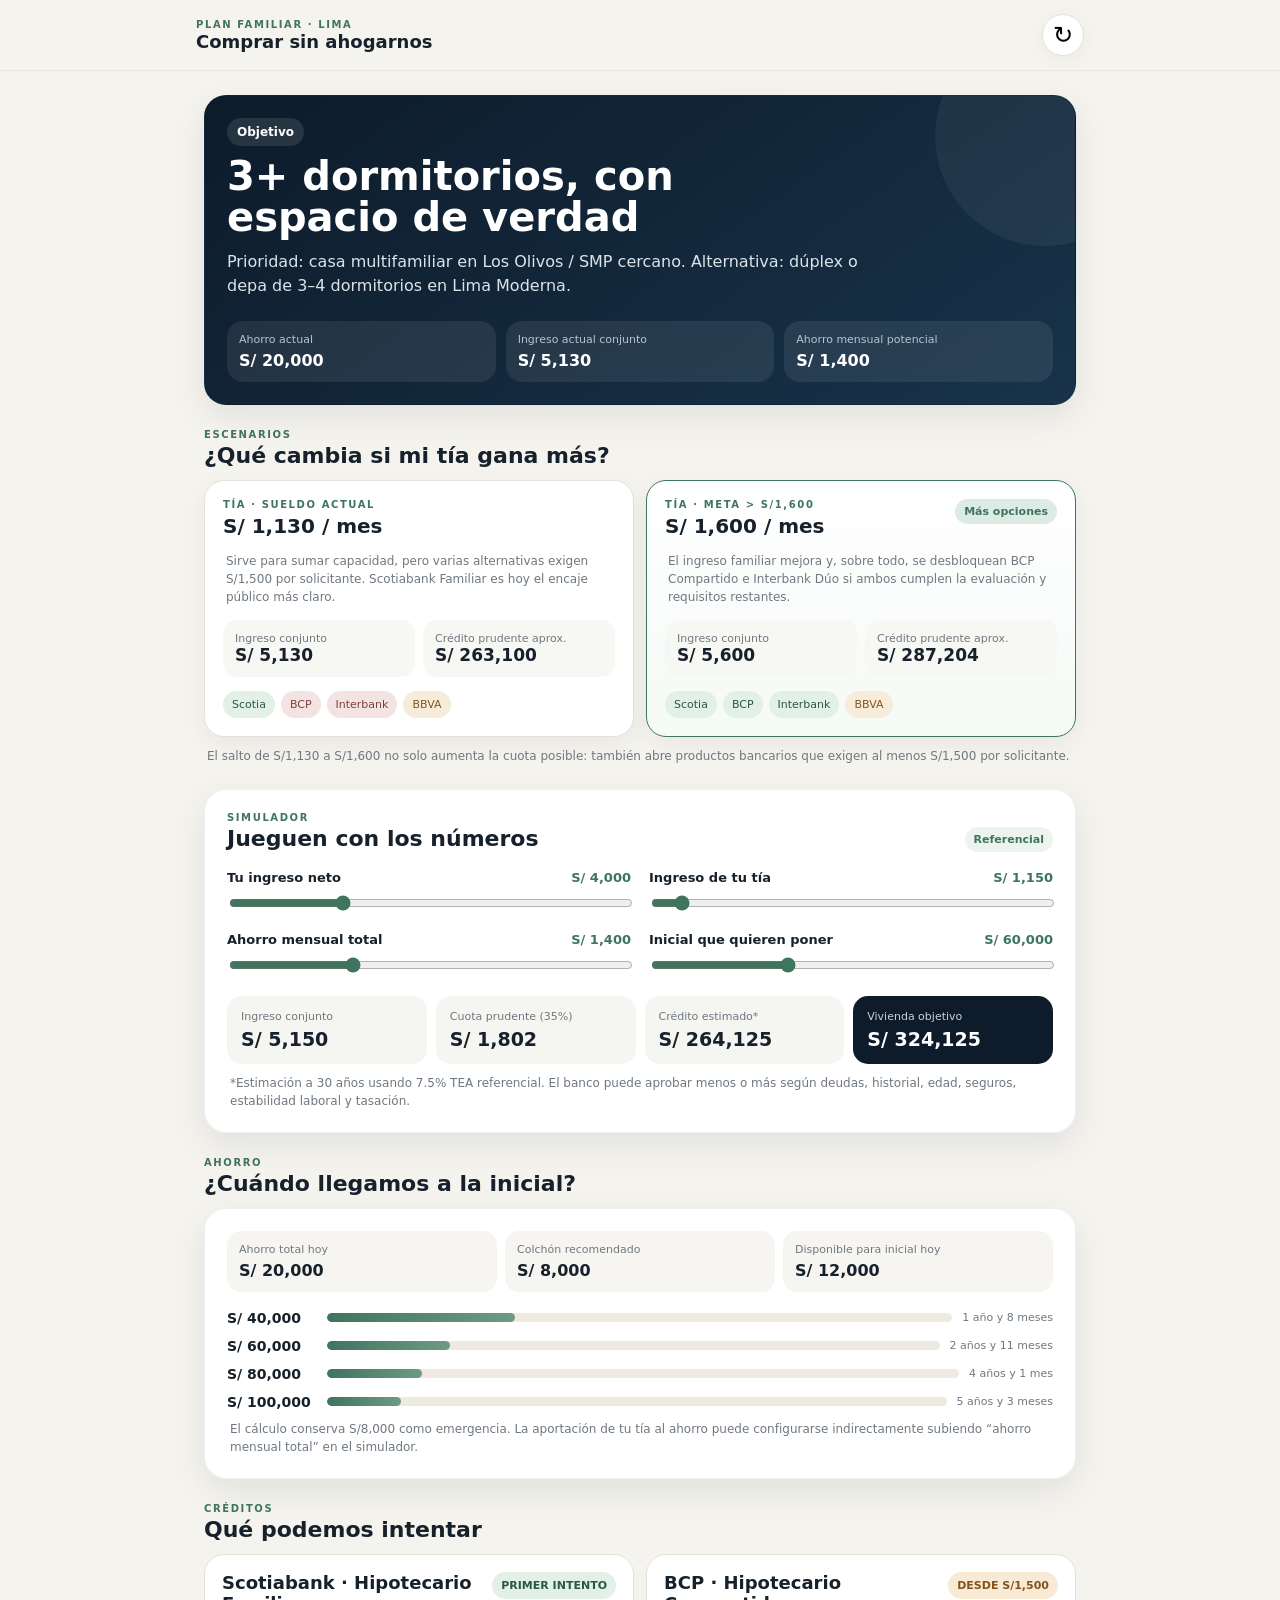
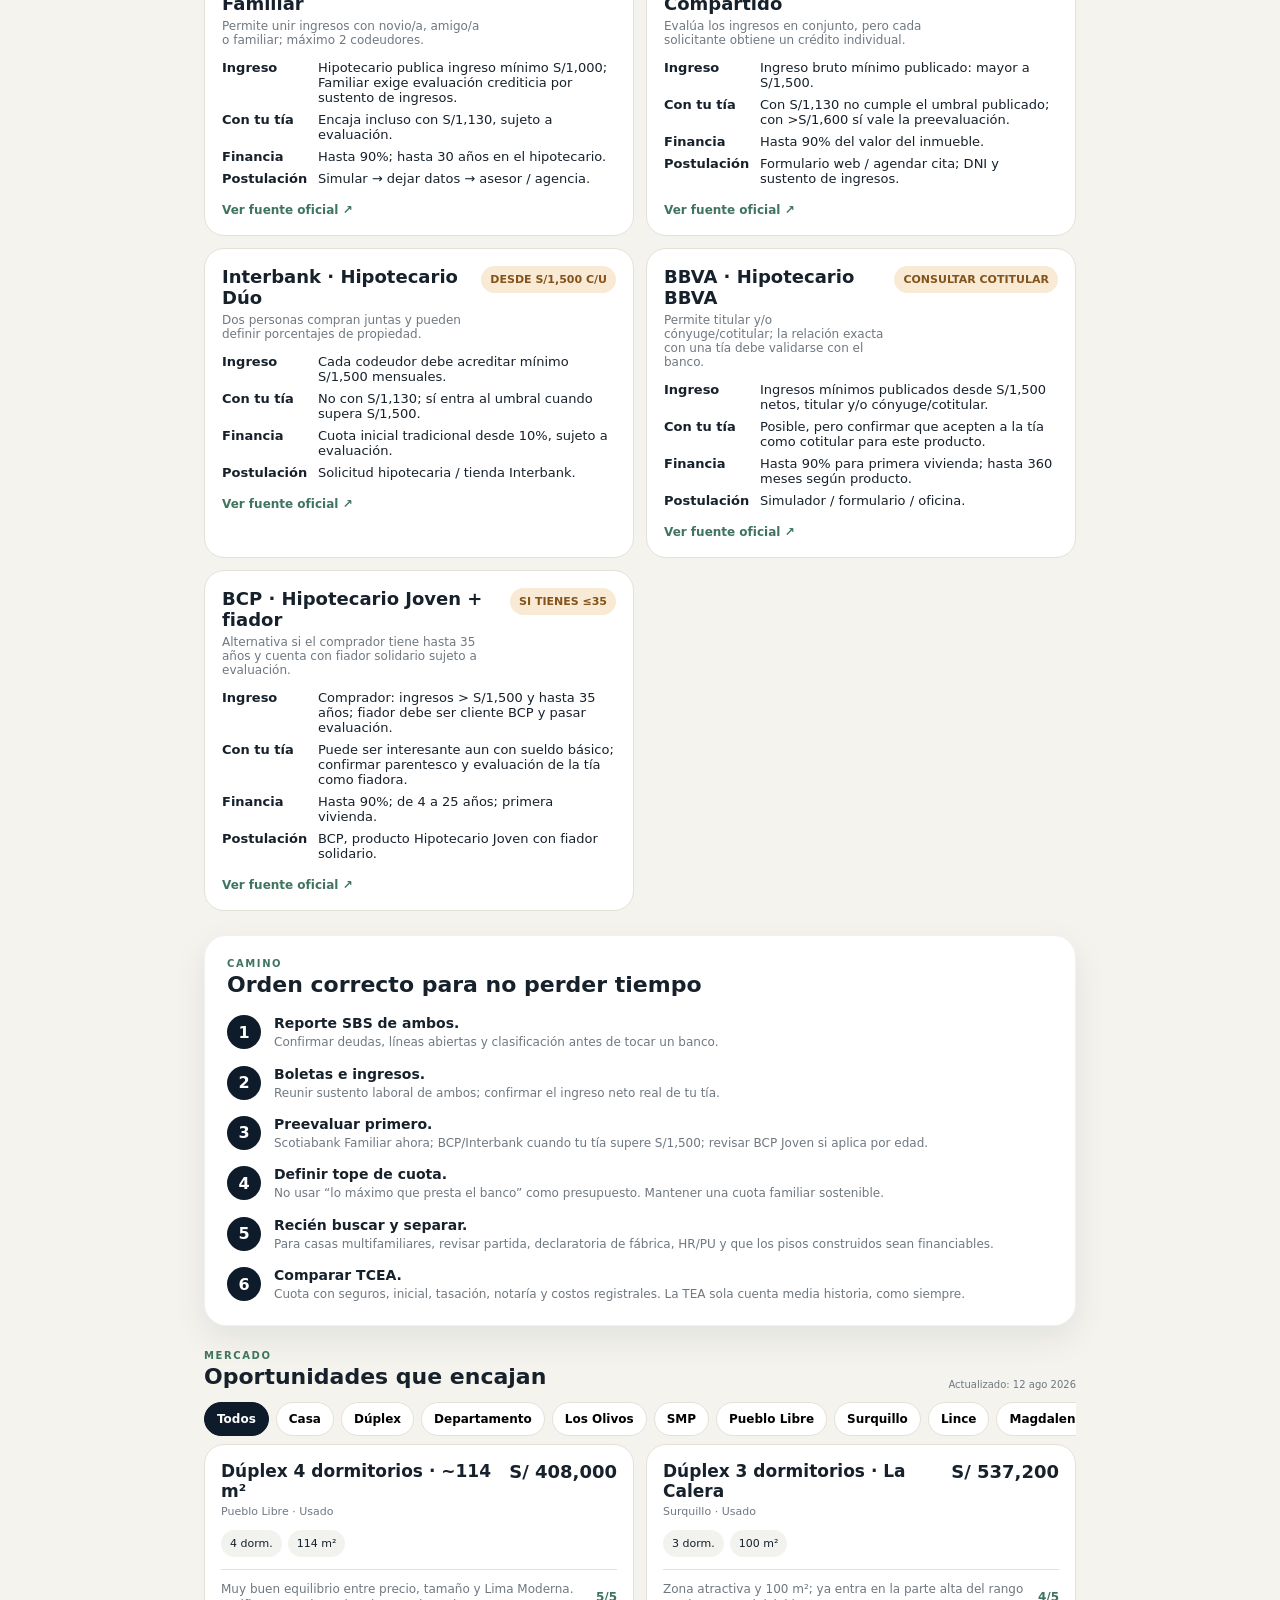
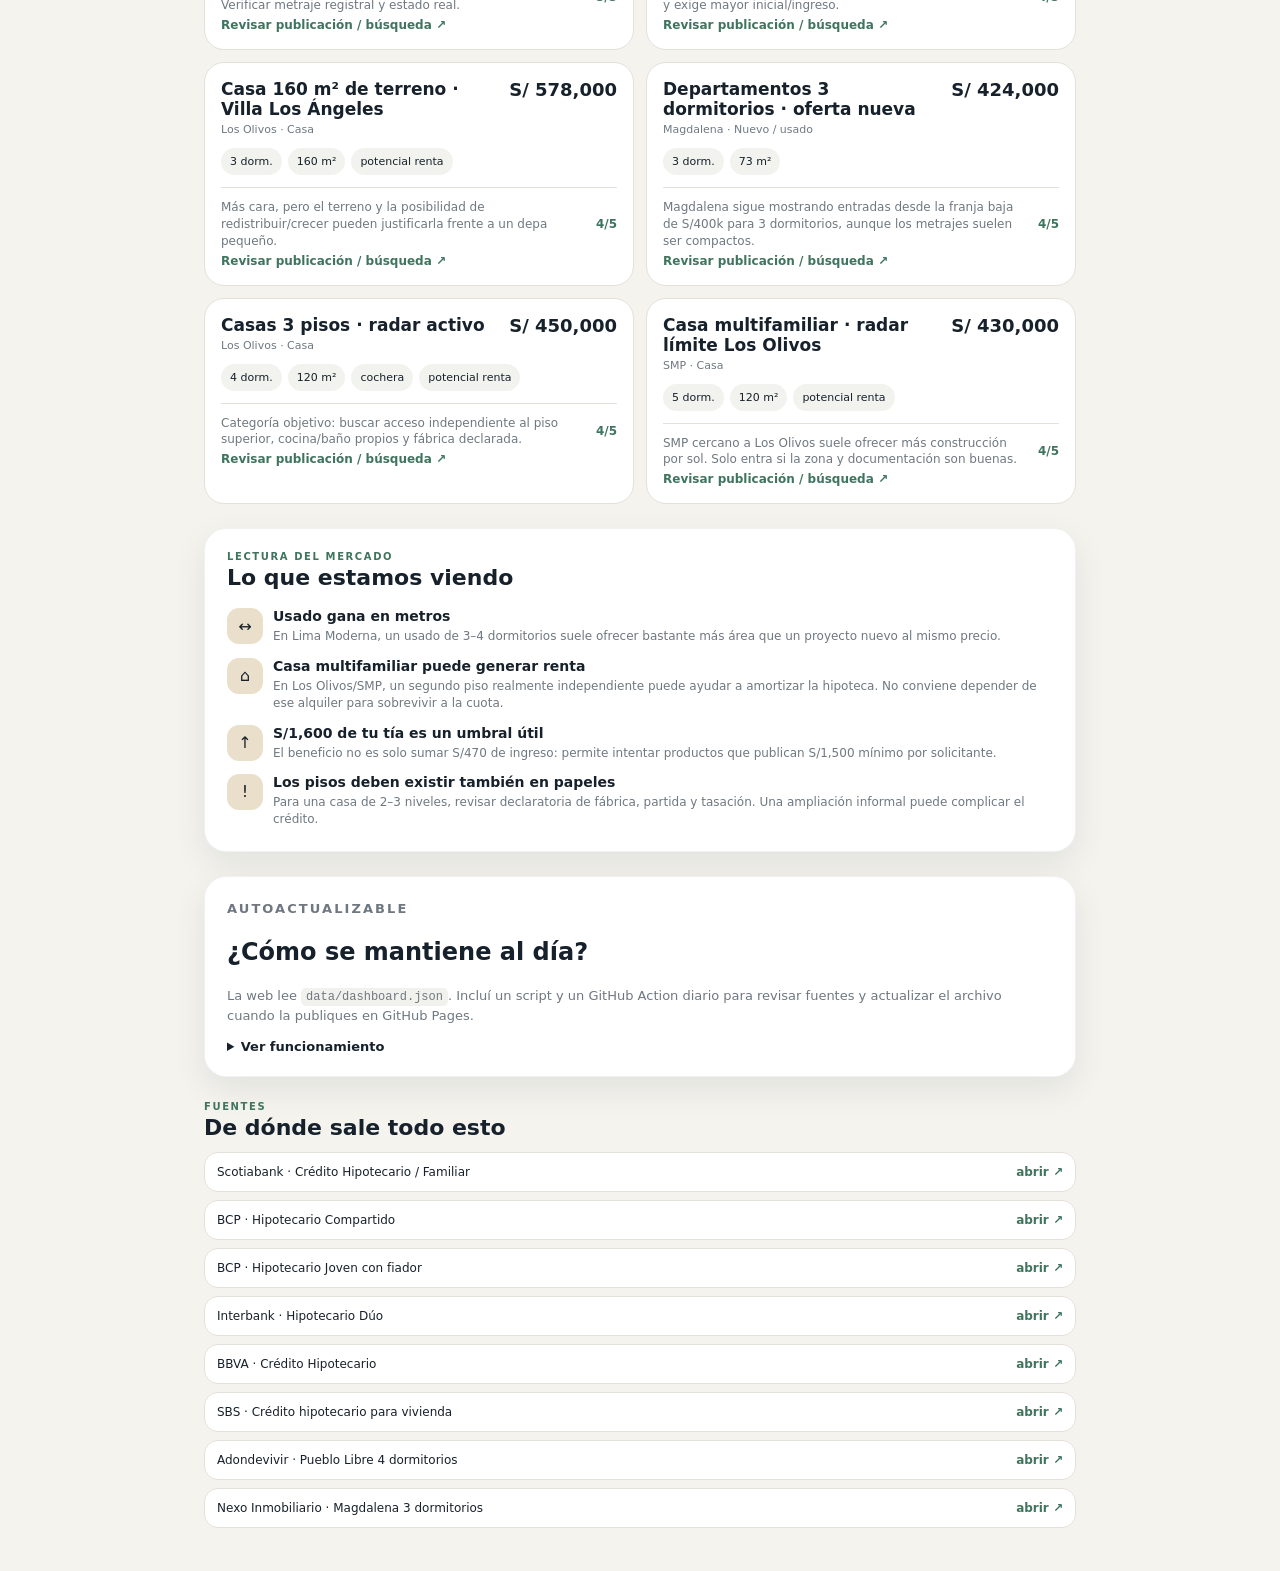
==== index.html @ ff83a6c8 "feat: Add web app manifest, service worker, and daily update script - Created a web app manifest (ma" ====
<!doctype html>
<html lang="es">
<head>
  <meta charset="utf-8" />
  <meta name="viewport" content="width=device-width, initial-scale=1, viewport-fit=cover" />
  <meta name="theme-color" content="#0d1b2a" />
  <meta name="description" content="Plan familiar para comprar vivienda en Lima: ahorro, créditos hipotecarios y oportunidades." />
  <link rel="manifest" href="manifest.webmanifest" />
  <link rel="icon" href="assets/icon.svg" type="image/svg+xml" />
  <link rel="stylesheet" href="styles.css" />
  <title>Plan Casa · Bry + Tía</title>
</head>
<body>
  <header class="topbar">
    <div>
      <p class="eyebrow">PLAN FAMILIAR · LIMA</p>
      <h1>Comprar sin ahogarnos</h1>
    </div>
    <button id="refreshBtn" class="icon-btn" aria-label="Actualizar datos">↻</button>
  </header>

  <main>
    <section class="hero card dark-card">
      <div>
        <span class="pill">Objetivo</span>
        <h2>3+ dormitorios, con espacio de verdad</h2>
        <p>Prioridad: casa multifamiliar en Los Olivos / SMP cercano. Alternativa: dúplex o depa de 3–4 dormitorios en Lima Moderna.</p>
      </div>
      <div class="hero-metrics">
        <div><span>Ahorro actual</span><strong id="heroSavings">S/ 20,000</strong></div>
        <div><span>Ingreso actual conjunto</span><strong id="heroIncome">S/ 5,130</strong></div>
        <div><span>Ahorro mensual potencial</span><strong>S/ 1,400</strong></div>
      </div>
    </section>

    <section>
      <div class="section-heading">
        <div><p class="eyebrow">ESCENARIOS</p><h2>¿Qué cambia si mi tía gana más?</h2></div>
      </div>
      <div id="scenarioCards" class="scenario-grid"></div>
      <p class="hint">El salto de S/1,130 a S/1,600 no solo aumenta la cuota posible: también abre productos bancarios que exigen al menos S/1,500 por solicitante.</p>
    </section>

    <section class="card simulator">
      <div class="section-heading compact">
        <div><p class="eyebrow">SIMULADOR</p><h2>Jueguen con los números</h2></div>
        <span class="status-dot">Referencial</span>
      </div>

      <div class="slider-grid">
        <label>Tu ingreso neto <strong id="yourIncomeValue"></strong><input id="yourIncome" type="range" min="2500" max="8000" step="100" value="4000"></label>
        <label>Ingreso de tu tía <strong id="auntIncomeValue"></strong><input id="auntIncome" type="range" min="1000" max="3500" step="50" value="1130"></label>
        <label>Ahorro mensual total <strong id="monthlySavingValue"></strong><input id="monthlySaving" type="range" min="500" max="3500" step="100" value="1400"></label>
        <label>Inicial que quieren poner <strong id="downPaymentValue"></strong><input id="downPayment" type="range" min="20000" max="140000" step="5000" value="60000"></label>
      </div>

      <div class="result-grid">
        <article><span>Ingreso conjunto</span><strong id="combinedIncome"></strong></article>
        <article><span>Cuota prudente (35%)</span><strong id="safePayment"></strong></article>
        <article><span>Crédito estimado*</span><strong id="mortgageCapacity"></strong></article>
        <article class="accent"><span>Vivienda objetivo</span><strong id="homeBudget"></strong></article>
      </div>
      <p class="fineprint">*Estimación a 30 años usando 7.5% TEA referencial. El banco puede aprobar menos o más según deudas, historial, edad, seguros, estabilidad laboral y tasación.</p>
    </section>

    <section>
      <div class="section-heading"><div><p class="eyebrow">AHORRO</p><h2>¿Cuándo llegamos a la inicial?</h2></div></div>
      <div class="card savings-card">
        <div class="savings-summary">
          <div><span>Ahorro total hoy</span><strong>S/ 20,000</strong></div>
          <div><span>Colchón recomendado</span><strong>S/ 8,000</strong></div>
          <div><span>Disponible para inicial hoy</span><strong>S/ 12,000</strong></div>
        </div>
        <div id="milestones" class="milestones"></div>
        <p class="hint">El cálculo conserva S/8,000 como emergencia. La aportación de tu tía al ahorro puede configurarse indirectamente subiendo “ahorro mensual total” en el simulador.</p>
      </div>
    </section>

    <section>
      <div class="section-heading"><div><p class="eyebrow">CRÉDITOS</p><h2>Qué podemos intentar</h2></div></div>
      <div id="creditCards" class="credit-list"></div>
    </section>

    <section class="card steps-card">
      <div class="section-heading compact"><div><p class="eyebrow">CAMINO</p><h2>Orden correcto para no perder tiempo</h2></div></div>
      <ol class="steps">
        <li><b>Reporte SBS de ambos.</b><span>Confirmar deudas, líneas abiertas y clasificación antes de tocar un banco.</span></li>
        <li><b>Boletas e ingresos.</b><span>Reunir sustento laboral de ambos; confirmar el ingreso neto real de tu tía.</span></li>
        <li><b>Preevaluar primero.</b><span>Scotiabank Familiar ahora; BCP/Interbank cuando tu tía supere S/1,500; revisar BCP Joven si aplica por edad.</span></li>
        <li><b>Definir tope de cuota.</b><span>No usar “lo máximo que presta el banco” como presupuesto. Mantener una cuota familiar sostenible.</span></li>
        <li><b>Recién buscar y separar.</b><span>Para casas multifamiliares, revisar partida, declaratoria de fábrica, HR/PU y que los pisos construidos sean financiables.</span></li>
        <li><b>Comparar TCEA.</b><span>Cuota con seguros, inicial, tasación, notaría y costos registrales. La TEA sola cuenta media historia, como siempre.</span></li>
      </ol>
    </section>

    <section>
      <div class="section-heading"><div><p class="eyebrow">MERCADO</p><h2>Oportunidades que encajan</h2></div><span id="lastUpdated" class="last-updated"></span></div>
      <div class="filters" id="filters"></div>
      <div id="propertyCards" class="property-list"></div>
    </section>

    <section class="card trend-card">
      <div class="section-heading compact"><div><p class="eyebrow">LECTURA DEL MERCADO</p><h2>Lo que estamos viendo</h2></div></div>
      <div id="trendList" class="trend-list"></div>
    </section>

    <section class="card update-card">
      <div>
        <p class="eyebrow">AUTOACTUALIZABLE</p>
        <h2>¿Cómo se mantiene al día?</h2>
        <p>La web lee <code>data/dashboard.json</code>. Incluí un script y un GitHub Action diario para revisar fuentes y actualizar el archivo cuando la publiques en GitHub Pages.</p>
      </div>
      <details>
        <summary>Ver funcionamiento</summary>
        <p>El script revisa las fuentes configuradas, conserva los últimos datos válidos si un portal bloquea el acceso y marca cambios de contenido. Las reglas bancarias siempre muestran enlace a la fuente oficial para validación final.</p>
      </details>
    </section>

    <section class="sources-section">
      <div class="section-heading"><div><p class="eyebrow">FUENTES</p><h2>De dónde sale todo esto</h2></div></div>
      <div id="sources" class="sources"></div>
    </section>
  </main>

  <nav class="bottom-nav">
    <a href="#top" onclick="window.scrollTo({top:0,behavior:'smooth'});return false">Inicio</a>
    <a href="#" onclick="document.querySelector('.simulator').scrollIntoView({behavior:'smooth'});return false">Simular</a>
    <a href="#" onclick="document.querySelector('.credit-list').scrollIntoView({behavior:'smooth'});return false">Créditos</a>
    <a href="#" onclick="document.querySelector('.property-list').scrollIntoView({behavior:'smooth'});return false">Viviendas</a>
  </nav>

  <script src="app.js" defer></script>
</body>
</html>
---- styles.css ----
:root{
  --bg:#f4f3ee;--card:#fff;--ink:#17212b;--muted:#6f7880;--line:#e4e1d9;
  --navy:#0d1b2a;--navy2:#18334a;--green:#3f745f;--mint:#dcebe3;--sand:#e9dfca;
  --amber:#b86f2b;--danger:#9b4949;--shadow:0 12px 34px rgba(13,27,42,.08);--radius:22px;
}
*{box-sizing:border-box}html{scroll-behavior:smooth}body{margin:0;background:var(--bg);color:var(--ink);font-family:Inter,ui-sans-serif,system-ui,-apple-system,BlinkMacSystemFont,"Segoe UI",sans-serif;padding-bottom:86px}button,input{font:inherit}a{color:inherit}.topbar{position:sticky;top:0;z-index:20;display:flex;justify-content:space-between;align-items:center;padding:14px 18px;background:rgba(244,243,238,.88);backdrop-filter:blur(18px);border-bottom:1px solid rgba(228,225,217,.85)}.topbar h1{font-size:18px;margin:1px 0 0}.eyebrow{font-size:10px;letter-spacing:.16em;font-weight:800;color:var(--green);margin:0}.icon-btn{width:42px;height:42px;border-radius:50%;border:1px solid var(--line);background:#fff;font-size:24px;box-shadow:0 4px 18px rgba(0,0,0,.04)}main{max-width:920px;margin:auto;padding:16px;display:grid;gap:24px}.card{background:var(--card);border:1px solid rgba(13,27,42,.06);border-radius:var(--radius);box-shadow:var(--shadow);padding:18px}.dark-card{background:linear-gradient(145deg,var(--navy),var(--navy2));color:#fff}.hero{overflow:hidden;position:relative}.hero:after{content:"";position:absolute;width:220px;height:220px;border-radius:50%;background:rgba(255,255,255,.05);right:-80px;top:-70px}.hero h2{font-size:30px;line-height:1.02;margin:10px 0 12px;max-width:500px}.hero p{color:#dce4ea;line-height:1.55;margin:0;max-width:650px}.pill{display:inline-flex;padding:7px 10px;border-radius:999px;background:rgba(255,255,255,.1);font-size:12px;font-weight:700}.hero-metrics{margin-top:22px;display:grid;grid-template-columns:repeat(3,1fr);gap:10px}.hero-metrics div{padding:12px;border-radius:16px;background:rgba(255,255,255,.08)}.hero-metrics span,.result-grid span,.savings-summary span{display:block;font-size:11px;color:#b8c5ce;margin-bottom:5px}.hero-metrics strong{font-size:16px}.section-heading{display:flex;justify-content:space-between;align-items:end;gap:12px;margin-bottom:12px}.section-heading.compact{margin-bottom:18px}.section-heading h2{font-size:22px;line-height:1.1;margin:4px 0 0}.scenario-grid{display:grid;gap:12px}.scenario{padding:18px;border-radius:20px;background:#fff;border:1px solid var(--line);box-shadow:0 8px 26px rgba(13,27,42,.05)}.scenario.recommended{border:1.5px solid var(--green);background:linear-gradient(180deg,#fff,#f4faf6)}.scenario-top{display:flex;justify-content:space-between;gap:10px;align-items:start}.scenario h3{margin:4px 0;font-size:20px}.scenario .tag{font-size:11px;font-weight:800;border-radius:999px;padding:6px 9px;background:var(--mint);color:var(--green)}.scenario-stats{display:grid;grid-template-columns:1fr 1fr;gap:8px;margin:14px 0}.scenario-stats div{padding:12px;border-radius:14px;background:#f7f7f4}.scenario-stats span{display:block;font-size:11px;color:var(--muted)}.scenario-stats strong{font-size:17px}.bank-badges{display:flex;flex-wrap:wrap;gap:6px}.bank-badge{font-size:11px;padding:7px 9px;border-radius:999px;background:#eef1f2}.bank-badge.yes{background:#e3f0e8;color:#275841}.bank-badge.maybe{background:#f7ecd9;color:#82551e}.bank-badge.no{background:#f4e3e3;color:#803f3f}.hint,.fineprint{font-size:12px;line-height:1.5;color:var(--muted);margin:10px 3px 0}.status-dot{font-size:11px;border-radius:999px;padding:6px 9px;background:#edf4ef;color:var(--green);font-weight:800}.slider-grid{display:grid;gap:18px}.slider-grid label{font-size:13px;font-weight:700}.slider-grid label strong{float:right;color:var(--green)}input[type=range]{width:100%;margin-top:10px;accent-color:var(--green)}.result-grid{display:grid;grid-template-columns:1fr 1fr;gap:9px;margin-top:20px}.result-grid article{padding:14px;border-radius:15px;background:#f5f5f1}.result-grid span{color:var(--muted)}.result-grid strong{font-size:19px}.result-grid .accent{background:var(--navy);color:#fff}.result-grid .accent span{color:#c9d3db}.savings-summary{display:grid;grid-template-columns:repeat(3,1fr);gap:8px}.savings-summary div{padding:12px;border-radius:14px;background:#f6f5f1}.savings-summary span{color:var(--muted)}.milestones{margin-top:18px;display:grid;gap:12px}.milestone-row{display:grid;grid-template-columns:90px 1fr auto;gap:10px;align-items:center}.milestone-row>strong{font-size:14px}.progress{height:9px;border-radius:999px;background:#eeeae0;overflow:hidden}.progress i{display:block;height:100%;background:linear-gradient(90deg,var(--green),#6e9a84);border-radius:inherit}.milestone-row small{color:var(--muted);font-size:11px;text-align:right}.credit-list{display:grid;gap:12px}.credit-card{background:#fff;border-radius:20px;padding:17px;border:1px solid var(--line)}.credit-head{display:flex;justify-content:space-between;gap:10px}.credit-head h3{margin:0 0 5px;font-size:18px}.credit-head p{margin:0;color:var(--muted);font-size:12px}.fit{white-space:nowrap;font-size:11px;font-weight:800;padding:7px 9px;border-radius:999px;height:max-content}.fit.high{background:#e3f0e8;color:#285a41}.fit.medium{background:#f8ead4;color:#83531b}.fit.low{background:#f4e1e1;color:#823f3f}.credit-details{margin:13px 0;display:grid;gap:7px;font-size:13px}.credit-details div{display:flex;gap:8px}.credit-details b{min-width:88px}.credit-card a,.property-card a{display:inline-flex;margin-top:4px;font-size:12px;font-weight:800;color:var(--green);text-decoration:none}.steps{padding:0;margin:0;list-style:none;counter-reset:step;display:grid;gap:14px}.steps li{counter-increment:step;display:grid;grid-template-columns:36px 1fr;column-gap:11px;position:relative}.steps li:before{content:counter(step);grid-row:1/3;width:34px;height:34px;border-radius:50%;display:grid;place-items:center;background:var(--navy);color:#fff;font-weight:800}.steps b{font-size:14px}.steps span{font-size:12px;color:var(--muted);line-height:1.45;margin-top:3px}.filters{display:flex;gap:7px;overflow:auto;padding-bottom:8px;scrollbar-width:none}.filters::-webkit-scrollbar{display:none}.filter-btn{flex:0 0 auto;border:1px solid var(--line);background:#fff;border-radius:999px;padding:9px 12px;font-size:12px;font-weight:700}.filter-btn.active{background:var(--navy);color:#fff;border-color:var(--navy)}.last-updated{font-size:10px;color:var(--muted);text-align:right}.property-list{display:grid;gap:12px}.property-card{background:#fff;border:1px solid var(--line);border-radius:20px;padding:16px}.property-top{display:flex;justify-content:space-between;gap:12px}.property-card h3{font-size:17px;margin:0 0 4px}.property-card .district{font-size:11px;color:var(--muted)}.price{font-size:18px;font-weight:900;white-space:nowrap}.property-meta{display:flex;flex-wrap:wrap;gap:6px;margin:12px 0}.property-meta span{background:#f2f2ee;border-radius:999px;padding:7px 9px;font-size:11px}.score{display:flex;justify-content:space-between;gap:12px;align-items:center;border-top:1px solid var(--line);padding-top:11px;margin-top:10px}.score p{font-size:12px;color:var(--muted);margin:0;line-height:1.4}.score strong{font-size:12px;color:var(--green);white-space:nowrap}.trend-list{display:grid;gap:12px}.trend-item{display:grid;grid-template-columns:36px 1fr;gap:10px}.trend-icon{width:36px;height:36px;border-radius:12px;background:var(--sand);display:grid;place-items:center}.trend-item h3{font-size:14px;margin:0 0 4px}.trend-item p{font-size:12px;color:var(--muted);margin:0;line-height:1.45}.update-card code{font-size:12px;background:#f1f1ed;padding:2px 5px;border-radius:5px}.update-card p{color:var(--muted);line-height:1.5;font-size:13px}.update-card summary{font-weight:800;font-size:13px;cursor:pointer}.sources{display:grid;gap:8px}.source-link{display:flex;justify-content:space-between;gap:10px;padding:12px;border-radius:14px;background:#fff;border:1px solid var(--line);text-decoration:none;font-size:12px}.source-link span:last-child{color:var(--green);font-weight:800}.bottom-nav{position:fixed;z-index:30;bottom:0;left:0;right:0;padding:9px max(12px,env(safe-area-inset-left)) calc(9px + env(safe-area-inset-bottom));display:grid;grid-template-columns:repeat(4,1fr);background:rgba(255,255,255,.94);backdrop-filter:blur(18px);border-top:1px solid var(--line)}.bottom-nav a{text-decoration:none;text-align:center;font-size:11px;font-weight:800;color:#53606a;padding:8px 3px}@media(min-width:700px){body{padding-bottom:20px}.bottom-nav{display:none}.topbar{padding-left:max(20px,calc((100vw - 920px)/2 + 16px));padding-right:max(20px,calc((100vw - 920px)/2 + 16px))}main{padding:24px}.scenario-grid{grid-template-columns:1fr 1fr}.slider-grid{grid-template-columns:1fr 1fr}.result-grid{grid-template-columns:repeat(4,1fr)}.credit-list,.property-list{grid-template-columns:1fr 1fr}.hero{padding:26px}.hero h2{font-size:40px}.card{padding:22px}}@media(max-width:430px){.hero-metrics{grid-template-columns:1fr}.savings-summary{grid-template-columns:1fr}.result-grid{grid-template-columns:1fr 1fr}.milestone-row{grid-template-columns:80px 1fr}.milestone-row small{grid-column:2;text-align:left}.property-top{display:block}.price{margin-top:8px}.section-heading h2{font-size:20px}}
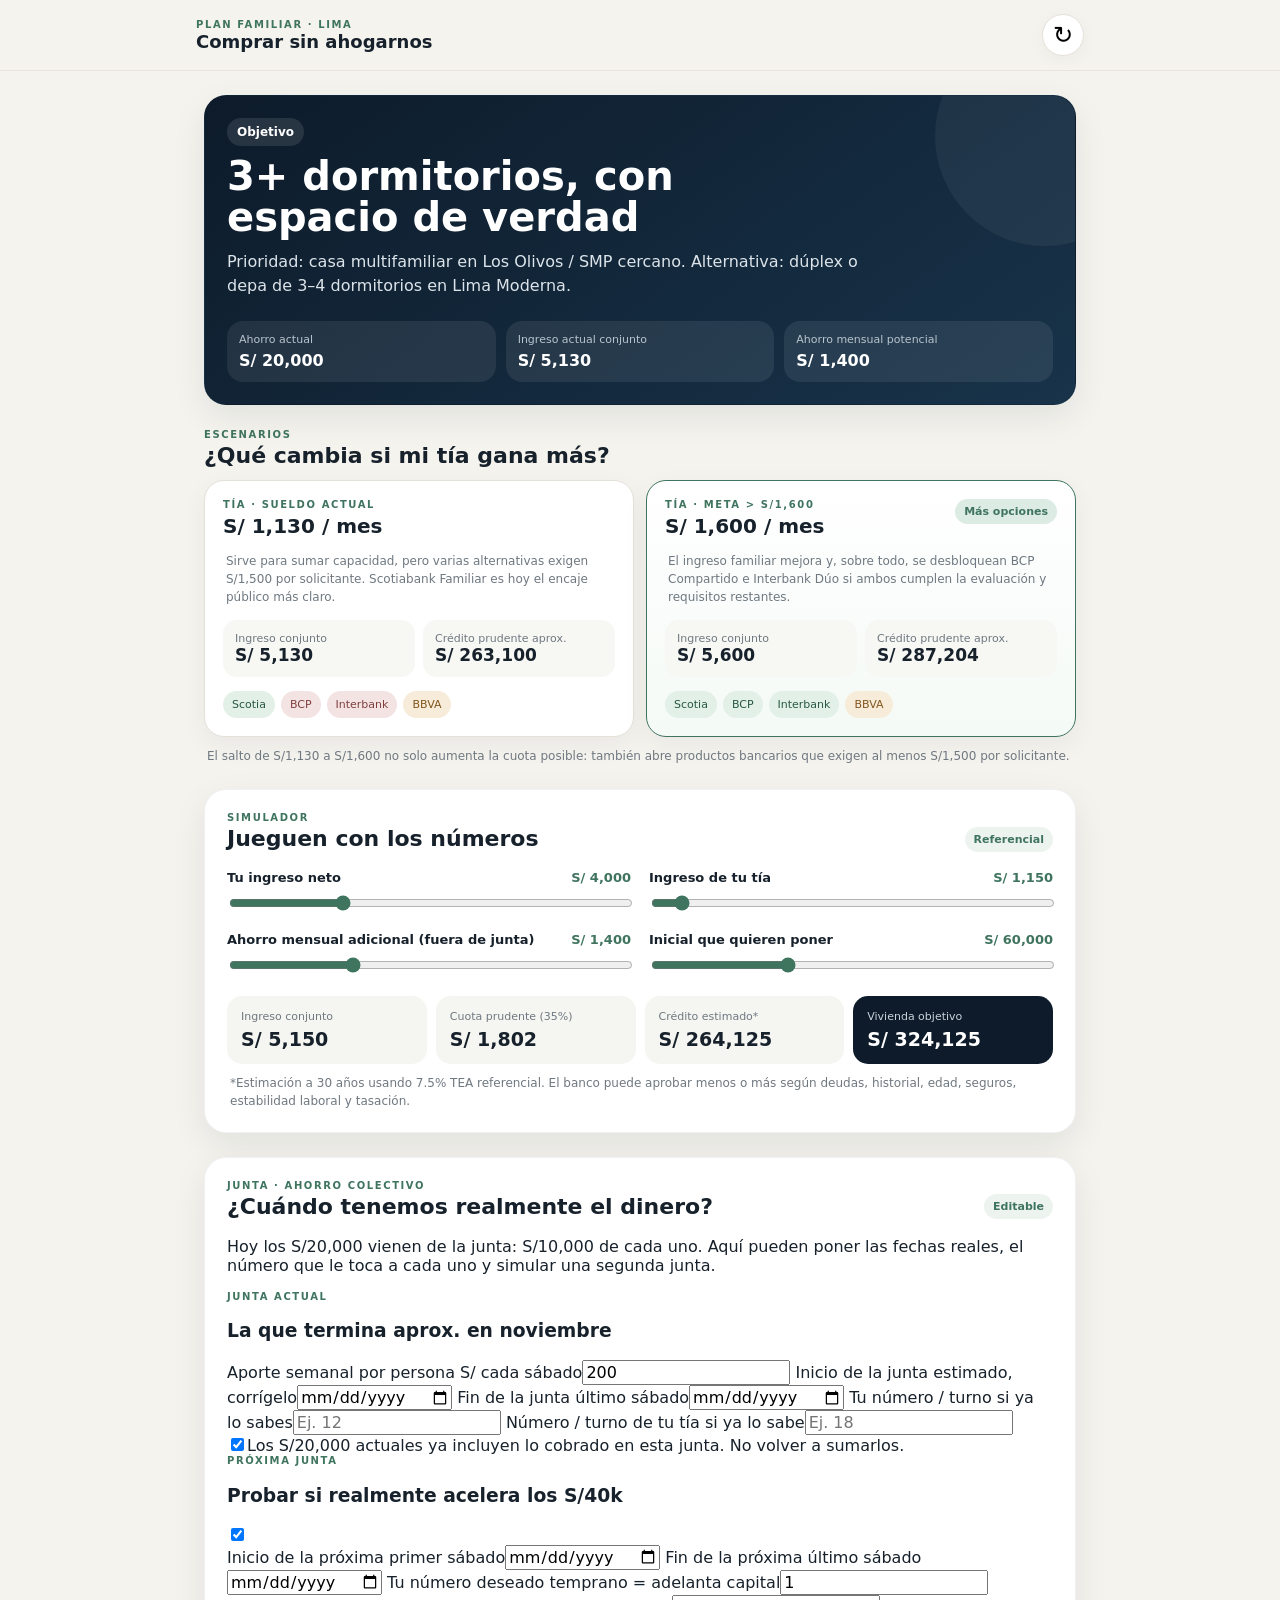
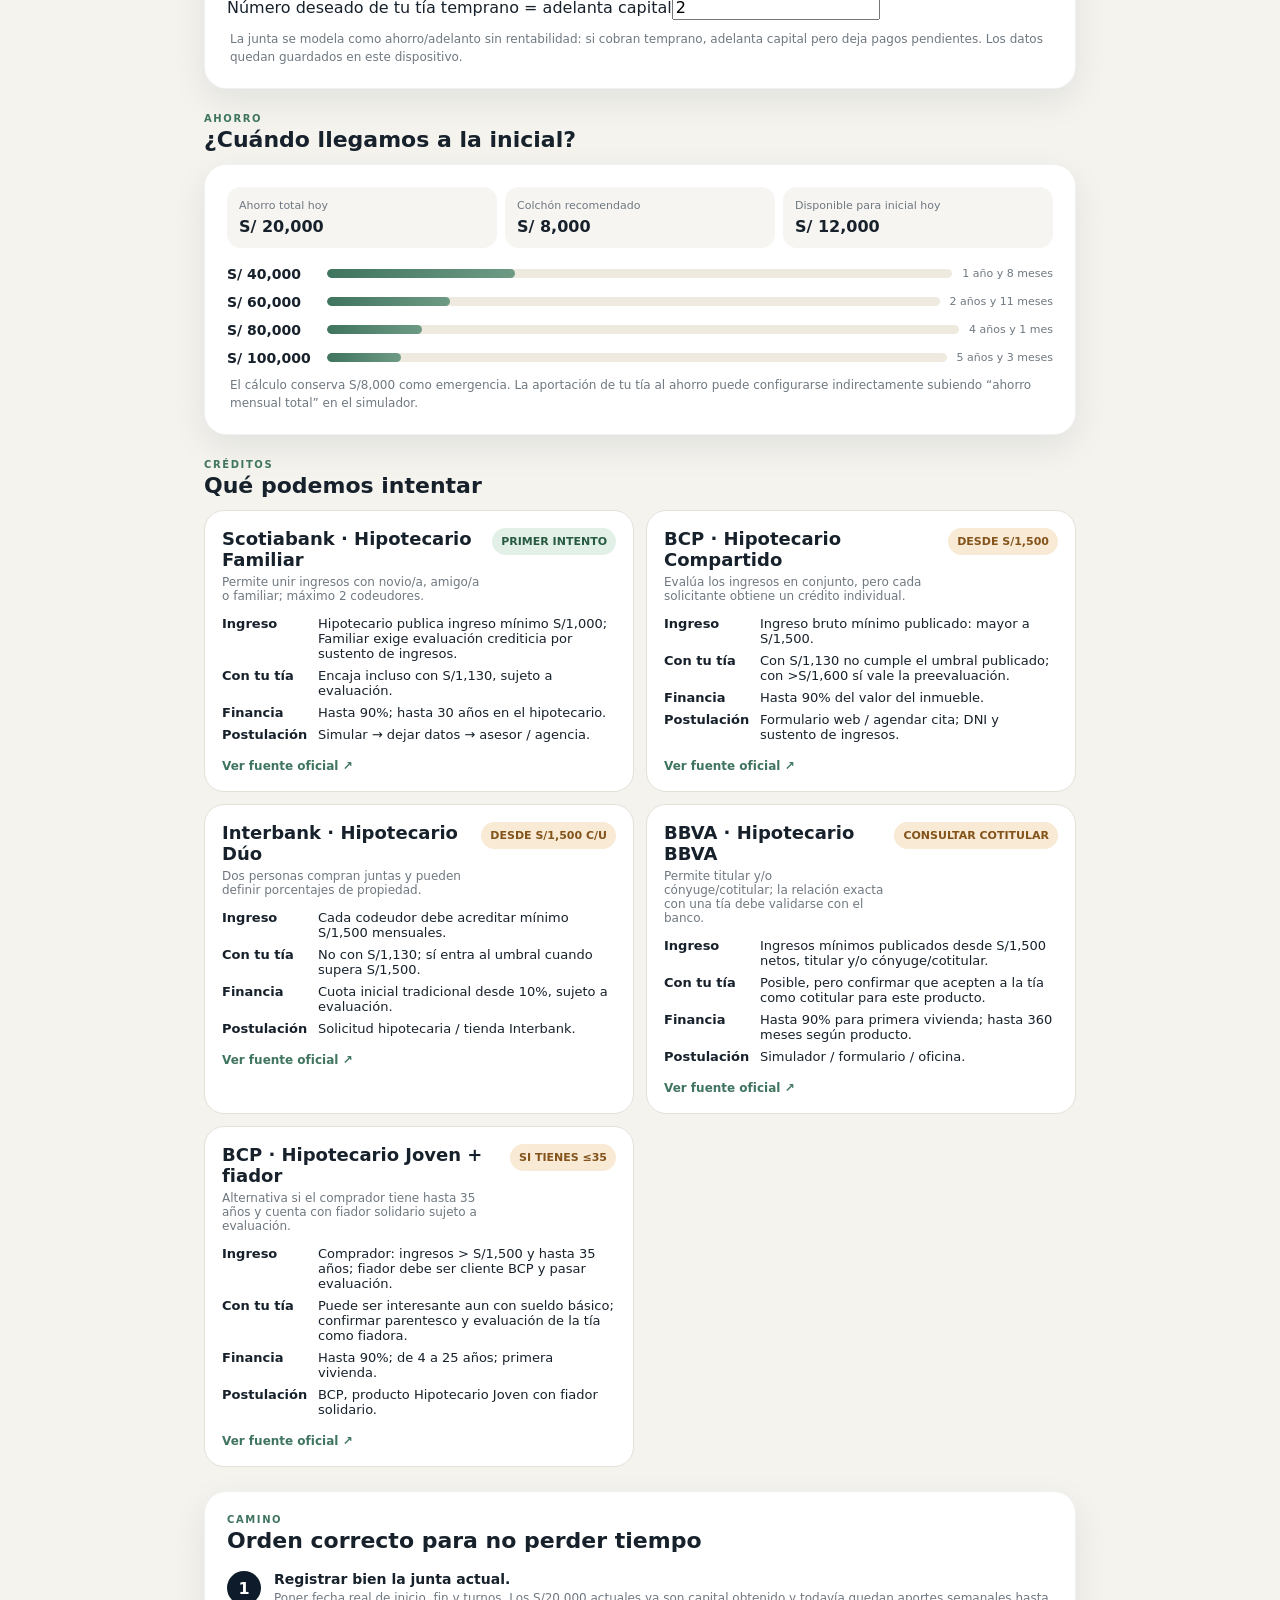
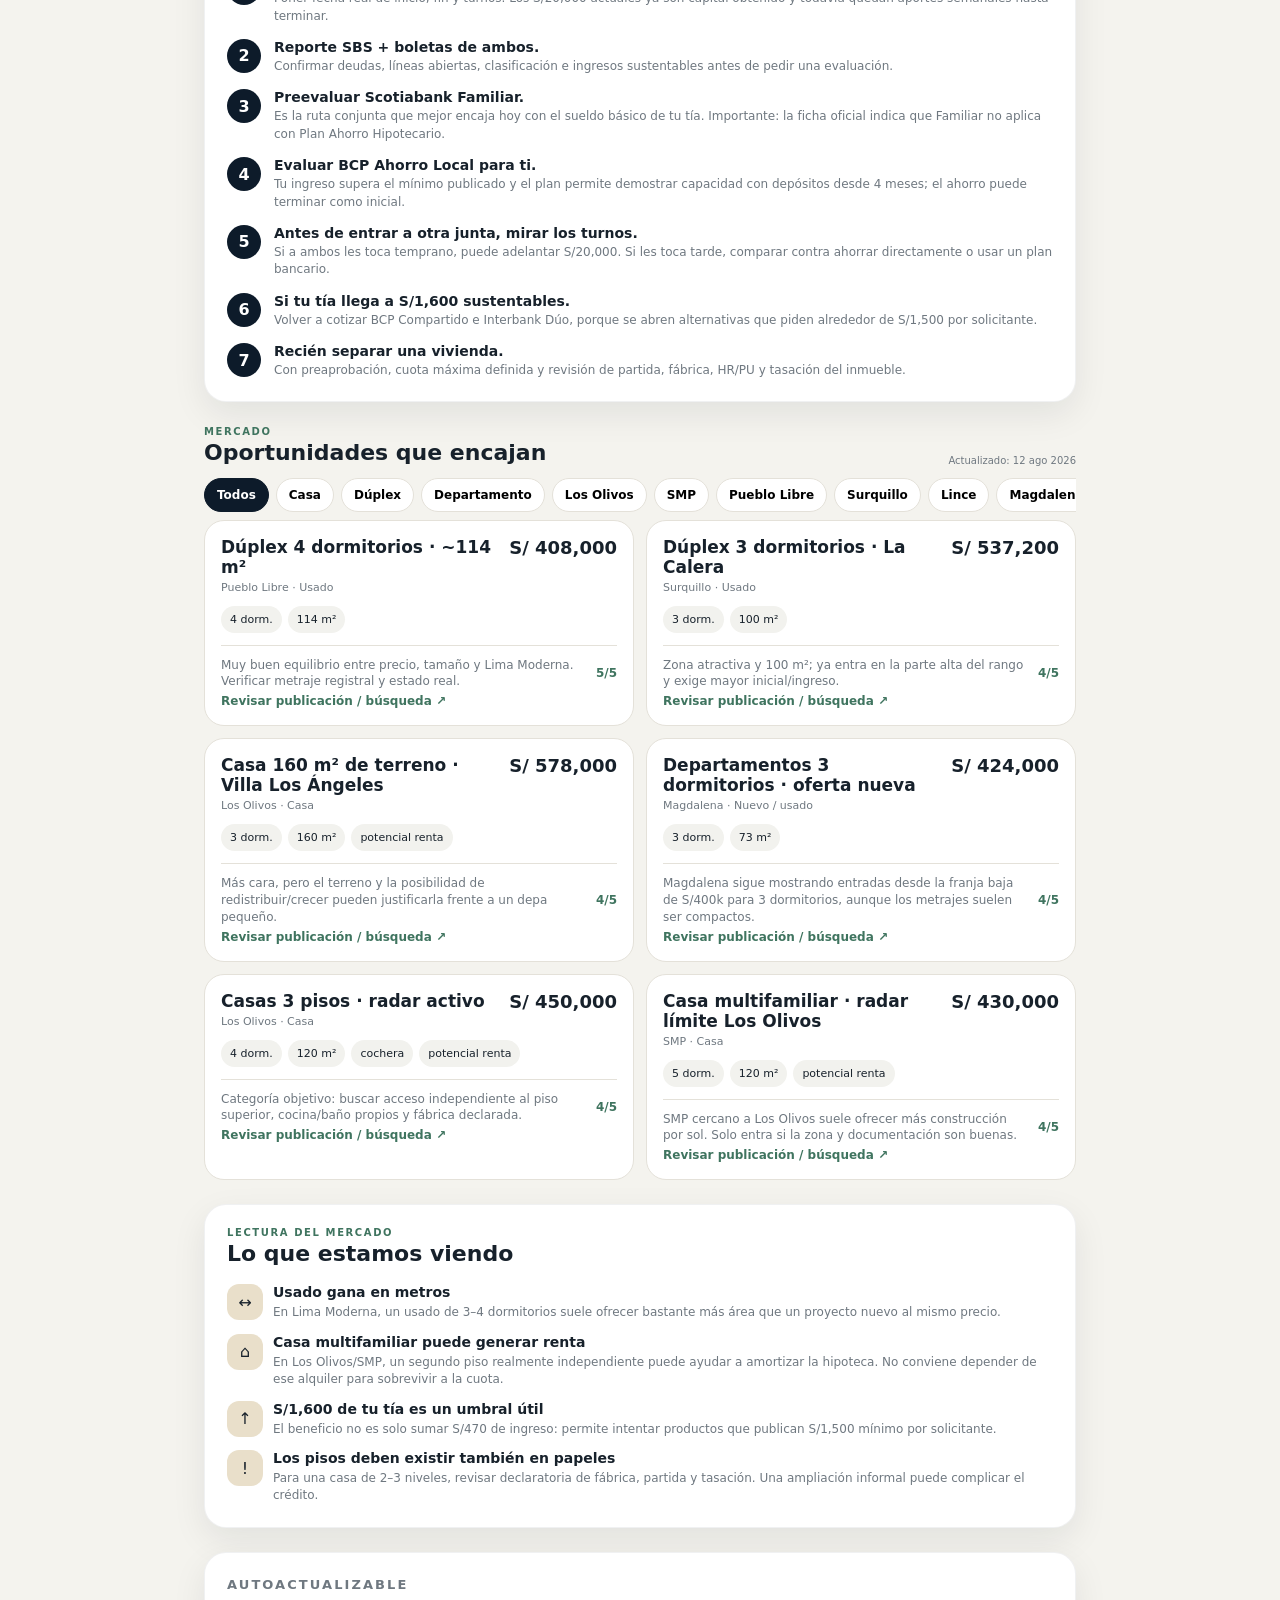
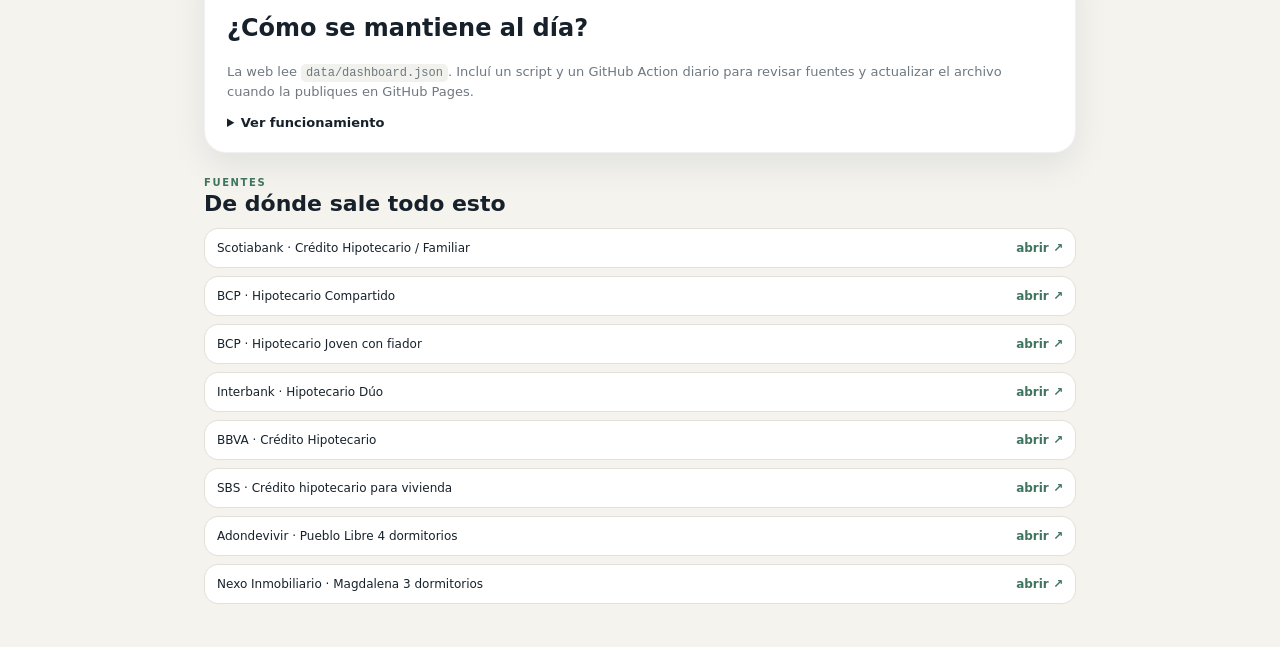
==== commit 6d8d9222: "feat: agregar simulador de junta al plan de vivienda" ====
--- a/index.html
+++ b/index.html
@@ -50,7 +50,7 @@
       <div class="slider-grid">
         <label>Tu ingreso neto <strong id="yourIncomeValue"></strong><input id="yourIncome" type="range" min="2500" max="8000" step="100" value="4000"></label>
         <label>Ingreso de tu tía <strong id="auntIncomeValue"></strong><input id="auntIncome" type="range" min="1000" max="3500" step="50" value="1130"></label>
-        <label>Ahorro mensual total <strong id="monthlySavingValue"></strong><input id="monthlySaving" type="range" min="500" max="3500" step="100" value="1400"></label>
+        <label>Ahorro mensual adicional (fuera de junta) <strong id="monthlySavingValue"></strong><input id="monthlySaving" type="range" min="500" max="3500" step="100" value="1400"></label>
         <label>Inicial que quieren poner <strong id="downPaymentValue"></strong><input id="downPayment" type="range" min="20000" max="140000" step="5000" value="60000"></label>
       </div>
 
@@ -61,6 +61,43 @@
         <article class="accent"><span>Vivienda objetivo</span><strong id="homeBudget"></strong></article>
       </div>
       <p class="fineprint">*Estimación a 30 años usando 7.5% TEA referencial. El banco puede aprobar menos o más según deudas, historial, edad, seguros, estabilidad laboral y tasación.</p>
+    </section>
+
+    <section id="juntaSection" class="card junta-card">
+      <div class="section-heading compact">
+        <div><p class="eyebrow">JUNTA · AHORRO COLECTIVO</p><h2>¿Cuándo tenemos realmente el dinero?</h2></div>
+        <span class="status-dot">Editable</span>
+      </div>
+      <p class="junta-intro">Hoy los S/20,000 vienen de la junta: S/10,000 de cada uno. Aquí pueden poner las fechas reales, el número que le toca a cada uno y simular una segunda junta.</p>
+
+      <div class="junta-block">
+        <div class="junta-block-head"><div><p class="eyebrow">JUNTA ACTUAL</p><h3>La que termina aprox. en noviembre</h3></div><span id="currentJuntaStatus" class="mini-pill"></span></div>
+        <div class="form-grid">
+          <label>Aporte semanal por persona <span>S/ cada sábado</span><input id="juntaWeekly" type="number" min="20" step="10" value="200"></label>
+          <label>Inicio de la junta <span id="currentStartHint">estimado, corrígelo</span><input id="juntaStart" type="date"></label>
+          <label>Fin de la junta <span>último sábado</span><input id="juntaEnd" type="date"></label>
+          <label>Tu número / turno <span>si ya lo sabes</span><input id="juntaTurnBry" type="number" min="1" placeholder="Ej. 12"></label>
+          <label>Número / turno de tu tía <span>si ya lo sabe</span><input id="juntaTurnAunt" type="number" min="1" placeholder="Ej. 18"></label>
+        </div>
+        <label class="check-row"><input id="currentSavingsIncludesPayout" type="checkbox" checked><span>Los S/20,000 actuales ya incluyen lo cobrado en esta junta. No volver a sumarlos.</span></label>
+        <div id="currentJuntaResults" class="junta-results"></div>
+      </div>
+
+      <div class="junta-block next-junta">
+        <div class="junta-block-head"><div><p class="eyebrow">PRÓXIMA JUNTA</p><h3>Probar si realmente acelera los S/40k</h3></div><label class="switch"><input id="nextJuntaEnabled" type="checkbox" checked><span></span></label></div>
+        <div id="nextJuntaFields">
+          <div class="form-grid">
+            <label>Inicio de la próxima <span>primer sábado</span><input id="nextJuntaStart" type="date"></label>
+            <label>Fin de la próxima <span>último sábado</span><input id="nextJuntaEnd" type="date"></label>
+            <label>Tu número deseado <span>temprano = adelanta capital</span><input id="nextJuntaTurnBry" type="number" min="1" value="1"></label>
+            <label>Número deseado de tu tía <span>temprano = adelanta capital</span><input id="nextJuntaTurnAunt" type="number" min="1" value="2"></label>
+          </div>
+          <div id="nextJuntaResults" class="junta-results"></div>
+          <div id="juntaRecommendation" class="junta-recommendation"></div>
+        </div>
+      </div>
+
+      <p class="fineprint">La junta se modela como ahorro/adelanto sin rentabilidad: si cobran temprano, adelanta capital pero deja pagos pendientes. Los datos quedan guardados en este dispositivo.</p>
     </section>
 
     <section>
@@ -84,12 +121,13 @@
     <section class="card steps-card">
       <div class="section-heading compact"><div><p class="eyebrow">CAMINO</p><h2>Orden correcto para no perder tiempo</h2></div></div>
       <ol class="steps">
-        <li><b>Reporte SBS de ambos.</b><span>Confirmar deudas, líneas abiertas y clasificación antes de tocar un banco.</span></li>
-        <li><b>Boletas e ingresos.</b><span>Reunir sustento laboral de ambos; confirmar el ingreso neto real de tu tía.</span></li>
-        <li><b>Preevaluar primero.</b><span>Scotiabank Familiar ahora; BCP/Interbank cuando tu tía supere S/1,500; revisar BCP Joven si aplica por edad.</span></li>
-        <li><b>Definir tope de cuota.</b><span>No usar “lo máximo que presta el banco” como presupuesto. Mantener una cuota familiar sostenible.</span></li>
-        <li><b>Recién buscar y separar.</b><span>Para casas multifamiliares, revisar partida, declaratoria de fábrica, HR/PU y que los pisos construidos sean financiables.</span></li>
-        <li><b>Comparar TCEA.</b><span>Cuota con seguros, inicial, tasación, notaría y costos registrales. La TEA sola cuenta media historia, como siempre.</span></li>
+        <li><b>Registrar bien la junta actual.</b><span>Poner fecha real de inicio, fin y turnos. Los S/20,000 actuales ya son capital obtenido y todavía quedan aportes semanales hasta terminar.</span></li>
+        <li><b>Reporte SBS + boletas de ambos.</b><span>Confirmar deudas, líneas abiertas, clasificación e ingresos sustentables antes de pedir una evaluación.</span></li>
+        <li><b>Preevaluar Scotiabank Familiar.</b><span>Es la ruta conjunta que mejor encaja hoy con el sueldo básico de tu tía. Importante: la ficha oficial indica que Familiar no aplica con Plan Ahorro Hipotecario.</span></li>
+        <li><b>Evaluar BCP Ahorro Local para ti.</b><span>Tu ingreso supera el mínimo publicado y el plan permite demostrar capacidad con depósitos desde 4 meses; el ahorro puede terminar como inicial.</span></li>
+        <li><b>Antes de entrar a otra junta, mirar los turnos.</b><span>Si a ambos les toca temprano, puede adelantar S/20,000. Si les toca tarde, comparar contra ahorrar directamente o usar un plan bancario.</span></li>
+        <li><b>Si tu tía llega a S/1,600 sustentables.</b><span>Volver a cotizar BCP Compartido e Interbank Dúo, porque se abren alternativas que piden alrededor de S/1,500 por solicitante.</span></li>
+        <li><b>Recién separar una vivienda.</b><span>Con preaprobación, cuota máxima definida y revisión de partida, fábrica, HR/PU y tasación del inmueble.</span></li>
       </ol>
     </section>
 
@@ -124,7 +162,7 @@
 
   <nav class="bottom-nav">
     <a href="#top" onclick="window.scrollTo({top:0,behavior:'smooth'});return false">Inicio</a>
-    <a href="#" onclick="document.querySelector('.simulator').scrollIntoView({behavior:'smooth'});return false">Simular</a>
+    <a href="#" onclick="document.querySelector('#juntaSection').scrollIntoView({behavior:'smooth'});return false">Junta</a>
     <a href="#" onclick="document.querySelector('.credit-list').scrollIntoView({behavior:'smooth'});return false">Créditos</a>
     <a href="#" onclick="document.querySelector('.property-list').scrollIntoView({behavior:'smooth'});return false">Viviendas</a>
   </nav>
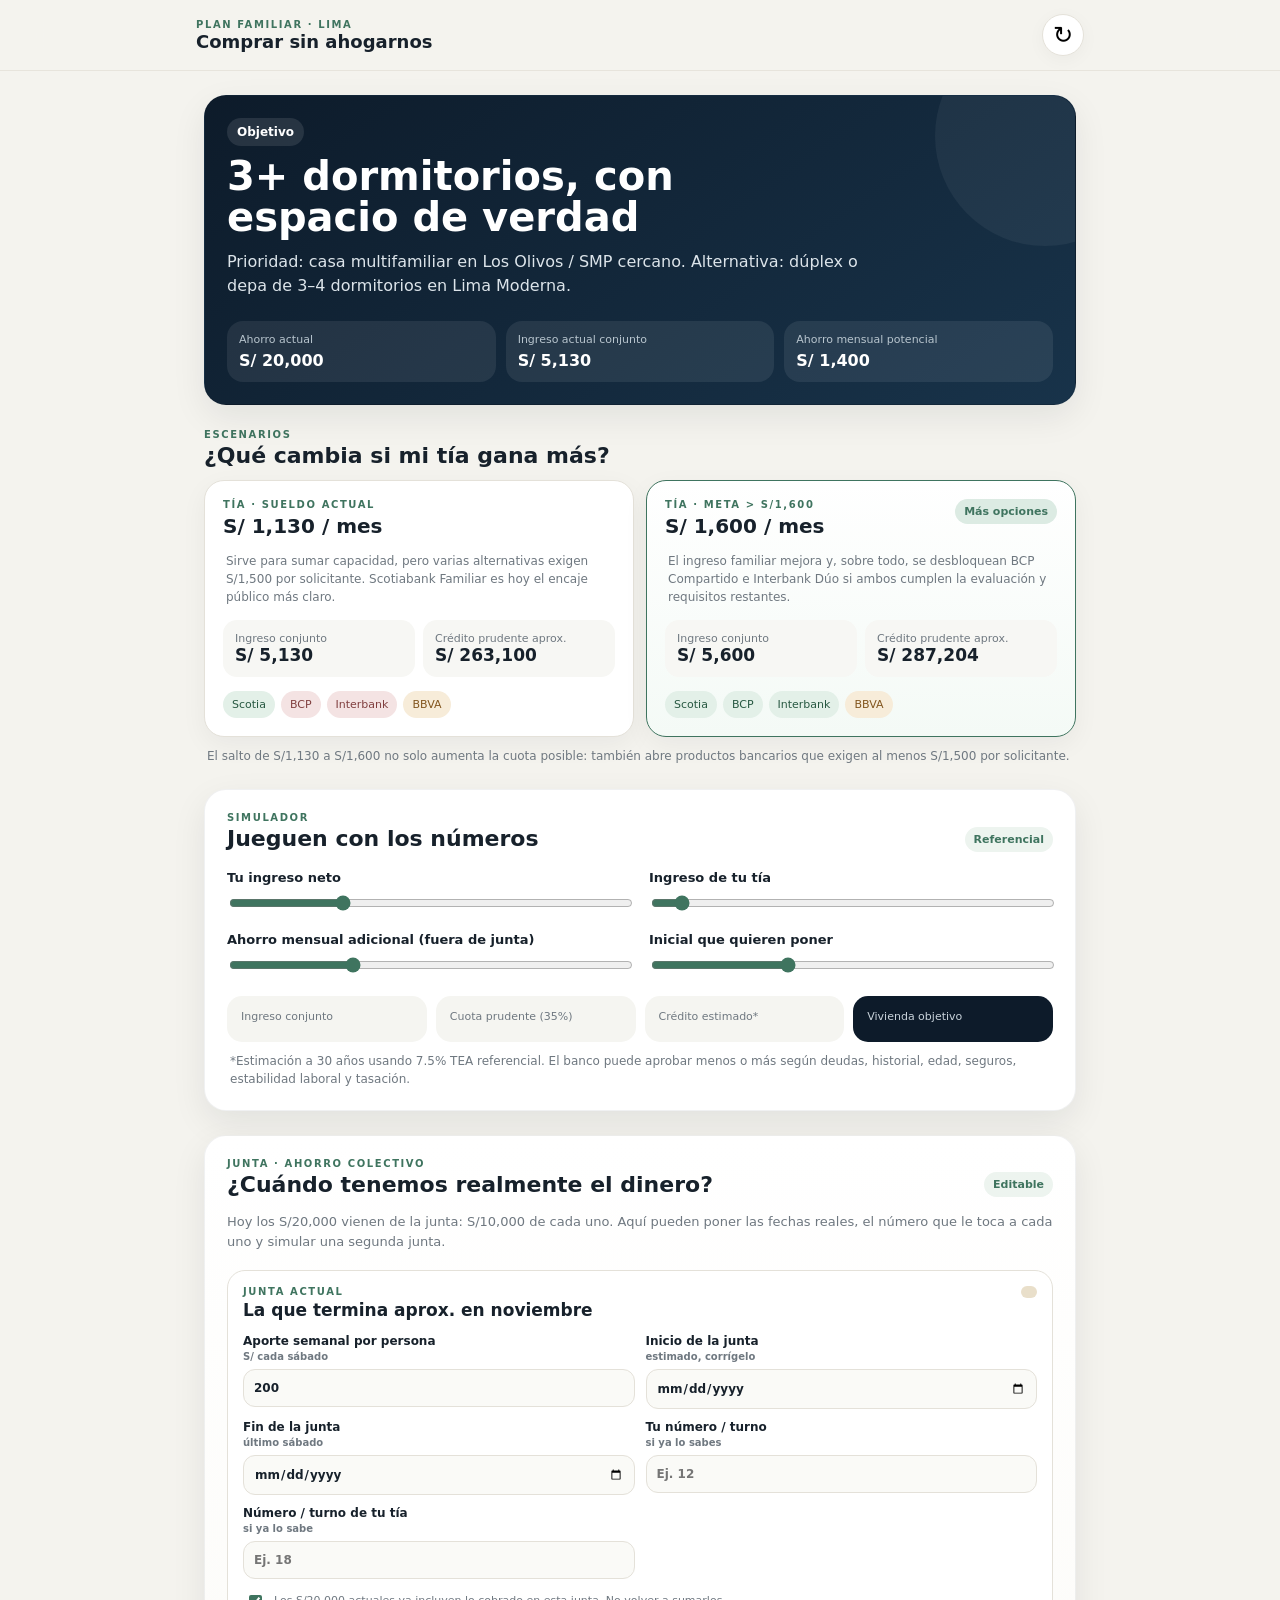
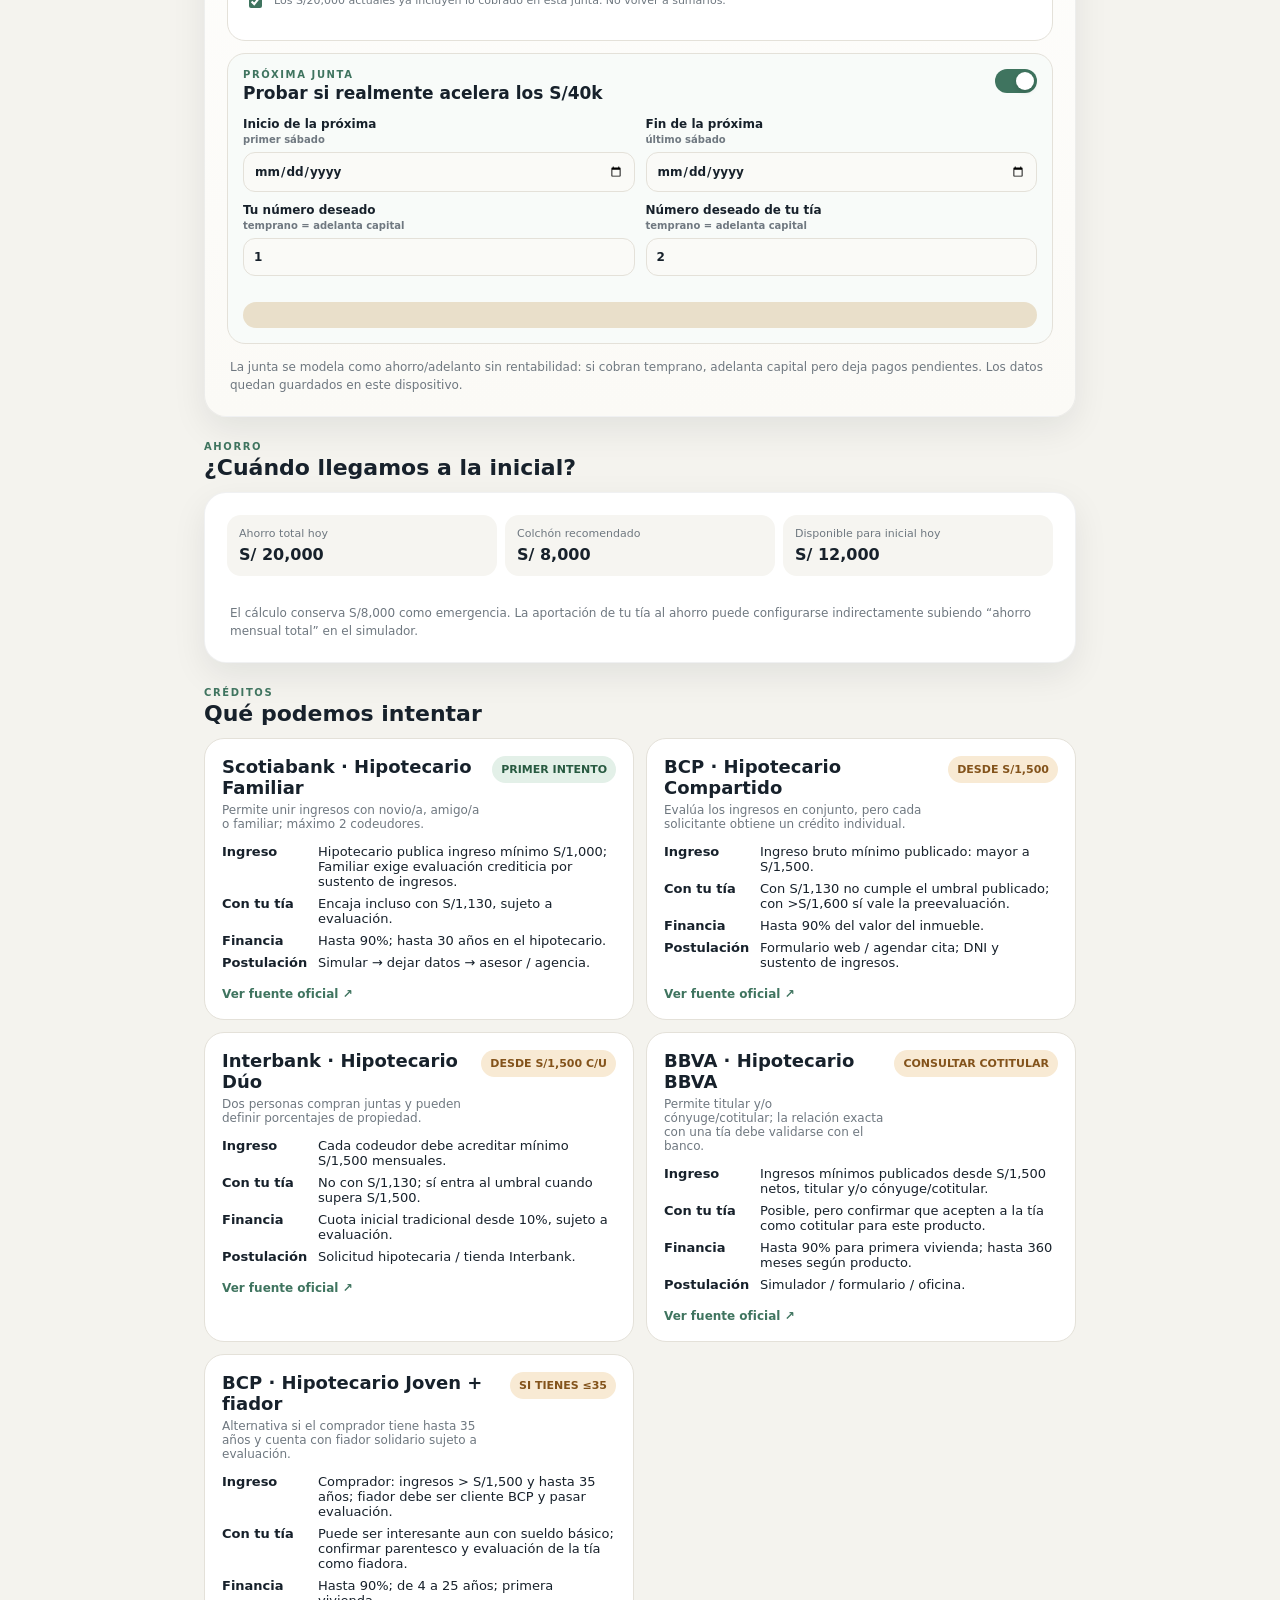
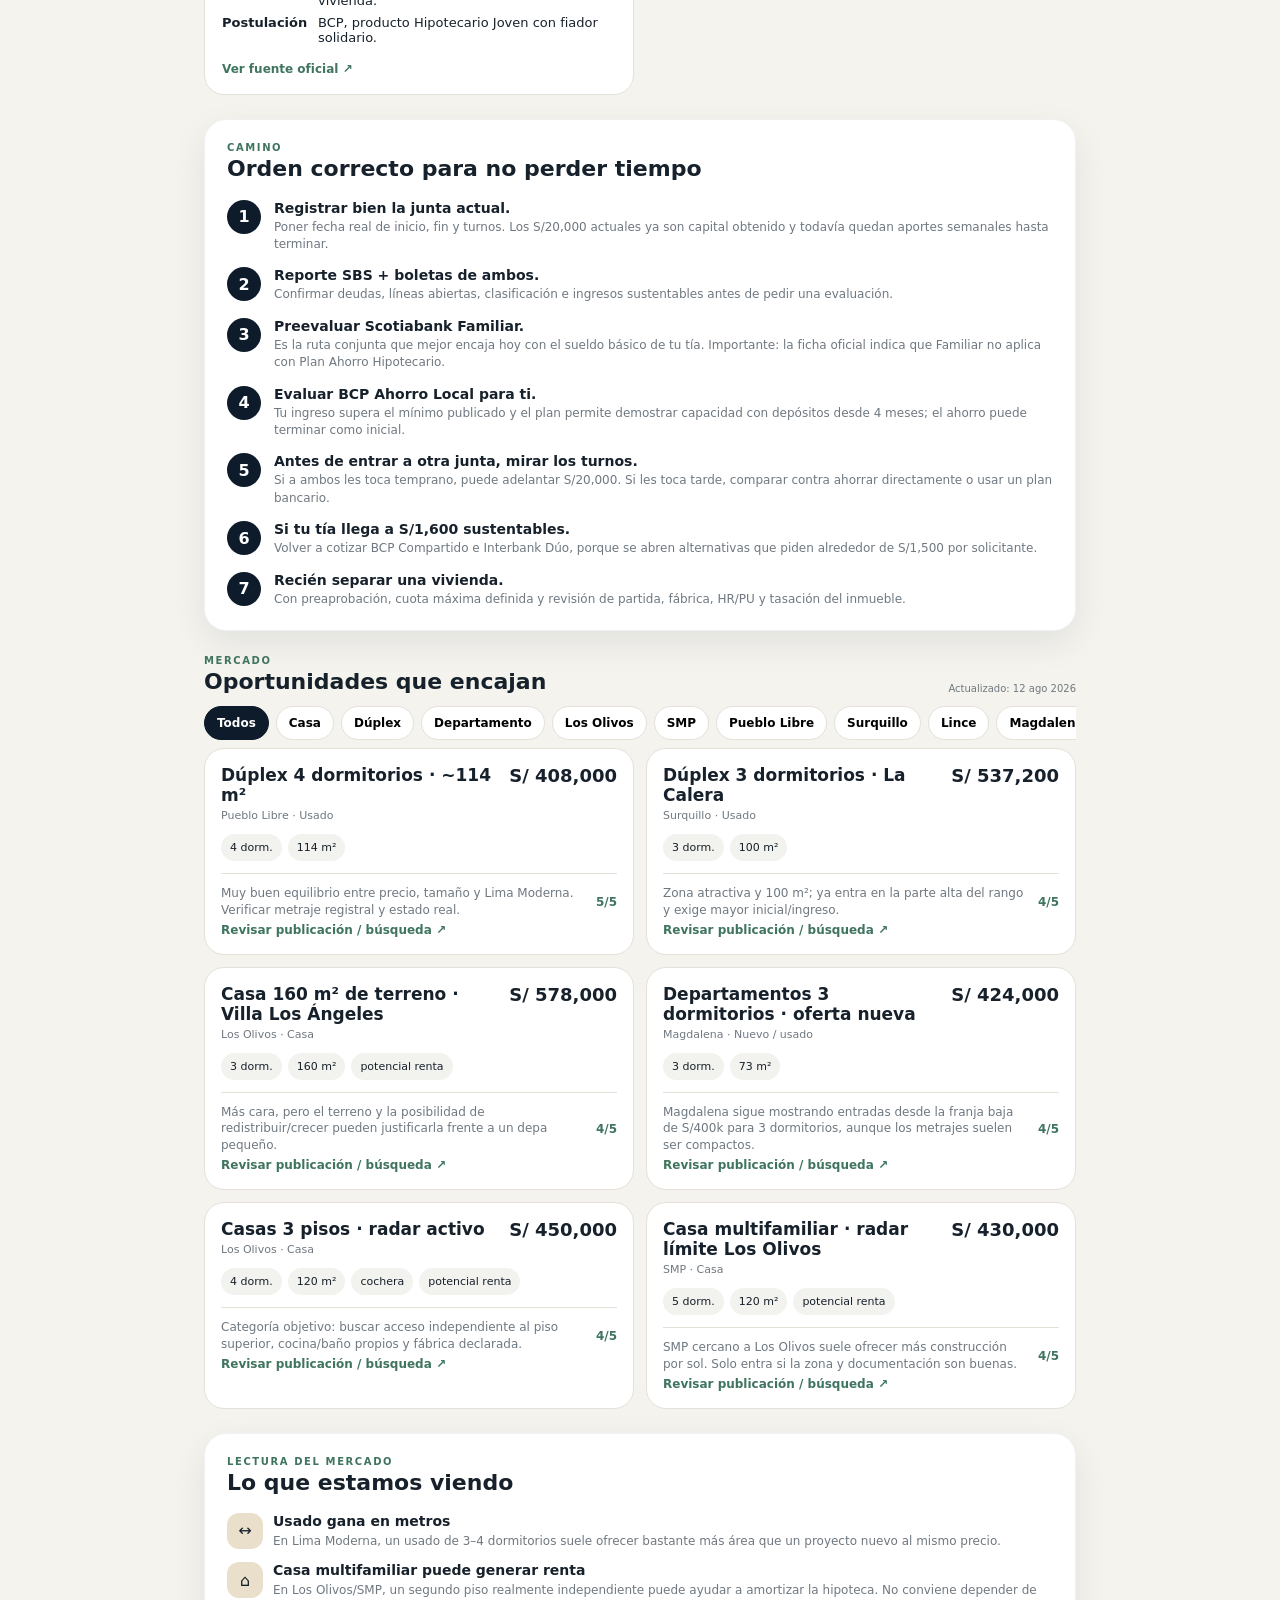
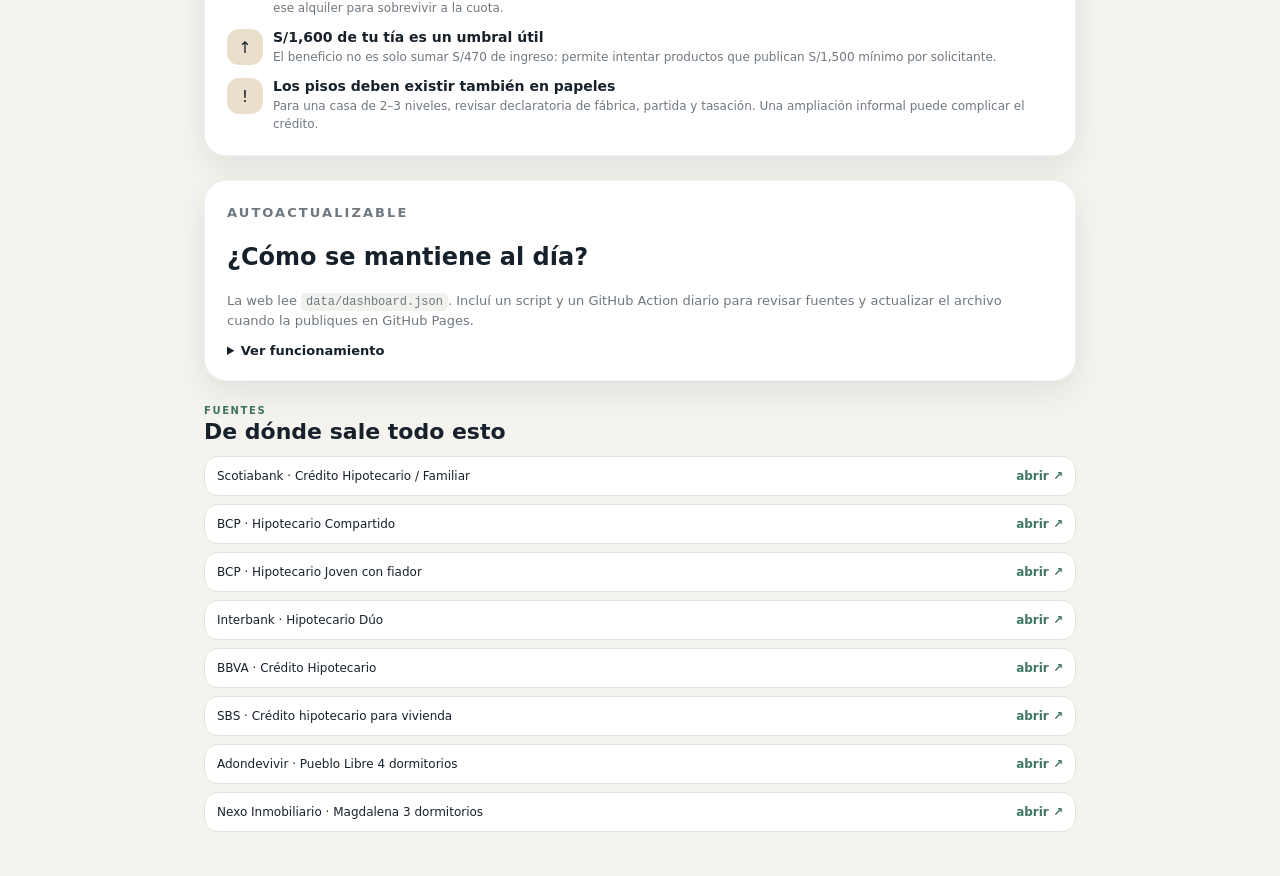
==== commit 2f213b6e: "style: cargar estilos del simulador de junta" ====
--- a/index.html
+++ b/index.html
@@ -8,6 +8,7 @@
   <link rel="manifest" href="manifest.webmanifest" />
   <link rel="icon" href="assets/icon.svg" type="image/svg+xml" />
   <link rel="stylesheet" href="styles.css" />
+  <link rel="stylesheet" href="junta.css" />
   <title>Plan Casa · Bry + Tía</title>
 </head>
 <body>
--- a/junta.css
+++ b/junta.css
@@ -0,0 +1,4 @@
+/* Junta / ahorro colectivo */
+.junta-card{background:linear-gradient(180deg,#fff,#fbfaf6)}.junta-intro{font-size:13px;line-height:1.55;color:var(--muted);margin:-3px 0 18px}.junta-block{border:1px solid var(--line);border-radius:18px;padding:15px;background:#fff;margin-top:12px}.next-junta{background:#f8fbf9}.junta-block-head{display:flex;align-items:flex-start;justify-content:space-between;gap:12px;margin-bottom:14px}.junta-block-head h3{margin:3px 0 0;font-size:17px}.mini-pill{font-size:10px;font-weight:800;padding:6px 8px;border-radius:999px;background:var(--sand);white-space:nowrap}.form-grid{display:grid;grid-template-columns:1fr 1fr;gap:11px}.form-grid label{font-size:12px;font-weight:800;color:var(--ink)}.form-grid label span{display:block;color:var(--muted);font-size:10px;font-weight:600;margin:3px 0 7px}.form-grid input[type=date],.form-grid input[type=number]{width:100%;border:1px solid var(--line);border-radius:12px;padding:11px 10px;background:#fafaf7;color:var(--ink);outline:none}.form-grid input:focus{border-color:var(--green);box-shadow:0 0 0 3px rgba(63,116,95,.10)}.check-row{display:flex;gap:9px;align-items:flex-start;margin:14px 2px 4px;font-size:11px;line-height:1.45;color:var(--muted)}.check-row input{margin-top:2px;accent-color:var(--green)}.junta-results{display:grid;grid-template-columns:repeat(2,1fr);gap:8px;margin-top:14px}.junta-results article{background:#f5f5f1;border-radius:13px;padding:11px;min-height:63px}.junta-results article.accent{background:var(--navy);color:#fff}.junta-results span{display:block;color:var(--muted);font-size:10px;margin-bottom:4px}.junta-results .accent span{color:#c9d3db}.junta-results strong{font-size:14px;line-height:1.2}.junta-recommendation{display:grid;gap:4px;margin-top:12px;padding:13px;border-radius:14px;background:var(--sand);font-size:12px}.junta-recommendation b{font-size:13px}.junta-recommendation span,.junta-recommendation small{color:#5f625f;line-height:1.45}.switch{position:relative;width:42px;height:24px;flex:0 0 auto}.switch input{opacity:0;width:0;height:0}.switch span{position:absolute;inset:0;background:#cfd5d2;border-radius:999px;transition:.2s}.switch span:before{content:"";position:absolute;width:18px;height:18px;left:3px;top:3px;border-radius:50%;background:#fff;transition:.2s;box-shadow:0 2px 5px rgba(0,0,0,.15)}.switch input:checked+span{background:var(--green)}.switch input:checked+span:before{transform:translateX(18px)}#nextJuntaFields.is-disabled{opacity:.48;pointer-events:none}.junta-card .fineprint{margin-top:14px}
+@media(min-width:700px){.junta-results{grid-template-columns:repeat(4,1fr)}}
+@media(max-width:430px){.form-grid{grid-template-columns:1fr}.junta-results{grid-template-columns:1fr 1fr}.junta-block-head{align-items:center}.mini-pill{max-width:145px;overflow:hidden;text-overflow:ellipsis}}
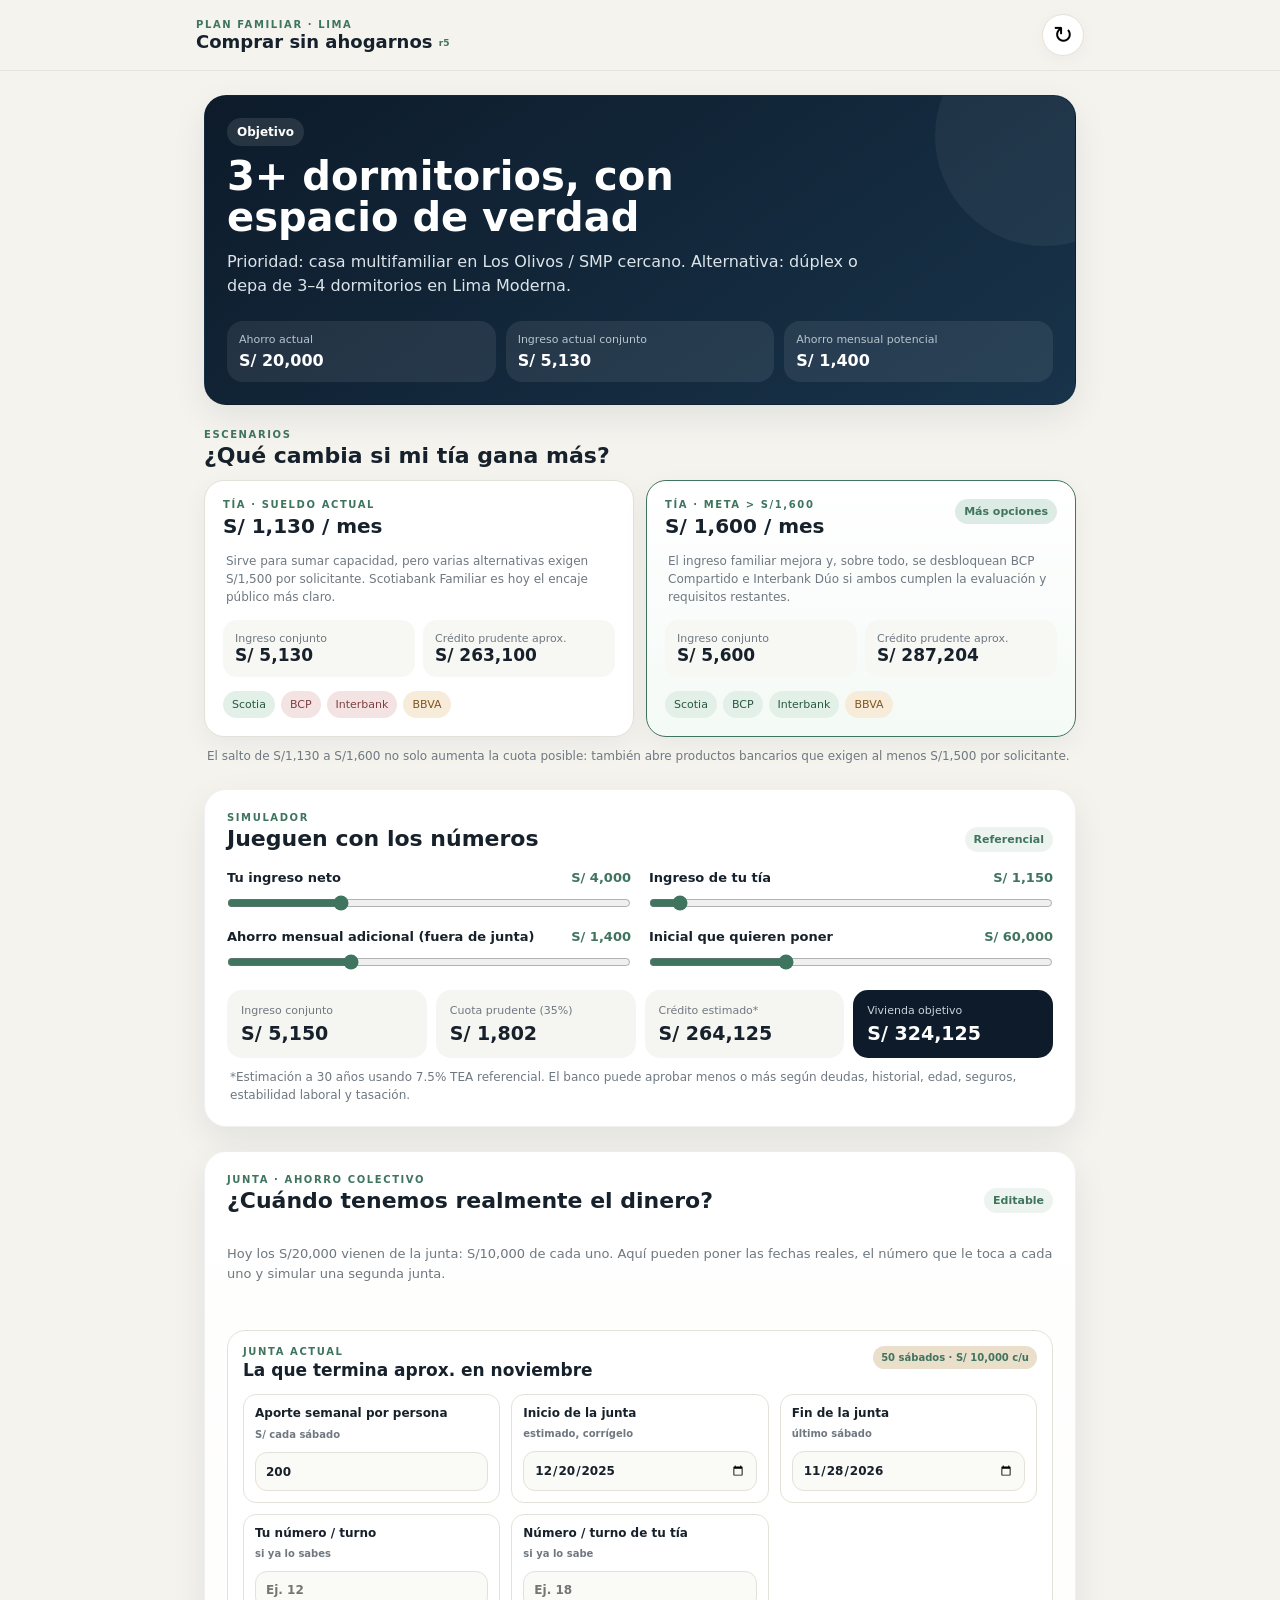
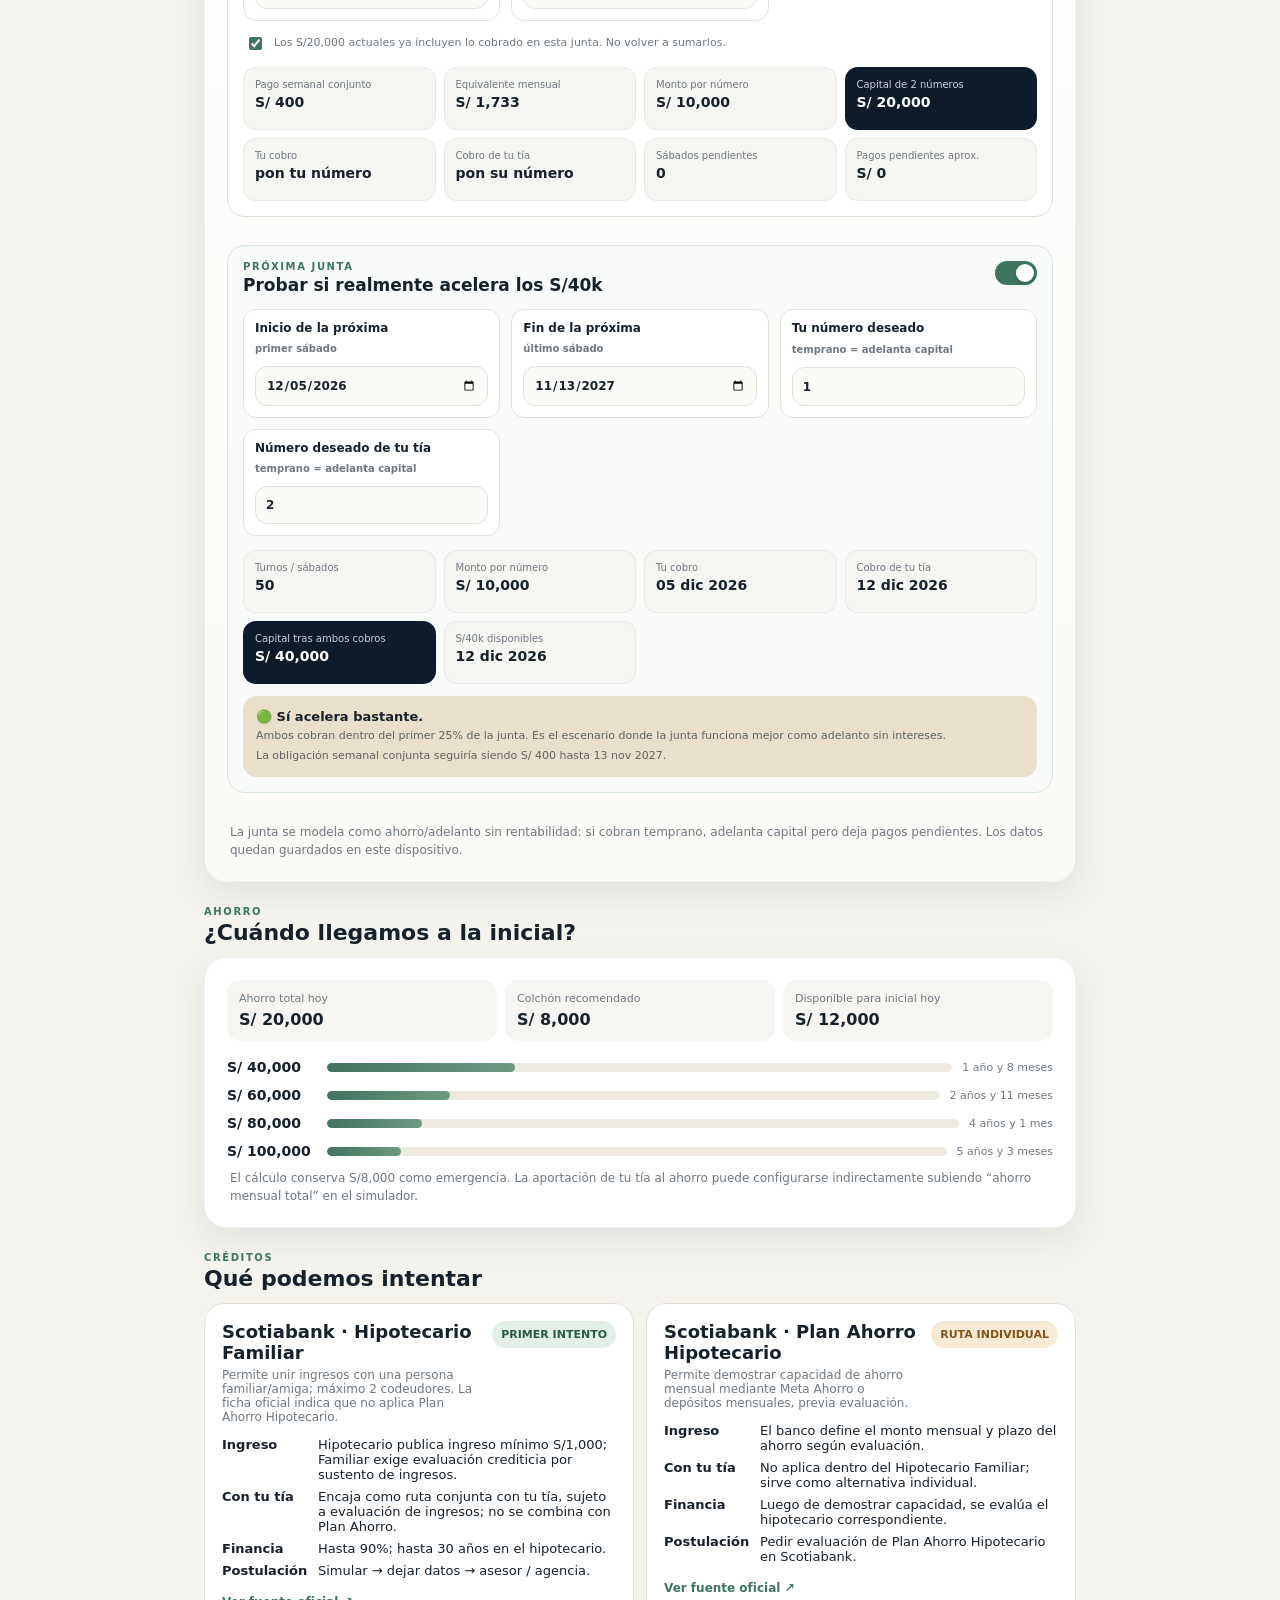
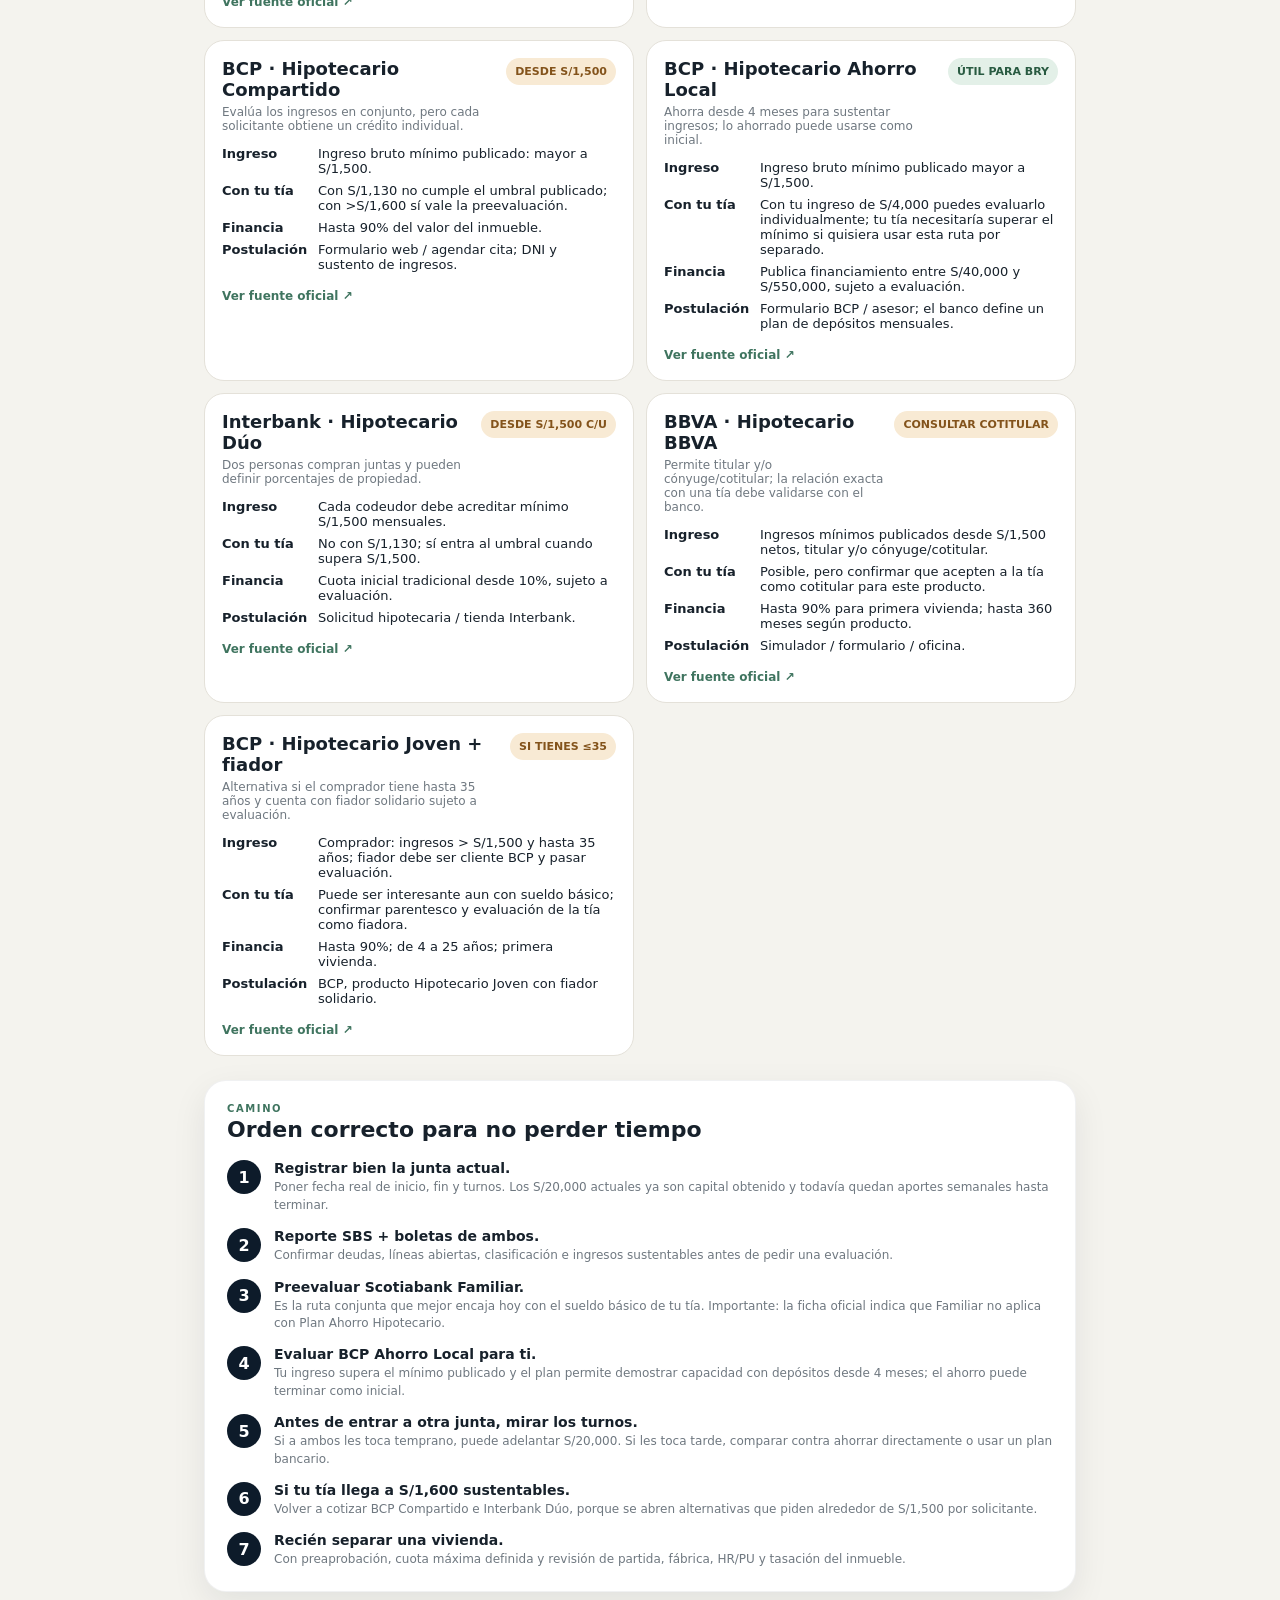
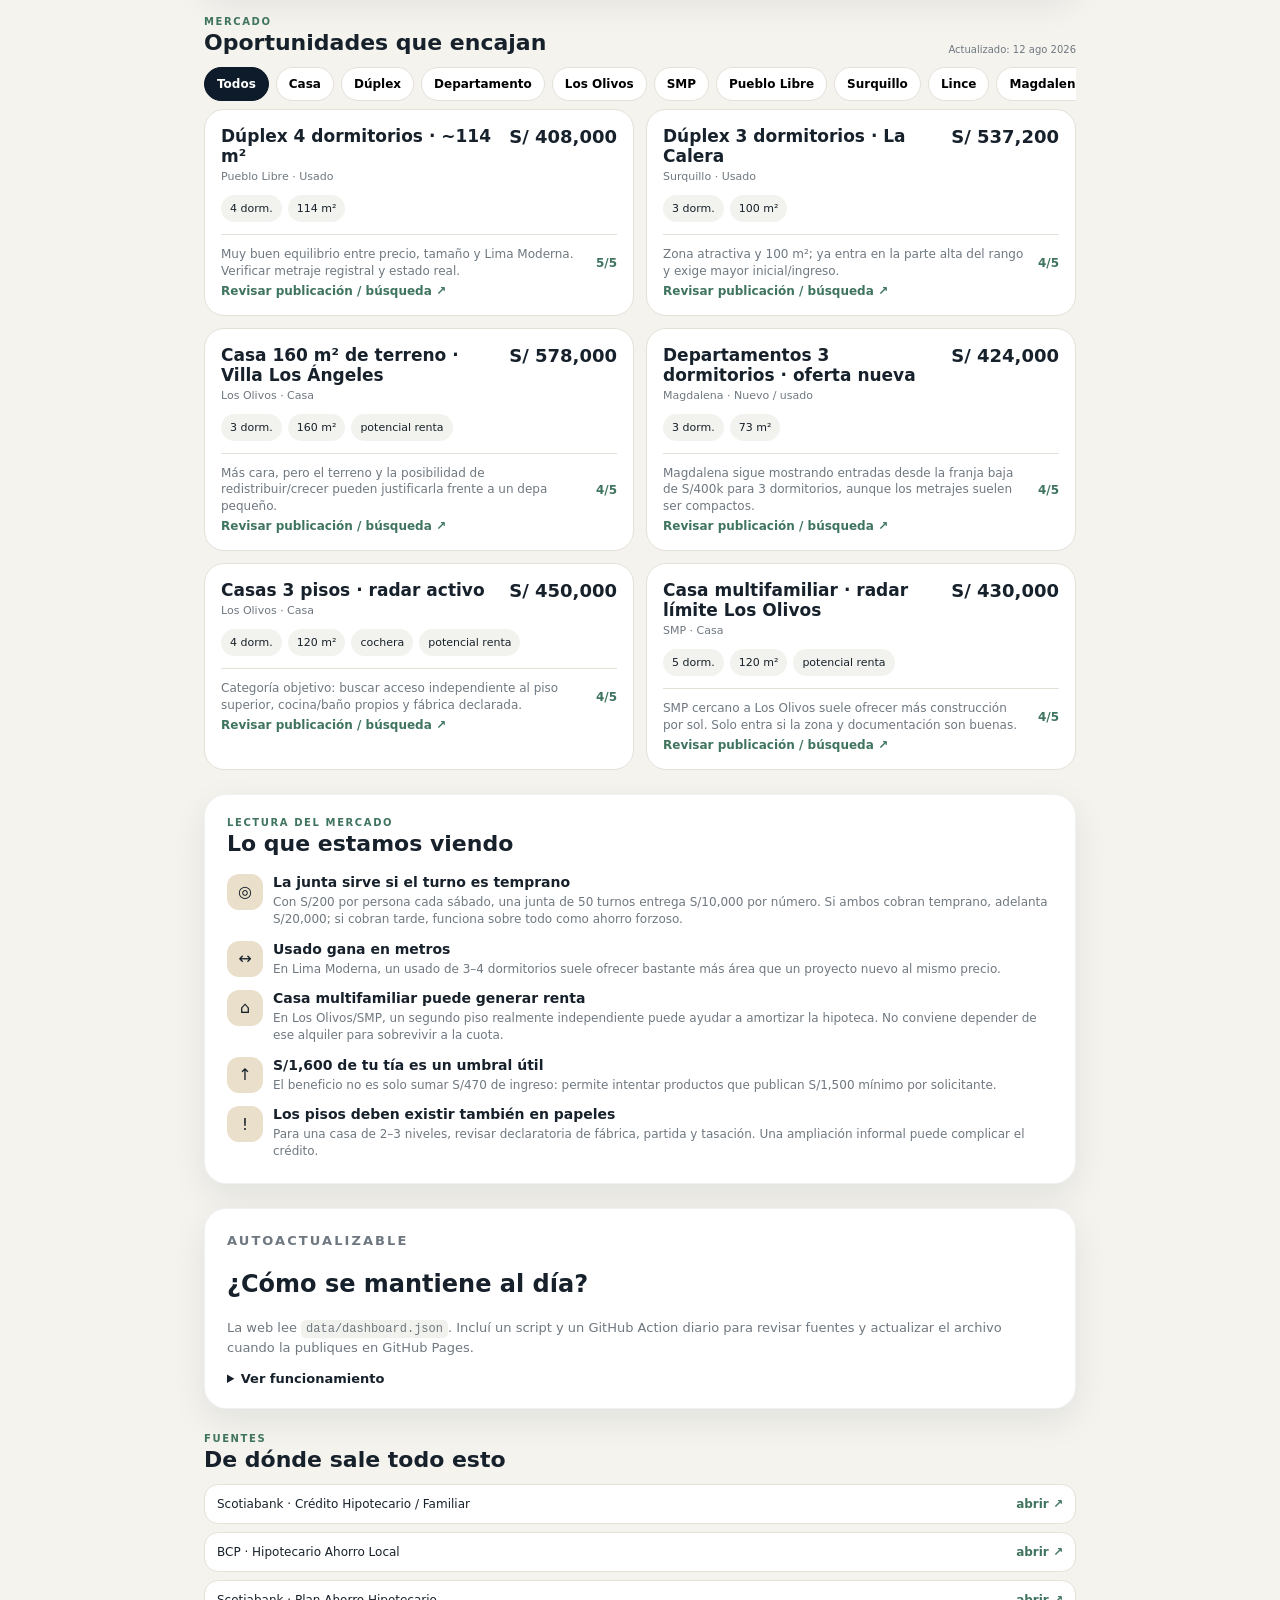
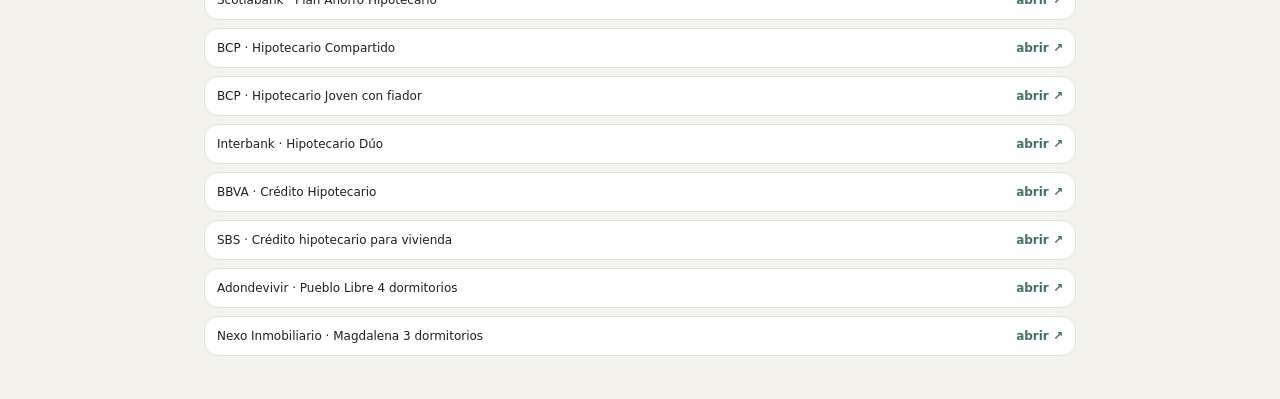
==== commit 3aa870c6: "fix: forzar responsive r5 y versionar assets" ====
--- a/index.html
+++ b/index.html
@@ -7,15 +7,40 @@
   <meta name="description" content="Plan familiar para comprar vivienda en Lima: ahorro, créditos hipotecarios y oportunidades." />
   <link rel="manifest" href="manifest.webmanifest" />
   <link rel="icon" href="assets/icon.svg" type="image/svg+xml" />
-  <link rel="stylesheet" href="styles.css" />
-  <link rel="stylesheet" href="junta.css" />
+  <link rel="stylesheet" href="styles.css?v=responsive-r5" />
+  <link rel="stylesheet" href="junta.css?v=responsive-r5" />
   <title>Plan Casa · Bry + Tía</title>
+  <style id="critical-responsive-r5">
+    html,body{width:100%;max-width:100%;overflow-x:hidden}
+    *,*::before,*::after{box-sizing:border-box}
+    main,section,article,div,label{min-width:0}
+    img,svg,canvas{max-width:100%;height:auto}
+    @media(max-width:820px){
+      main{width:100%!important;max-width:100%!important;padding:12px!important;grid-template-columns:minmax(0,1fr)!important;overflow:hidden}
+      .card,.scenario,.credit-card,.property-card,.junta-block{width:100%!important;max-width:100%!important;min-width:0!important;overflow:hidden!important}
+      .scenario-grid,.credit-list,.property-list,.slider-grid{grid-template-columns:minmax(0,1fr)!important}
+      .scenario-stats,.result-grid,.savings-summary,.form-grid,.junta-results{grid-template-columns:minmax(0,1fr)!important}
+      .scenario-top,.credit-head,.property-top,.section-heading,.junta-block-head{min-width:0;max-width:100%}
+      .scenario-top>div,.credit-head>div,.property-top>div,.section-heading>div,.junta-block-head>div{min-width:0}
+      .slider-grid label{display:grid!important;grid-template-columns:minmax(0,1fr) auto!important;gap:8px!important}
+      .slider-grid label strong{float:none!important;white-space:nowrap;text-align:right}
+      .slider-grid input[type=range]{grid-column:1/-1!important;width:100%!important;max-width:100%!important;min-width:0!important;margin-top:10px}
+      .credit-details div{display:grid!important;grid-template-columns:minmax(0,1fr)!important}
+      .credit-details b{min-width:0!important}
+      .fit{max-width:100%!important;white-space:normal!important}
+      .price{white-space:normal!important}
+      .hero-metrics{grid-template-columns:minmax(0,1fr)!important}
+      .milestone-row{grid-template-columns:72px minmax(0,1fr)!important}
+      .milestone-row small{grid-column:2!important;text-align:left!important}
+      p,h1,h2,h3,strong,span,a{overflow-wrap:anywhere;word-break:normal}
+    }
+  </style>
 </head>
 <body>
   <header class="topbar">
     <div>
       <p class="eyebrow">PLAN FAMILIAR · LIMA</p>
-      <h1>Comprar sin ahogarnos</h1>
+      <h1>Comprar sin ahogarnos <small style="font-size:9px;font-weight:800;color:#3f745f;vertical-align:middle">r5</small></h1>
     </div>
     <button id="refreshBtn" class="icon-btn" aria-label="Actualizar datos">↻</button>
   </header>
@@ -168,6 +193,6 @@
     <a href="#" onclick="document.querySelector('.property-list').scrollIntoView({behavior:'smooth'});return false">Viviendas</a>
   </nav>
 
-  <script src="app.js" defer></script>
+  <script src="app.js?v=responsive-r5" defer></script>
 </body>
 </html>
--- a/styles.css
+++ b/styles.css
@@ -1,6 +1,230 @@
 :root{
-  --bg:#f4f3ee;--card:#fff;--ink:#17212b;--muted:#6f7880;--line:#e4e1d9;
-  --navy:#0d1b2a;--navy2:#18334a;--green:#3f745f;--mint:#dcebe3;--sand:#e9dfca;
-  --amber:#b86f2b;--danger:#9b4949;--shadow:0 12px 34px rgba(13,27,42,.08);--radius:22px;
-}
-*{box-sizing:border-box}html{scroll-behavior:smooth}body{margin:0;background:var(--bg);color:var(--ink);font-family:Inter,ui-sans-serif,system-ui,-apple-system,BlinkMacSystemFont,"Segoe UI",sans-serif;padding-bottom:86px}button,input{font:inherit}a{color:inherit}.topbar{position:sticky;top:0;z-index:20;display:flex;justify-content:space-between;align-items:center;padding:14px 18px;background:rgba(244,243,238,.88);backdrop-filter:blur(18px);border-bottom:1px solid rgba(228,225,217,.85)}.topbar h1{font-size:18px;margin:1px 0 0}.eyebrow{font-size:10px;letter-spacing:.16em;font-weight:800;color:var(--green);margin:0}.icon-btn{width:42px;height:42px;border-radius:50%;border:1px solid var(--line);background:#fff;font-size:24px;box-shadow:0 4px 18px rgba(0,0,0,.04)}main{max-width:920px;margin:auto;padding:16px;display:grid;gap:24px}.card{background:var(--card);border:1px solid rgba(13,27,42,.06);border-radius:var(--radius);box-shadow:var(--shadow);padding:18px}.dark-card{background:linear-gradient(145deg,var(--navy),var(--navy2));color:#fff}.hero{overflow:hidden;position:relative}.hero:after{content:"";position:absolute;width:220px;height:220px;border-radius:50%;background:rgba(255,255,255,.05);right:-80px;top:-70px}.hero h2{font-size:30px;line-height:1.02;margin:10px 0 12px;max-width:500px}.hero p{color:#dce4ea;line-height:1.55;margin:0;max-width:650px}.pill{display:inline-flex;padding:7px 10px;border-radius:999px;background:rgba(255,255,255,.1);font-size:12px;font-weight:700}.hero-metrics{margin-top:22px;display:grid;grid-template-columns:repeat(3,1fr);gap:10px}.hero-metrics div{padding:12px;border-radius:16px;background:rgba(255,255,255,.08)}.hero-metrics span,.result-grid span,.savings-summary span{display:block;font-size:11px;color:#b8c5ce;margin-bottom:5px}.hero-metrics strong{font-size:16px}.section-heading{display:flex;justify-content:space-between;align-items:end;gap:12px;margin-bottom:12px}.section-heading.compact{margin-bottom:18px}.section-heading h2{font-size:22px;line-height:1.1;margin:4px 0 0}.scenario-grid{display:grid;gap:12px}.scenario{padding:18px;border-radius:20px;background:#fff;border:1px solid var(--line);box-shadow:0 8px 26px rgba(13,27,42,.05)}.scenario.recommended{border:1.5px solid var(--green);background:linear-gradient(180deg,#fff,#f4faf6)}.scenario-top{display:flex;justify-content:space-between;gap:10px;align-items:start}.scenario h3{margin:4px 0;font-size:20px}.scenario .tag{font-size:11px;font-weight:800;border-radius:999px;padding:6px 9px;background:var(--mint);color:var(--green)}.scenario-stats{display:grid;grid-template-columns:1fr 1fr;gap:8px;margin:14px 0}.scenario-stats div{padding:12px;border-radius:14px;background:#f7f7f4}.scenario-stats span{display:block;font-size:11px;color:var(--muted)}.scenario-stats strong{font-size:17px}.bank-badges{display:flex;flex-wrap:wrap;gap:6px}.bank-badge{font-size:11px;padding:7px 9px;border-radius:999px;background:#eef1f2}.bank-badge.yes{background:#e3f0e8;color:#275841}.bank-badge.maybe{background:#f7ecd9;color:#82551e}.bank-badge.no{background:#f4e3e3;color:#803f3f}.hint,.fineprint{font-size:12px;line-height:1.5;color:var(--muted);margin:10px 3px 0}.status-dot{font-size:11px;border-radius:999px;padding:6px 9px;background:#edf4ef;color:var(--green);font-weight:800}.slider-grid{display:grid;gap:18px}.slider-grid label{font-size:13px;font-weight:700}.slider-grid label strong{float:right;color:var(--green)}input[type=range]{width:100%;margin-top:10px;accent-color:var(--green)}.result-grid{display:grid;grid-template-columns:1fr 1fr;gap:9px;margin-top:20px}.result-grid article{padding:14px;border-radius:15px;background:#f5f5f1}.result-grid span{color:var(--muted)}.result-grid strong{font-size:19px}.result-grid .accent{background:var(--navy);color:#fff}.result-grid .accent span{color:#c9d3db}.savings-summary{display:grid;grid-template-columns:repeat(3,1fr);gap:8px}.savings-summary div{padding:12px;border-radius:14px;background:#f6f5f1}.savings-summary span{color:var(--muted)}.milestones{margin-top:18px;display:grid;gap:12px}.milestone-row{display:grid;grid-template-columns:90px 1fr auto;gap:10px;align-items:center}.milestone-row>strong{font-size:14px}.progress{height:9px;border-radius:999px;background:#eeeae0;overflow:hidden}.progress i{display:block;height:100%;background:linear-gradient(90deg,var(--green),#6e9a84);border-radius:inherit}.milestone-row small{color:var(--muted);font-size:11px;text-align:right}.credit-list{display:grid;gap:12px}.credit-card{background:#fff;border-radius:20px;padding:17px;border:1px solid var(--line)}.credit-head{display:flex;justify-content:space-between;gap:10px}.credit-head h3{margin:0 0 5px;font-size:18px}.credit-head p{margin:0;color:var(--muted);font-size:12px}.fit{white-space:nowrap;font-size:11px;font-weight:800;padding:7px 9px;border-radius:999px;height:max-content}.fit.high{background:#e3f0e8;color:#285a41}.fit.medium{background:#f8ead4;color:#83531b}.fit.low{background:#f4e1e1;color:#823f3f}.credit-details{margin:13px 0;display:grid;gap:7px;font-size:13px}.credit-details div{display:flex;gap:8px}.credit-details b{min-width:88px}.credit-card a,.property-card a{display:inline-flex;margin-top:4px;font-size:12px;font-weight:800;color:var(--green);text-decoration:none}.steps{padding:0;margin:0;list-style:none;counter-reset:step;display:grid;gap:14px}.steps li{counter-increment:step;display:grid;grid-template-columns:36px 1fr;column-gap:11px;position:relative}.steps li:before{content:counter(step);grid-row:1/3;width:34px;height:34px;border-radius:50%;display:grid;place-items:center;background:var(--navy);color:#fff;font-weight:800}.steps b{font-size:14px}.steps span{font-size:12px;color:var(--muted);line-height:1.45;margin-top:3px}.filters{display:flex;gap:7px;overflow:auto;padding-bottom:8px;scrollbar-width:none}.filters::-webkit-scrollbar{display:none}.filter-btn{flex:0 0 auto;border:1px solid var(--line);background:#fff;border-radius:999px;padding:9px 12px;font-size:12px;font-weight:700}.filter-btn.active{background:var(--navy);color:#fff;border-color:var(--navy)}.last-updated{font-size:10px;color:var(--muted);text-align:right}.property-list{display:grid;gap:12px}.property-card{background:#fff;border:1px solid var(--line);border-radius:20px;padding:16px}.property-top{display:flex;justify-content:space-between;gap:12px}.property-card h3{font-size:17px;margin:0 0 4px}.property-card .district{font-size:11px;color:var(--muted)}.price{font-size:18px;font-weight:900;white-space:nowrap}.property-meta{display:flex;flex-wrap:wrap;gap:6px;margin:12px 0}.property-meta span{background:#f2f2ee;border-radius:999px;padding:7px 9px;font-size:11px}.score{display:flex;justify-content:space-between;gap:12px;align-items:center;border-top:1px solid var(--line);padding-top:11px;margin-top:10px}.score p{font-size:12px;color:var(--muted);margin:0;line-height:1.4}.score strong{font-size:12px;color:var(--green);white-space:nowrap}.trend-list{display:grid;gap:12px}.trend-item{display:grid;grid-template-columns:36px 1fr;gap:10px}.trend-icon{width:36px;height:36px;border-radius:12px;background:var(--sand);display:grid;place-items:center}.trend-item h3{font-size:14px;margin:0 0 4px}.trend-item p{font-size:12px;color:var(--muted);margin:0;line-height:1.45}.update-card code{font-size:12px;background:#f1f1ed;padding:2px 5px;border-radius:5px}.update-card p{color:var(--muted);line-height:1.5;font-size:13px}.update-card summary{font-weight:800;font-size:13px;cursor:pointer}.sources{display:grid;gap:8px}.source-link{display:flex;justify-content:space-between;gap:10px;padding:12px;border-radius:14px;background:#fff;border:1px solid var(--line);text-decoration:none;font-size:12px}.source-link span:last-child{color:var(--green);font-weight:800}.bottom-nav{position:fixed;z-index:30;bottom:0;left:0;right:0;padding:9px max(12px,env(safe-area-inset-left)) calc(9px + env(safe-area-inset-bottom));display:grid;grid-template-columns:repeat(4,1fr);background:rgba(255,255,255,.94);backdrop-filter:blur(18px);border-top:1px solid var(--line)}.bottom-nav a{text-decoration:none;text-align:center;font-size:11px;font-weight:800;color:#53606a;padding:8px 3px}@media(min-width:700px){body{padding-bottom:20px}.bottom-nav{display:none}.topbar{padding-left:max(20px,calc((100vw - 920px)/2 + 16px));padding-right:max(20px,calc((100vw - 920px)/2 + 16px))}main{padding:24px}.scenario-grid{grid-template-columns:1fr 1fr}.slider-grid{grid-template-columns:1fr 1fr}.result-grid{grid-template-columns:repeat(4,1fr)}.credit-list,.property-list{grid-template-columns:1fr 1fr}.hero{padding:26px}.hero h2{font-size:40px}.card{padding:22px}}@media(max-width:430px){.hero-metrics{grid-template-columns:1fr}.savings-summary{grid-template-columns:1fr}.result-grid{grid-template-columns:1fr 1fr}.milestone-row{grid-template-columns:80px 1fr}.milestone-row small{grid-column:2;text-align:left}.property-top{display:block}.price{margin-top:8px}.section-heading h2{font-size:20px}}
+  --bg:#f4f3ee;
+  --card:#fff;
+  --ink:#17212b;
+  --muted:#6f7880;
+  --line:#e4e1d9;
+  --navy:#0d1b2a;
+  --navy2:#18334a;
+  --green:#3f745f;
+  --mint:#dcebe3;
+  --sand:#e9dfca;
+  --amber:#b86f2b;
+  --danger:#9b4949;
+  --shadow:0 12px 34px rgba(13,27,42,.08);
+  --radius:22px;
+}
+
+*{box-sizing:border-box;min-width:0}
+html{scroll-behavior:smooth;max-width:100%;overflow-x:hidden}
+body{margin:0;max-width:100%;overflow-x:hidden;background:var(--bg);color:var(--ink);font-family:Inter,ui-sans-serif,system-ui,-apple-system,BlinkMacSystemFont,"Segoe UI",sans-serif;padding-bottom:86px}
+button,input{font:inherit;max-width:100%}
+a{color:inherit;overflow-wrap:anywhere}
+p,h1,h2,h3,strong,span{overflow-wrap:anywhere}
+section,article,div,label{min-width:0}
+
+.topbar{position:sticky;top:0;z-index:20;display:flex;justify-content:space-between;align-items:center;padding:14px 18px;background:rgba(244,243,238,.88);backdrop-filter:blur(18px);border-bottom:1px solid rgba(228,225,217,.85)}
+.topbar>div{min-width:0}
+.topbar h1{font-size:18px;margin:1px 0 0}
+.eyebrow{font-size:10px;letter-spacing:.16em;font-weight:800;color:var(--green);margin:0}
+.icon-btn{flex:0 0 42px;width:42px;height:42px;border-radius:50%;border:1px solid var(--line);background:#fff;font-size:24px;box-shadow:0 4px 18px rgba(0,0,0,.04)}
+
+main{width:100%;max-width:920px;margin:auto;padding:16px;display:grid;grid-template-columns:minmax(0,1fr);gap:24px}
+.card{width:100%;background:var(--card);border:1px solid rgba(13,27,42,.06);border-radius:var(--radius);box-shadow:var(--shadow);padding:18px}
+.dark-card{background:linear-gradient(145deg,var(--navy),var(--navy2));color:#fff}
+
+.hero{overflow:hidden;position:relative}
+.hero:after{content:"";position:absolute;width:220px;height:220px;border-radius:50%;background:rgba(255,255,255,.05);right:-80px;top:-70px}
+.hero h2{font-size:30px;line-height:1.02;margin:10px 0 12px;max-width:500px}
+.hero p{color:#dce4ea;line-height:1.55;margin:0;max-width:650px}
+.pill{display:inline-flex;padding:7px 10px;border-radius:999px;background:rgba(255,255,255,.1);font-size:12px;font-weight:700}
+.hero-metrics{margin-top:22px;display:grid;grid-template-columns:repeat(3,minmax(0,1fr));gap:10px}
+.hero-metrics div{padding:12px;border-radius:16px;background:rgba(255,255,255,.08)}
+.hero-metrics span,.result-grid span,.savings-summary span{display:block;font-size:11px;color:#b8c5ce;margin-bottom:5px}
+.hero-metrics strong{font-size:16px}
+
+.section-heading{display:flex;justify-content:space-between;align-items:flex-end;gap:12px;margin-bottom:12px;min-width:0}
+.section-heading>div{min-width:0}
+.section-heading.compact{margin-bottom:18px}
+.section-heading h2{font-size:22px;line-height:1.1;margin:4px 0 0}
+
+.scenario-grid{display:grid;grid-template-columns:minmax(0,1fr);gap:12px}
+.scenario{width:100%;padding:18px;border-radius:20px;background:#fff;border:1px solid var(--line);box-shadow:0 8px 26px rgba(13,27,42,.05);overflow:hidden}
+.scenario.recommended{border:1.5px solid var(--green);background:linear-gradient(180deg,#fff,#f4faf6)}
+.scenario-top{display:flex;justify-content:space-between;gap:10px;align-items:flex-start;min-width:0}
+.scenario-top>div{min-width:0}
+.scenario h3{margin:4px 0;font-size:20px}
+.scenario .tag{flex:0 0 auto;font-size:11px;font-weight:800;border-radius:999px;padding:6px 9px;background:var(--mint);color:var(--green)}
+.scenario-stats{display:grid;grid-template-columns:repeat(2,minmax(0,1fr));gap:8px;margin:14px 0}
+.scenario-stats div{min-width:0;padding:12px;border-radius:14px;background:#f7f7f4}
+.scenario-stats span{display:block;font-size:11px;color:var(--muted)}
+.scenario-stats strong{display:block;font-size:17px}
+.bank-badges{display:flex;flex-wrap:wrap;gap:6px}
+.bank-badge{font-size:11px;padding:7px 9px;border-radius:999px;background:#eef1f2}
+.bank-badge.yes{background:#e3f0e8;color:#275841}
+.bank-badge.maybe{background:#f7ecd9;color:#82551e}
+.bank-badge.no{background:#f4e3e3;color:#803f3f}
+.hint,.fineprint{font-size:12px;line-height:1.5;color:var(--muted);margin:10px 3px 0}
+.status-dot{flex:0 0 auto;font-size:11px;border-radius:999px;padding:6px 9px;background:#edf4ef;color:var(--green);font-weight:800}
+
+.slider-grid{display:grid;grid-template-columns:minmax(0,1fr);gap:18px}
+.slider-grid label{display:grid;grid-template-columns:minmax(0,1fr) auto;column-gap:10px;align-items:center;font-size:13px;font-weight:700}
+.slider-grid label strong{float:none;color:var(--green);text-align:right;white-space:nowrap}
+.slider-grid input[type=range]{grid-column:1/-1;width:100%;min-width:0;margin:10px 0 0;accent-color:var(--green)}
+
+.result-grid{display:grid;grid-template-columns:repeat(2,minmax(0,1fr));gap:9px;margin-top:20px}
+.result-grid article{min-width:0;padding:14px;border-radius:15px;background:#f5f5f1}
+.result-grid span{color:var(--muted)}
+.result-grid strong{display:block;font-size:19px}
+.result-grid .accent{background:var(--navy);color:#fff}
+.result-grid .accent span{color:#c9d3db}
+
+.savings-summary{display:grid;grid-template-columns:repeat(3,minmax(0,1fr));gap:8px}
+.savings-summary div{min-width:0;padding:12px;border-radius:14px;background:#f6f5f1}
+.savings-summary span{color:var(--muted)}
+.milestones{margin-top:18px;display:grid;gap:12px}
+.milestone-row{display:grid;grid-template-columns:90px minmax(0,1fr) auto;gap:10px;align-items:center}
+.milestone-row>strong{font-size:14px}
+.progress{height:9px;border-radius:999px;background:#eeeae0;overflow:hidden}
+.progress i{display:block;height:100%;background:linear-gradient(90deg,var(--green),#6e9a84);border-radius:inherit}
+.milestone-row small{color:var(--muted);font-size:11px;text-align:right}
+
+/* Junta */
+.junta-card{display:grid;gap:16px}
+.junta-intro{margin:0;color:var(--muted);font-size:13px;line-height:1.55}
+.junta-block{padding:15px;border:1px solid var(--line);border-radius:18px;background:#fafaf7;overflow:hidden}
+.junta-block.next-junta{background:#f7faf8;border-color:#d9e6df}
+.junta-block-head{display:flex;justify-content:space-between;align-items:flex-start;gap:12px;margin-bottom:14px}
+.junta-block-head>div{min-width:0}
+.junta-block-head h3{font-size:17px;margin:4px 0 0}
+.mini-pill{flex:0 0 auto;font-size:10px;font-weight:800;padding:6px 8px;border-radius:999px;background:var(--mint);color:var(--green)}
+.form-grid{display:grid;grid-template-columns:repeat(2,minmax(0,1fr));gap:10px}
+.form-grid label{display:grid;gap:5px;padding:11px;border-radius:13px;background:#fff;border:1px solid var(--line);font-size:12px;font-weight:800}
+.form-grid label span{font-size:10px;font-weight:500;color:var(--muted)}
+.form-grid input[type=number],.form-grid input[type=date]{width:100%;min-width:0;border:1px solid #d8d8d2;border-radius:10px;padding:10px;background:#fff;color:var(--ink)}
+.check-row{display:flex;align-items:flex-start;gap:9px;margin-top:12px;font-size:11px;line-height:1.45;color:var(--muted)}
+.check-row input{flex:0 0 auto;margin-top:2px}
+.junta-results{display:grid;grid-template-columns:repeat(2,minmax(0,1fr));gap:8px;margin-top:12px}
+.junta-results article{min-width:0;padding:11px;border-radius:13px;background:#fff;border:1px solid rgba(13,27,42,.05)}
+.junta-results article.accent{background:var(--navy);color:#fff}
+.junta-results span{display:block;font-size:10px;color:var(--muted);margin-bottom:4px}
+.junta-results .accent span{color:#c9d3db}
+.junta-results strong{display:block;font-size:15px}
+.junta-recommendation{margin-top:12px;padding:12px;border-radius:14px;background:#eef5f0;display:grid;gap:4px}
+.junta-recommendation b{font-size:13px}
+.junta-recommendation span,.junta-recommendation small{font-size:11px;line-height:1.45;color:var(--muted)}
+.switch{position:relative;display:inline-block;flex:0 0 42px;width:42px;height:24px}
+.switch input{opacity:0;width:0;height:0}
+.switch span{position:absolute;inset:0;border-radius:999px;background:#d6d9d7;transition:.2s}
+.switch span:before{content:"";position:absolute;width:18px;height:18px;left:3px;top:3px;border-radius:50%;background:#fff;box-shadow:0 1px 4px rgba(0,0,0,.18);transition:.2s}
+.switch input:checked+span{background:var(--green)}
+.switch input:checked+span:before{transform:translateX(18px)}
+.is-disabled{opacity:.45;pointer-events:none}
+
+.credit-list{display:grid;grid-template-columns:minmax(0,1fr);gap:12px}
+.credit-card{width:100%;background:#fff;border-radius:20px;padding:17px;border:1px solid var(--line);overflow:hidden}
+.credit-head{display:flex;justify-content:space-between;align-items:flex-start;gap:10px}
+.credit-head>div{min-width:0}
+.credit-head h3{margin:0 0 5px;font-size:18px}
+.credit-head p{margin:0;color:var(--muted);font-size:12px}
+.fit{flex:0 0 auto;max-width:48%;white-space:normal;text-align:center;font-size:11px;font-weight:800;padding:7px 9px;border-radius:999px;height:max-content}
+.fit.high{background:#e3f0e8;color:#285a41}
+.fit.medium{background:#f8ead4;color:#83531b}
+.fit.low{background:#f4e1e1;color:#823f3f}
+.credit-details{margin:13px 0;display:grid;gap:7px;font-size:13px}
+.credit-details div{display:grid;grid-template-columns:88px minmax(0,1fr);gap:8px}
+.credit-details b{min-width:0}
+.credit-card a,.property-card a{display:inline-flex;margin-top:4px;font-size:12px;font-weight:800;color:var(--green);text-decoration:none}
+
+.steps{padding:0;margin:0;list-style:none;counter-reset:step;display:grid;gap:14px}
+.steps li{counter-increment:step;display:grid;grid-template-columns:36px minmax(0,1fr);column-gap:11px;position:relative}
+.steps li:before{content:counter(step);grid-row:1/3;width:34px;height:34px;border-radius:50%;display:grid;place-items:center;background:var(--navy);color:#fff;font-weight:800}
+.steps b{font-size:14px}
+.steps span{font-size:12px;color:var(--muted);line-height:1.45;margin-top:3px}
+
+.filters{display:flex;max-width:100%;gap:7px;overflow-x:auto;overscroll-behavior-inline:contain;padding-bottom:8px;scrollbar-width:none}
+.filters::-webkit-scrollbar{display:none}
+.filter-btn{flex:0 0 auto;border:1px solid var(--line);background:#fff;border-radius:999px;padding:9px 12px;font-size:12px;font-weight:700}
+.filter-btn.active{background:var(--navy);color:#fff;border-color:var(--navy)}
+.last-updated{font-size:10px;color:var(--muted);text-align:right}
+
+.property-list{display:grid;grid-template-columns:minmax(0,1fr);gap:12px}
+.property-card{width:100%;background:#fff;border:1px solid var(--line);border-radius:20px;padding:16px;overflow:hidden}
+.property-top{display:flex;justify-content:space-between;gap:12px}
+.property-top>div{min-width:0}
+.property-card h3{font-size:17px;margin:0 0 4px}
+.property-card .district{font-size:11px;color:var(--muted)}
+.price{flex:0 0 auto;font-size:18px;font-weight:900;white-space:nowrap}
+.property-meta{display:flex;flex-wrap:wrap;gap:6px;margin:12px 0}
+.property-meta span{background:#f2f2ee;border-radius:999px;padding:7px 9px;font-size:11px}
+.score{display:flex;justify-content:space-between;gap:12px;align-items:center;border-top:1px solid var(--line);padding-top:11px;margin-top:10px}
+.score p{min-width:0;font-size:12px;color:var(--muted);margin:0;line-height:1.4}
+.score strong{flex:0 0 auto;font-size:12px;color:var(--green);white-space:nowrap}
+
+.trend-list{display:grid;gap:12px}
+.trend-item{display:grid;grid-template-columns:36px minmax(0,1fr);gap:10px}
+.trend-icon{width:36px;height:36px;border-radius:12px;background:var(--sand);display:grid;place-items:center}
+.trend-item h3{font-size:14px;margin:0 0 4px}
+.trend-item p{font-size:12px;color:var(--muted);margin:0;line-height:1.45}
+.update-card code{font-size:12px;background:#f1f1ed;padding:2px 5px;border-radius:5px}
+.update-card p{color:var(--muted);line-height:1.5;font-size:13px}
+.update-card summary{font-weight:800;font-size:13px;cursor:pointer}
+.sources{display:grid;gap:8px}
+.source-link{display:flex;justify-content:space-between;gap:10px;padding:12px;border-radius:14px;background:#fff;border:1px solid var(--line);text-decoration:none;font-size:12px}
+.source-link span:first-child{min-width:0}
+.source-link span:last-child{flex:0 0 auto;color:var(--green);font-weight:800}
+
+.bottom-nav{position:fixed;z-index:30;bottom:0;left:0;right:0;padding:9px max(12px,env(safe-area-inset-left)) calc(9px + env(safe-area-inset-bottom));display:grid;grid-template-columns:repeat(4,minmax(0,1fr));background:rgba(255,255,255,.94);backdrop-filter:blur(18px);border-top:1px solid var(--line)}
+.bottom-nav a{text-decoration:none;text-align:center;font-size:11px;font-weight:800;color:#53606a;padding:8px 3px}
+
+@media(min-width:700px){
+  body{padding-bottom:20px}
+  .bottom-nav{display:none}
+  .topbar{padding-left:max(20px,calc((100vw - 920px)/2 + 16px));padding-right:max(20px,calc((100vw - 920px)/2 + 16px))}
+  main{padding:24px}
+  .scenario-grid{grid-template-columns:repeat(2,minmax(0,1fr))}
+  .slider-grid{grid-template-columns:repeat(2,minmax(0,1fr))}
+  .result-grid{grid-template-columns:repeat(4,minmax(0,1fr))}
+  .credit-list,.property-list{grid-template-columns:repeat(2,minmax(0,1fr))}
+  .form-grid{grid-template-columns:repeat(3,minmax(0,1fr))}
+  .junta-results{grid-template-columns:repeat(4,minmax(0,1fr))}
+  .hero{padding:26px}
+  .hero h2{font-size:40px}
+  .card{padding:22px}
+}
+
+@media(max-width:480px){
+  main{padding:12px;gap:18px}
+  .topbar{padding:12px}
+  .card,.scenario{padding:15px;border-radius:18px}
+  .hero h2{font-size:27px}
+  .hero-metrics{grid-template-columns:minmax(0,1fr)}
+  .section-heading{align-items:flex-start}
+  .section-heading h2{font-size:20px}
+  .scenario-stats{grid-template-columns:minmax(0,1fr)}
+  .result-grid{grid-template-columns:minmax(0,1fr)}
+  .savings-summary{grid-template-columns:minmax(0,1fr)}
+  .form-grid{grid-template-columns:minmax(0,1fr)}
+  .junta-results{grid-template-columns:minmax(0,1fr)}
+  .milestone-row{grid-template-columns:74px minmax(0,1fr)}
+  .milestone-row small{grid-column:2;text-align:left}
+  .credit-head{display:grid;grid-template-columns:minmax(0,1fr)}
+  .fit{max-width:100%;justify-self:start}
+  .credit-details div{grid-template-columns:minmax(0,1fr)}
+  .credit-details b{margin-bottom:-4px}
+  .property-top{display:grid;grid-template-columns:minmax(0,1fr)}
+  .price{margin-top:2px}
+  .score{align-items:flex-start}
+  .junta-block-head{align-items:flex-start}
+  .mini-pill{max-width:45%;white-space:normal;text-align:center}
+  .slider-grid label{grid-template-columns:minmax(0,1fr)}
+  .slider-grid label strong{margin-top:3px;text-align:left}
+}
+
+@media(max-width:360px){
+  .topbar h1{font-size:16px}
+  .hero h2{font-size:24px}
+  .eyebrow{letter-spacing:.12em}
+  .card,.scenario{padding:13px}
+  .bottom-nav a{font-size:10px}
+}
--- a/junta.css
+++ b/junta.css
@@ -1,4 +1,46 @@
 /* Junta / ahorro colectivo */
-.junta-card{background:linear-gradient(180deg,#fff,#fbfaf6)}.junta-intro{font-size:13px;line-height:1.55;color:var(--muted);margin:-3px 0 18px}.junta-block{border:1px solid var(--line);border-radius:18px;padding:15px;background:#fff;margin-top:12px}.next-junta{background:#f8fbf9}.junta-block-head{display:flex;align-items:flex-start;justify-content:space-between;gap:12px;margin-bottom:14px}.junta-block-head h3{margin:3px 0 0;font-size:17px}.mini-pill{font-size:10px;font-weight:800;padding:6px 8px;border-radius:999px;background:var(--sand);white-space:nowrap}.form-grid{display:grid;grid-template-columns:1fr 1fr;gap:11px}.form-grid label{font-size:12px;font-weight:800;color:var(--ink)}.form-grid label span{display:block;color:var(--muted);font-size:10px;font-weight:600;margin:3px 0 7px}.form-grid input[type=date],.form-grid input[type=number]{width:100%;border:1px solid var(--line);border-radius:12px;padding:11px 10px;background:#fafaf7;color:var(--ink);outline:none}.form-grid input:focus{border-color:var(--green);box-shadow:0 0 0 3px rgba(63,116,95,.10)}.check-row{display:flex;gap:9px;align-items:flex-start;margin:14px 2px 4px;font-size:11px;line-height:1.45;color:var(--muted)}.check-row input{margin-top:2px;accent-color:var(--green)}.junta-results{display:grid;grid-template-columns:repeat(2,1fr);gap:8px;margin-top:14px}.junta-results article{background:#f5f5f1;border-radius:13px;padding:11px;min-height:63px}.junta-results article.accent{background:var(--navy);color:#fff}.junta-results span{display:block;color:var(--muted);font-size:10px;margin-bottom:4px}.junta-results .accent span{color:#c9d3db}.junta-results strong{font-size:14px;line-height:1.2}.junta-recommendation{display:grid;gap:4px;margin-top:12px;padding:13px;border-radius:14px;background:var(--sand);font-size:12px}.junta-recommendation b{font-size:13px}.junta-recommendation span,.junta-recommendation small{color:#5f625f;line-height:1.45}.switch{position:relative;width:42px;height:24px;flex:0 0 auto}.switch input{opacity:0;width:0;height:0}.switch span{position:absolute;inset:0;background:#cfd5d2;border-radius:999px;transition:.2s}.switch span:before{content:"";position:absolute;width:18px;height:18px;left:3px;top:3px;border-radius:50%;background:#fff;transition:.2s;box-shadow:0 2px 5px rgba(0,0,0,.15)}.switch input:checked+span{background:var(--green)}.switch input:checked+span:before{transform:translateX(18px)}#nextJuntaFields.is-disabled{opacity:.48;pointer-events:none}.junta-card .fineprint{margin-top:14px}
-@media(min-width:700px){.junta-results{grid-template-columns:repeat(4,1fr)}}
-@media(max-width:430px){.form-grid{grid-template-columns:1fr}.junta-results{grid-template-columns:1fr 1fr}.junta-block-head{align-items:center}.mini-pill{max-width:145px;overflow:hidden;text-overflow:ellipsis}}
+.junta-card{background:linear-gradient(180deg,#fff,#fbfaf6)}
+.junta-intro{font-size:13px;line-height:1.55;color:var(--muted);margin:-3px 0 18px}
+.junta-block{width:100%;min-width:0;overflow:hidden;border:1px solid var(--line);border-radius:18px;padding:15px;background:#fff;margin-top:12px}
+.next-junta{background:#f8fbf9}
+.junta-block-head{display:flex;align-items:flex-start;justify-content:space-between;gap:12px;margin-bottom:14px;min-width:0}
+.junta-block-head>div{min-width:0}
+.junta-block-head h3{margin:3px 0 0;font-size:17px}
+.mini-pill{flex:0 0 auto;font-size:10px;font-weight:800;padding:6px 8px;border-radius:999px;background:var(--sand);white-space:normal;text-align:center}
+.form-grid{display:grid;grid-template-columns:repeat(2,minmax(0,1fr));gap:11px}
+.form-grid label{min-width:0;font-size:12px;font-weight:800;color:var(--ink)}
+.form-grid label span{display:block;color:var(--muted);font-size:10px;font-weight:600;margin:3px 0 7px}
+.form-grid input[type=date],.form-grid input[type=number]{display:block;width:100%;min-width:0;max-width:100%;border:1px solid var(--line);border-radius:12px;padding:11px 10px;background:#fafaf7;color:var(--ink);outline:none}
+.form-grid input:focus{border-color:var(--green);box-shadow:0 0 0 3px rgba(63,116,95,.10)}
+.check-row{display:flex;gap:9px;align-items:flex-start;margin:14px 2px 4px;font-size:11px;line-height:1.45;color:var(--muted)}
+.check-row input{flex:0 0 auto;margin-top:2px;accent-color:var(--green)}
+.junta-results{display:grid;grid-template-columns:repeat(2,minmax(0,1fr));gap:8px;margin-top:14px}
+.junta-results article{min-width:0;background:#f5f5f1;border-radius:13px;padding:11px;min-height:63px}
+.junta-results article.accent{background:var(--navy);color:#fff}
+.junta-results span{display:block;color:var(--muted);font-size:10px;margin-bottom:4px}
+.junta-results .accent span{color:#c9d3db}
+.junta-results strong{display:block;font-size:14px;line-height:1.2;overflow-wrap:anywhere}
+.junta-recommendation{display:grid;gap:4px;margin-top:12px;padding:13px;border-radius:14px;background:var(--sand);font-size:12px}
+.junta-recommendation b{font-size:13px}
+.junta-recommendation span,.junta-recommendation small{color:#5f625f;line-height:1.45}
+.switch{position:relative;width:42px;height:24px;flex:0 0 auto}
+.switch input{opacity:0;width:0;height:0}
+.switch span{position:absolute;inset:0;background:#cfd5d2;border-radius:999px;transition:.2s}
+.switch span:before{content:"";position:absolute;width:18px;height:18px;left:3px;top:3px;border-radius:50%;background:#fff;transition:.2s;box-shadow:0 2px 5px rgba(0,0,0,.15)}
+.switch input:checked+span{background:var(--green)}
+.switch input:checked+span:before{transform:translateX(18px)}
+#nextJuntaFields.is-disabled{opacity:.48;pointer-events:none}
+.junta-card .fineprint{margin-top:14px}
+
+@media(min-width:700px){
+  .junta-results{grid-template-columns:repeat(4,minmax(0,1fr))}
+  .form-grid{grid-template-columns:repeat(3,minmax(0,1fr))}
+}
+
+@media(max-width:480px){
+  .junta-block{padding:12px}
+  .form-grid{grid-template-columns:minmax(0,1fr)}
+  .junta-results{grid-template-columns:minmax(0,1fr)}
+  .junta-block-head{align-items:flex-start}
+  .mini-pill{max-width:44%}
+}
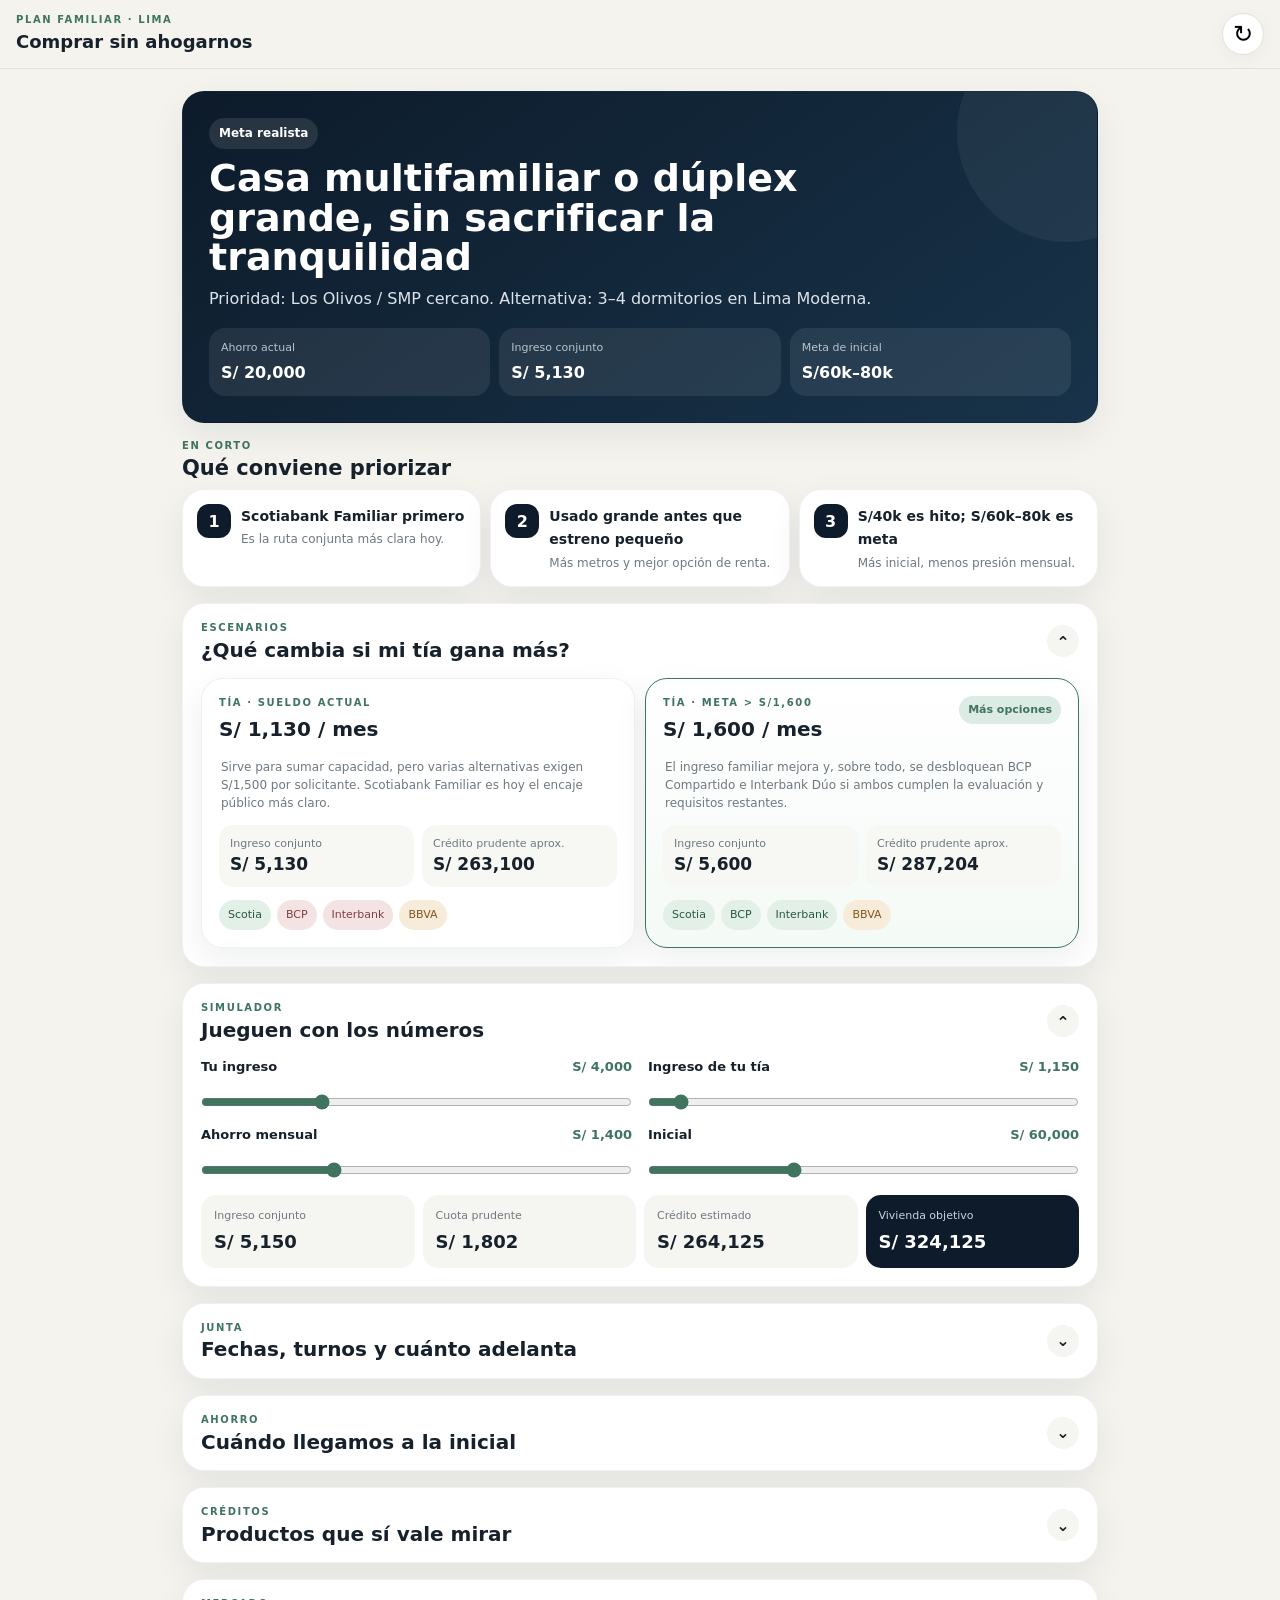
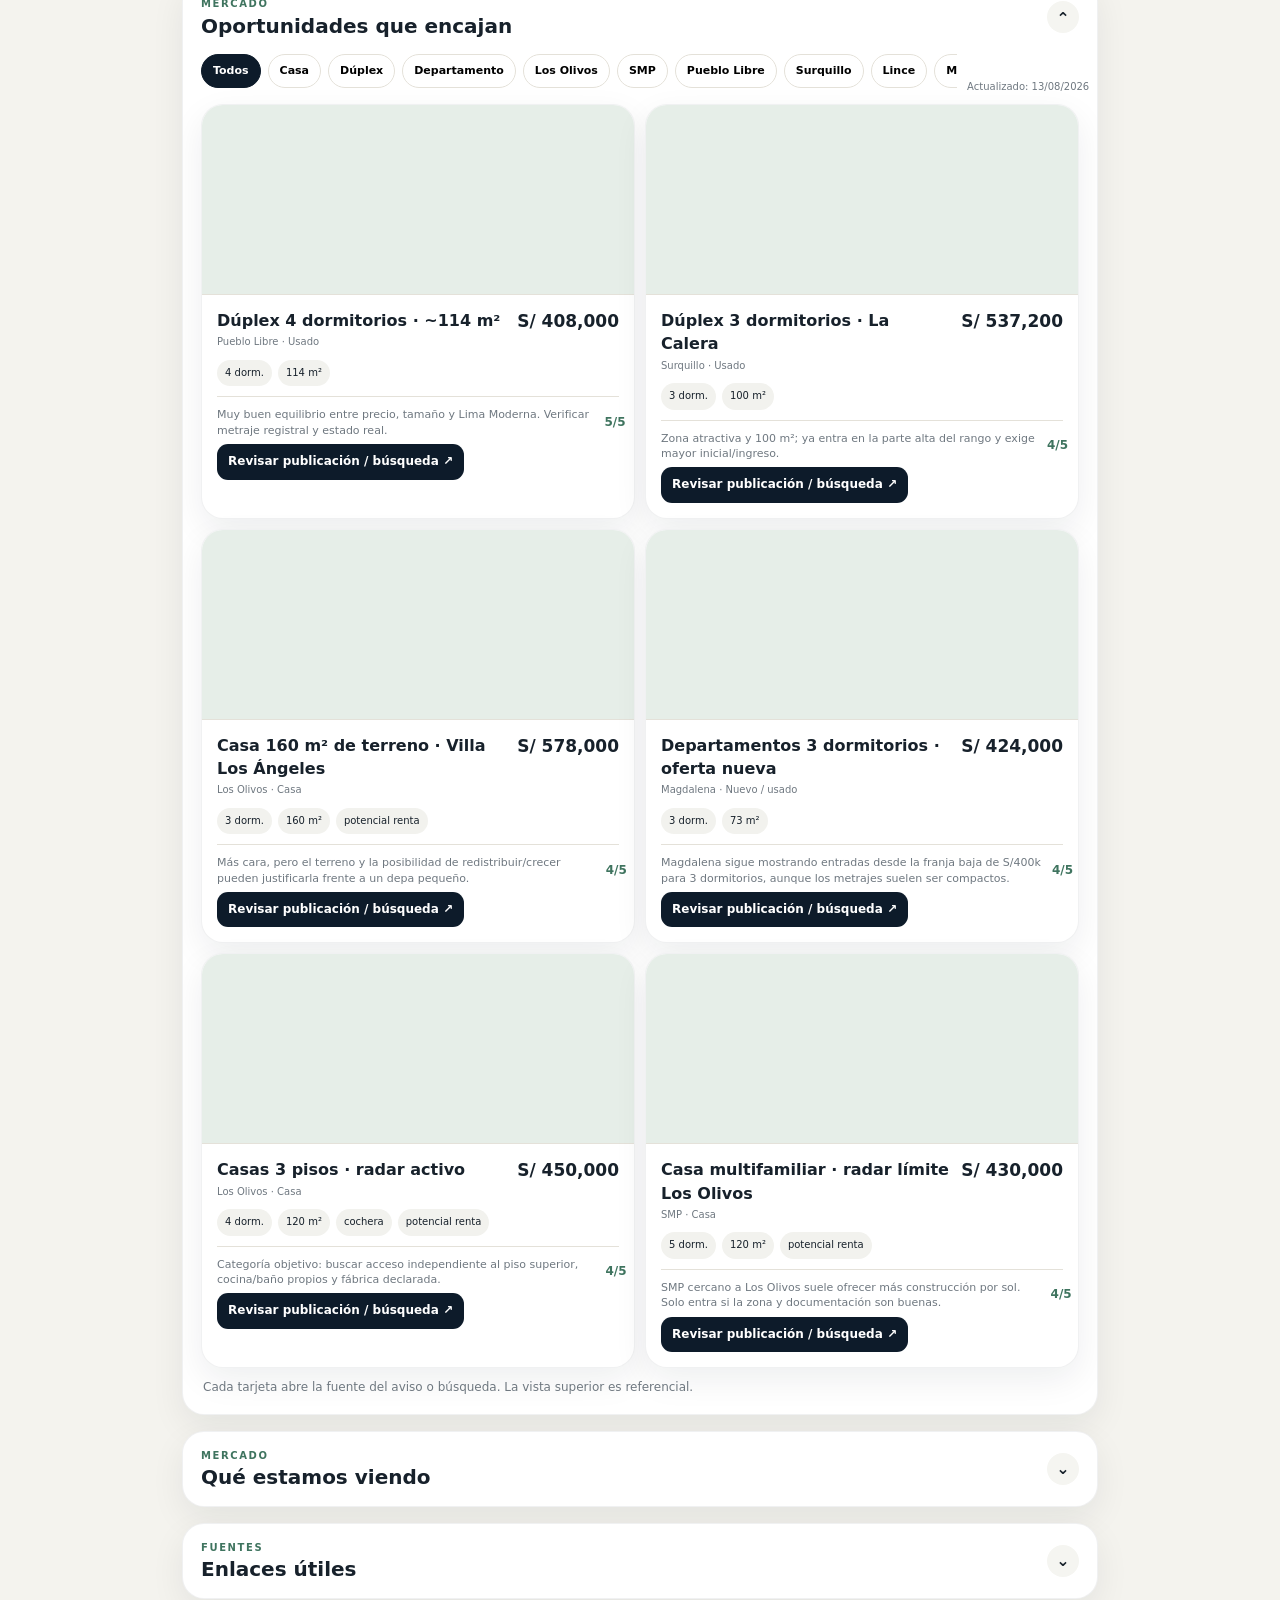
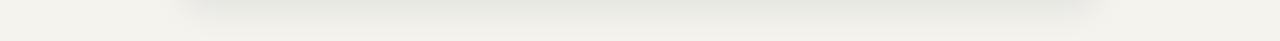
==== commit 29e64229: "feat: ordenar dashboard con acordeones y navegación compacta" ====
--- a/index.html
+++ b/index.html
@@ -1,198 +1,14 @@
-<!doctype html>
-<html lang="es">
-<head>
-  <meta charset="utf-8" />
-  <meta name="viewport" content="width=device-width, initial-scale=1, viewport-fit=cover" />
-  <meta name="theme-color" content="#0d1b2a" />
-  <meta name="description" content="Plan familiar para comprar vivienda en Lima: ahorro, créditos hipotecarios y oportunidades." />
-  <link rel="manifest" href="manifest.webmanifest" />
-  <link rel="icon" href="assets/icon.svg" type="image/svg+xml" />
-  <link rel="stylesheet" href="styles.css?v=responsive-r5" />
-  <link rel="stylesheet" href="junta.css?v=responsive-r5" />
-  <title>Plan Casa · Bry + Tía</title>
-  <style id="critical-responsive-r5">
-    html,body{width:100%;max-width:100%;overflow-x:hidden}
-    *,*::before,*::after{box-sizing:border-box}
-    main,section,article,div,label{min-width:0}
-    img,svg,canvas{max-width:100%;height:auto}
-    @media(max-width:820px){
-      main{width:100%!important;max-width:100%!important;padding:12px!important;grid-template-columns:minmax(0,1fr)!important;overflow:hidden}
-      .card,.scenario,.credit-card,.property-card,.junta-block{width:100%!important;max-width:100%!important;min-width:0!important;overflow:hidden!important}
-      .scenario-grid,.credit-list,.property-list,.slider-grid{grid-template-columns:minmax(0,1fr)!important}
-      .scenario-stats,.result-grid,.savings-summary,.form-grid,.junta-results{grid-template-columns:minmax(0,1fr)!important}
-      .scenario-top,.credit-head,.property-top,.section-heading,.junta-block-head{min-width:0;max-width:100%}
-      .scenario-top>div,.credit-head>div,.property-top>div,.section-heading>div,.junta-block-head>div{min-width:0}
-      .slider-grid label{display:grid!important;grid-template-columns:minmax(0,1fr) auto!important;gap:8px!important}
-      .slider-grid label strong{float:none!important;white-space:nowrap;text-align:right}
-      .slider-grid input[type=range]{grid-column:1/-1!important;width:100%!important;max-width:100%!important;min-width:0!important;margin-top:10px}
-      .credit-details div{display:grid!important;grid-template-columns:minmax(0,1fr)!important}
-      .credit-details b{min-width:0!important}
-      .fit{max-width:100%!important;white-space:normal!important}
-      .price{white-space:normal!important}
-      .hero-metrics{grid-template-columns:minmax(0,1fr)!important}
-      .milestone-row{grid-template-columns:72px minmax(0,1fr)!important}
-      .milestone-row small{grid-column:2!important;text-align:left!important}
-      p,h1,h2,h3,strong,span,a{overflow-wrap:anywhere;word-break:normal}
-    }
-  </style>
-</head>
-<body>
-  <header class="topbar">
-    <div>
-      <p class="eyebrow">PLAN FAMILIAR · LIMA</p>
-      <h1>Comprar sin ahogarnos <small style="font-size:9px;font-weight:800;color:#3f745f;vertical-align:middle">r5</small></h1>
-    </div>
-    <button id="refreshBtn" class="icon-btn" aria-label="Actualizar datos">↻</button>
-  </header>
-
-  <main>
-    <section class="hero card dark-card">
-      <div>
-        <span class="pill">Objetivo</span>
-        <h2>3+ dormitorios, con espacio de verdad</h2>
-        <p>Prioridad: casa multifamiliar en Los Olivos / SMP cercano. Alternativa: dúplex o depa de 3–4 dormitorios en Lima Moderna.</p>
-      </div>
-      <div class="hero-metrics">
-        <div><span>Ahorro actual</span><strong id="heroSavings">S/ 20,000</strong></div>
-        <div><span>Ingreso actual conjunto</span><strong id="heroIncome">S/ 5,130</strong></div>
-        <div><span>Ahorro mensual potencial</span><strong>S/ 1,400</strong></div>
-      </div>
-    </section>
-
-    <section>
-      <div class="section-heading">
-        <div><p class="eyebrow">ESCENARIOS</p><h2>¿Qué cambia si mi tía gana más?</h2></div>
-      </div>
-      <div id="scenarioCards" class="scenario-grid"></div>
-      <p class="hint">El salto de S/1,130 a S/1,600 no solo aumenta la cuota posible: también abre productos bancarios que exigen al menos S/1,500 por solicitante.</p>
-    </section>
-
-    <section class="card simulator">
-      <div class="section-heading compact">
-        <div><p class="eyebrow">SIMULADOR</p><h2>Jueguen con los números</h2></div>
-        <span class="status-dot">Referencial</span>
-      </div>
-
-      <div class="slider-grid">
-        <label>Tu ingreso neto <strong id="yourIncomeValue"></strong><input id="yourIncome" type="range" min="2500" max="8000" step="100" value="4000"></label>
-        <label>Ingreso de tu tía <strong id="auntIncomeValue"></strong><input id="auntIncome" type="range" min="1000" max="3500" step="50" value="1130"></label>
-        <label>Ahorro mensual adicional (fuera de junta) <strong id="monthlySavingValue"></strong><input id="monthlySaving" type="range" min="500" max="3500" step="100" value="1400"></label>
-        <label>Inicial que quieren poner <strong id="downPaymentValue"></strong><input id="downPayment" type="range" min="20000" max="140000" step="5000" value="60000"></label>
-      </div>
-
-      <div class="result-grid">
-        <article><span>Ingreso conjunto</span><strong id="combinedIncome"></strong></article>
-        <article><span>Cuota prudente (35%)</span><strong id="safePayment"></strong></article>
-        <article><span>Crédito estimado*</span><strong id="mortgageCapacity"></strong></article>
-        <article class="accent"><span>Vivienda objetivo</span><strong id="homeBudget"></strong></article>
-      </div>
-      <p class="fineprint">*Estimación a 30 años usando 7.5% TEA referencial. El banco puede aprobar menos o más según deudas, historial, edad, seguros, estabilidad laboral y tasación.</p>
-    </section>
-
-    <section id="juntaSection" class="card junta-card">
-      <div class="section-heading compact">
-        <div><p class="eyebrow">JUNTA · AHORRO COLECTIVO</p><h2>¿Cuándo tenemos realmente el dinero?</h2></div>
-        <span class="status-dot">Editable</span>
-      </div>
-      <p class="junta-intro">Hoy los S/20,000 vienen de la junta: S/10,000 de cada uno. Aquí pueden poner las fechas reales, el número que le toca a cada uno y simular una segunda junta.</p>
-
-      <div class="junta-block">
-        <div class="junta-block-head"><div><p class="eyebrow">JUNTA ACTUAL</p><h3>La que termina aprox. en noviembre</h3></div><span id="currentJuntaStatus" class="mini-pill"></span></div>
-        <div class="form-grid">
-          <label>Aporte semanal por persona <span>S/ cada sábado</span><input id="juntaWeekly" type="number" min="20" step="10" value="200"></label>
-          <label>Inicio de la junta <span id="currentStartHint">estimado, corrígelo</span><input id="juntaStart" type="date"></label>
-          <label>Fin de la junta <span>último sábado</span><input id="juntaEnd" type="date"></label>
-          <label>Tu número / turno <span>si ya lo sabes</span><input id="juntaTurnBry" type="number" min="1" placeholder="Ej. 12"></label>
-          <label>Número / turno de tu tía <span>si ya lo sabe</span><input id="juntaTurnAunt" type="number" min="1" placeholder="Ej. 18"></label>
-        </div>
-        <label class="check-row"><input id="currentSavingsIncludesPayout" type="checkbox" checked><span>Los S/20,000 actuales ya incluyen lo cobrado en esta junta. No volver a sumarlos.</span></label>
-        <div id="currentJuntaResults" class="junta-results"></div>
-      </div>
-
-      <div class="junta-block next-junta">
-        <div class="junta-block-head"><div><p class="eyebrow">PRÓXIMA JUNTA</p><h3>Probar si realmente acelera los S/40k</h3></div><label class="switch"><input id="nextJuntaEnabled" type="checkbox" checked><span></span></label></div>
-        <div id="nextJuntaFields">
-          <div class="form-grid">
-            <label>Inicio de la próxima <span>primer sábado</span><input id="nextJuntaStart" type="date"></label>
-            <label>Fin de la próxima <span>último sábado</span><input id="nextJuntaEnd" type="date"></label>
-            <label>Tu número deseado <span>temprano = adelanta capital</span><input id="nextJuntaTurnBry" type="number" min="1" value="1"></label>
-            <label>Número deseado de tu tía <span>temprano = adelanta capital</span><input id="nextJuntaTurnAunt" type="number" min="1" value="2"></label>
-          </div>
-          <div id="nextJuntaResults" class="junta-results"></div>
-          <div id="juntaRecommendation" class="junta-recommendation"></div>
-        </div>
-      </div>
-
-      <p class="fineprint">La junta se modela como ahorro/adelanto sin rentabilidad: si cobran temprano, adelanta capital pero deja pagos pendientes. Los datos quedan guardados en este dispositivo.</p>
-    </section>
-
-    <section>
-      <div class="section-heading"><div><p class="eyebrow">AHORRO</p><h2>¿Cuándo llegamos a la inicial?</h2></div></div>
-      <div class="card savings-card">
-        <div class="savings-summary">
-          <div><span>Ahorro total hoy</span><strong>S/ 20,000</strong></div>
-          <div><span>Colchón recomendado</span><strong>S/ 8,000</strong></div>
-          <div><span>Disponible para inicial hoy</span><strong>S/ 12,000</strong></div>
-        </div>
-        <div id="milestones" class="milestones"></div>
-        <p class="hint">El cálculo conserva S/8,000 como emergencia. La aportación de tu tía al ahorro puede configurarse indirectamente subiendo “ahorro mensual total” en el simulador.</p>
-      </div>
-    </section>
-
-    <section>
-      <div class="section-heading"><div><p class="eyebrow">CRÉDITOS</p><h2>Qué podemos intentar</h2></div></div>
-      <div id="creditCards" class="credit-list"></div>
-    </section>
-
-    <section class="card steps-card">
-      <div class="section-heading compact"><div><p class="eyebrow">CAMINO</p><h2>Orden correcto para no perder tiempo</h2></div></div>
-      <ol class="steps">
-        <li><b>Registrar bien la junta actual.</b><span>Poner fecha real de inicio, fin y turnos. Los S/20,000 actuales ya son capital obtenido y todavía quedan aportes semanales hasta terminar.</span></li>
-        <li><b>Reporte SBS + boletas de ambos.</b><span>Confirmar deudas, líneas abiertas, clasificación e ingresos sustentables antes de pedir una evaluación.</span></li>
-        <li><b>Preevaluar Scotiabank Familiar.</b><span>Es la ruta conjunta que mejor encaja hoy con el sueldo básico de tu tía. Importante: la ficha oficial indica que Familiar no aplica con Plan Ahorro Hipotecario.</span></li>
-        <li><b>Evaluar BCP Ahorro Local para ti.</b><span>Tu ingreso supera el mínimo publicado y el plan permite demostrar capacidad con depósitos desde 4 meses; el ahorro puede terminar como inicial.</span></li>
-        <li><b>Antes de entrar a otra junta, mirar los turnos.</b><span>Si a ambos les toca temprano, puede adelantar S/20,000. Si les toca tarde, comparar contra ahorrar directamente o usar un plan bancario.</span></li>
-        <li><b>Si tu tía llega a S/1,600 sustentables.</b><span>Volver a cotizar BCP Compartido e Interbank Dúo, porque se abren alternativas que piden alrededor de S/1,500 por solicitante.</span></li>
-        <li><b>Recién separar una vivienda.</b><span>Con preaprobación, cuota máxima definida y revisión de partida, fábrica, HR/PU y tasación del inmueble.</span></li>
-      </ol>
-    </section>
-
-    <section>
-      <div class="section-heading"><div><p class="eyebrow">MERCADO</p><h2>Oportunidades que encajan</h2></div><span id="lastUpdated" class="last-updated"></span></div>
-      <div class="filters" id="filters"></div>
-      <div id="propertyCards" class="property-list"></div>
-    </section>
-
-    <section class="card trend-card">
-      <div class="section-heading compact"><div><p class="eyebrow">LECTURA DEL MERCADO</p><h2>Lo que estamos viendo</h2></div></div>
-      <div id="trendList" class="trend-list"></div>
-    </section>
-
-    <section class="card update-card">
-      <div>
-        <p class="eyebrow">AUTOACTUALIZABLE</p>
-        <h2>¿Cómo se mantiene al día?</h2>
-        <p>La web lee <code>data/dashboard.json</code>. Incluí un script y un GitHub Action diario para revisar fuentes y actualizar el archivo cuando la publiques en GitHub Pages.</p>
-      </div>
-      <details>
-        <summary>Ver funcionamiento</summary>
-        <p>El script revisa las fuentes configuradas, conserva los últimos datos válidos si un portal bloquea el acceso y marca cambios de contenido. Las reglas bancarias siempre muestran enlace a la fuente oficial para validación final.</p>
-      </details>
-    </section>
-
-    <section class="sources-section">
-      <div class="section-heading"><div><p class="eyebrow">FUENTES</p><h2>De dónde sale todo esto</h2></div></div>
-      <div id="sources" class="sources"></div>
-    </section>
-  </main>
-
-  <nav class="bottom-nav">
-    <a href="#top" onclick="window.scrollTo({top:0,behavior:'smooth'});return false">Inicio</a>
-    <a href="#" onclick="document.querySelector('#juntaSection').scrollIntoView({behavior:'smooth'});return false">Junta</a>
-    <a href="#" onclick="document.querySelector('.credit-list').scrollIntoView({behavior:'smooth'});return false">Créditos</a>
-    <a href="#" onclick="document.querySelector('.property-list').scrollIntoView({behavior:'smooth'});return false">Viviendas</a>
-  </nav>
-
-  <script src="app.js?v=responsive-r5" defer></script>
-</body>
-</html>
+<!doctype html><html lang="es"><head><meta charset="utf-8"><meta name="viewport" content="width=device-width,initial-scale=1,viewport-fit=cover"><meta name="theme-color" content="#0d1b2a"><meta name="description" content="Plan familiar para comprar vivienda en Lima"><link rel="manifest" href="manifest.webmanifest"><link rel="icon" href="assets/icon.svg" type="image/svg+xml"><link rel="stylesheet" href="styles.css?v=r6"><title>Plan Casa · Bry + Tía</title></head><body>
+<header class="topbar" id="top"><div><p class="eyebrow">PLAN FAMILIAR · LIMA</p><h1>Comprar sin ahogarnos</h1></div><button id="refreshBtn" class="icon-btn" aria-label="Actualizar">↻</button></header>
+<main>
+<section class="hero card dark-card"><span class="pill">Meta realista</span><h2>Casa multifamiliar o dúplex grande, sin sacrificar la tranquilidad</h2><p>Prioridad: Los Olivos / SMP cercano. Alternativa: 3–4 dormitorios en Lima Moderna.</p><div class="hero-metrics"><div><span>Ahorro actual</span><strong id="heroSavings">S/20,000</strong></div><div><span>Ingreso conjunto</span><strong id="heroIncome">S/5,130</strong></div><div><span>Meta de inicial</span><strong>S/60k–80k</strong></div></div></section>
+<section><div class="section-heading"><div><p class="eyebrow">EN CORTO</p><h2>Qué conviene priorizar</h2></div></div><div class="quick-grid"><article class="quick-card"><span class="quick-icon">1</span><div><b>Scotiabank Familiar primero</b><p>Es la ruta conjunta más clara hoy.</p></div></article><article class="quick-card"><span class="quick-icon">2</span><div><b>Usado grande antes que estreno pequeño</b><p>Más metros y mejor opción de renta.</p></div></article><article class="quick-card"><span class="quick-icon">3</span><div><b>S/40k es hito; S/60k–80k es meta</b><p>Más inicial, menos presión mensual.</p></div></article></div></section>
+<details class="accordion" open><summary><div><p class="eyebrow">ESCENARIOS</p><h2>¿Qué cambia si mi tía gana más?</h2></div><span class="chevron">⌄</span></summary><div class="accordion-body"><div id="scenarioCards" class="scenario-grid"></div></div></details>
+<details class="accordion" open><summary><div><p class="eyebrow">SIMULADOR</p><h2>Jueguen con los números</h2></div><span class="chevron">⌄</span></summary><div class="accordion-body"><div class="slider-grid"><label>Tu ingreso <strong id="yourIncomeValue"></strong><input id="yourIncome" type="range" min="2500" max="8000" step="100" value="4000"></label><label>Ingreso de tu tía <strong id="auntIncomeValue"></strong><input id="auntIncome" type="range" min="1000" max="3500" step="50" value="1130"></label><label>Ahorro mensual <strong id="monthlySavingValue"></strong><input id="monthlySaving" type="range" min="500" max="3500" step="100" value="1400"></label><label>Inicial <strong id="downPaymentValue"></strong><input id="downPayment" type="range" min="20000" max="140000" step="5000" value="60000"></label></div><div class="result-grid"><article><span>Ingreso conjunto</span><strong id="combinedIncome"></strong></article><article><span>Cuota prudente</span><strong id="safePayment"></strong></article><article><span>Crédito estimado</span><strong id="mortgageCapacity"></strong></article><article class="accent"><span>Vivienda objetivo</span><strong id="homeBudget"></strong></article></div></div></details>
+<details class="accordion" id="juntaSection"><summary><div><p class="eyebrow">JUNTA</p><h2>Fechas, turnos y cuánto adelanta</h2></div><span class="chevron">⌄</span></summary><div class="accordion-body"><div class="junta-block"><div class="junta-block-head"><div><p class="eyebrow">ACTUAL</p><h3>La que termina aprox. en noviembre</h3></div><span id="currentJuntaStatus" class="mini-pill"></span></div><div class="form-grid"><label>Aporte semanal <span>por persona</span><input id="juntaWeekly" type="number" min="20" step="10" value="200"></label><label>Inicio <span>fecha real</span><input id="juntaStart" type="date"></label><label>Fin <span>último sábado</span><input id="juntaEnd" type="date"></label><label>Tu turno <span>número</span><input id="juntaTurnBry" type="number" min="1"></label><label>Turno de tu tía <span>número</span><input id="juntaTurnAunt" type="number" min="1"></label></div><label class="check-row"><input id="currentSavingsIncludesPayout" type="checkbox" checked><span>Los S/20,000 actuales ya incluyen esta junta.</span></label><div id="currentJuntaResults" class="junta-results"></div></div><div class="junta-block next-junta"><div class="junta-block-head"><div><p class="eyebrow">PRÓXIMA</p><h3>¿Acelera de verdad?</h3></div><label class="switch"><input id="nextJuntaEnabled" type="checkbox" checked><span></span></label></div><div id="nextJuntaFields"><div class="form-grid"><label>Inicio <input id="nextJuntaStart" type="date"></label><label>Fin <input id="nextJuntaEnd" type="date"></label><label>Tu turno <input id="nextJuntaTurnBry" type="number" min="1" value="1"></label><label>Turno de tu tía <input id="nextJuntaTurnAunt" type="number" min="1" value="2"></label></div><div id="nextJuntaResults" class="junta-results"></div><div id="juntaRecommendation" class="junta-recommendation"></div></div></div></div></details>
+<details class="accordion"><summary><div><p class="eyebrow">AHORRO</p><h2>Cuándo llegamos a la inicial</h2></div><span class="chevron">⌄</span></summary><div class="accordion-body"><div class="savings-summary"><div><span>Ahorro total</span><strong>S/20,000</strong></div><div><span>Colchón</span><strong>S/8,000</strong></div><div><span>Disponible hoy</span><strong>S/12,000</strong></div></div><div id="milestones" class="milestones"></div></div></details>
+<details class="accordion" id="creditsSection"><summary><div><p class="eyebrow">CRÉDITOS</p><h2>Productos que sí vale mirar</h2></div><span class="chevron">⌄</span></summary><div class="accordion-body"><div id="creditCards" class="credit-list"></div></div></details>
+<details class="accordion" open id="marketSection"><summary><div><p class="eyebrow">MERCADO</p><h2>Oportunidades que encajan</h2></div><span class="chevron">⌄</span></summary><div class="accordion-body"><div class="market-head"><div class="filters" id="filters"></div><span id="lastUpdated" class="last-updated"></span></div><div id="propertyCards" class="property-list"></div><p class="hint">Cada tarjeta abre la fuente del aviso o búsqueda. La vista superior es referencial.</p></div></details>
+<details class="accordion"><summary><div><p class="eyebrow">MERCADO</p><h2>Qué estamos viendo</h2></div><span class="chevron">⌄</span></summary><div class="accordion-body"><div id="trendList" class="trend-list"></div></div></details>
+<details class="accordion"><summary><div><p class="eyebrow">FUENTES</p><h2>Enlaces útiles</h2></div><span class="chevron">⌄</span></summary><div class="accordion-body"><div id="sources" class="sources"></div></div></details>
+</main><nav class="bottom-nav"><a href="#top">Inicio</a><a href="#juntaSection">Junta</a><a href="#creditsSection">Créditos</a><a href="#marketSection">Viviendas</a></nav><script src="app.js?v=r6" defer></script></body></html>
--- a/styles.css
+++ b/styles.css
@@ -1,230 +1 @@
-:root{
-  --bg:#f4f3ee;
-  --card:#fff;
-  --ink:#17212b;
-  --muted:#6f7880;
-  --line:#e4e1d9;
-  --navy:#0d1b2a;
-  --navy2:#18334a;
-  --green:#3f745f;
-  --mint:#dcebe3;
-  --sand:#e9dfca;
-  --amber:#b86f2b;
-  --danger:#9b4949;
-  --shadow:0 12px 34px rgba(13,27,42,.08);
-  --radius:22px;
-}
-
-*{box-sizing:border-box;min-width:0}
-html{scroll-behavior:smooth;max-width:100%;overflow-x:hidden}
-body{margin:0;max-width:100%;overflow-x:hidden;background:var(--bg);color:var(--ink);font-family:Inter,ui-sans-serif,system-ui,-apple-system,BlinkMacSystemFont,"Segoe UI",sans-serif;padding-bottom:86px}
-button,input{font:inherit;max-width:100%}
-a{color:inherit;overflow-wrap:anywhere}
-p,h1,h2,h3,strong,span{overflow-wrap:anywhere}
-section,article,div,label{min-width:0}
-
-.topbar{position:sticky;top:0;z-index:20;display:flex;justify-content:space-between;align-items:center;padding:14px 18px;background:rgba(244,243,238,.88);backdrop-filter:blur(18px);border-bottom:1px solid rgba(228,225,217,.85)}
-.topbar>div{min-width:0}
-.topbar h1{font-size:18px;margin:1px 0 0}
-.eyebrow{font-size:10px;letter-spacing:.16em;font-weight:800;color:var(--green);margin:0}
-.icon-btn{flex:0 0 42px;width:42px;height:42px;border-radius:50%;border:1px solid var(--line);background:#fff;font-size:24px;box-shadow:0 4px 18px rgba(0,0,0,.04)}
-
-main{width:100%;max-width:920px;margin:auto;padding:16px;display:grid;grid-template-columns:minmax(0,1fr);gap:24px}
-.card{width:100%;background:var(--card);border:1px solid rgba(13,27,42,.06);border-radius:var(--radius);box-shadow:var(--shadow);padding:18px}
-.dark-card{background:linear-gradient(145deg,var(--navy),var(--navy2));color:#fff}
-
-.hero{overflow:hidden;position:relative}
-.hero:after{content:"";position:absolute;width:220px;height:220px;border-radius:50%;background:rgba(255,255,255,.05);right:-80px;top:-70px}
-.hero h2{font-size:30px;line-height:1.02;margin:10px 0 12px;max-width:500px}
-.hero p{color:#dce4ea;line-height:1.55;margin:0;max-width:650px}
-.pill{display:inline-flex;padding:7px 10px;border-radius:999px;background:rgba(255,255,255,.1);font-size:12px;font-weight:700}
-.hero-metrics{margin-top:22px;display:grid;grid-template-columns:repeat(3,minmax(0,1fr));gap:10px}
-.hero-metrics div{padding:12px;border-radius:16px;background:rgba(255,255,255,.08)}
-.hero-metrics span,.result-grid span,.savings-summary span{display:block;font-size:11px;color:#b8c5ce;margin-bottom:5px}
-.hero-metrics strong{font-size:16px}
-
-.section-heading{display:flex;justify-content:space-between;align-items:flex-end;gap:12px;margin-bottom:12px;min-width:0}
-.section-heading>div{min-width:0}
-.section-heading.compact{margin-bottom:18px}
-.section-heading h2{font-size:22px;line-height:1.1;margin:4px 0 0}
-
-.scenario-grid{display:grid;grid-template-columns:minmax(0,1fr);gap:12px}
-.scenario{width:100%;padding:18px;border-radius:20px;background:#fff;border:1px solid var(--line);box-shadow:0 8px 26px rgba(13,27,42,.05);overflow:hidden}
-.scenario.recommended{border:1.5px solid var(--green);background:linear-gradient(180deg,#fff,#f4faf6)}
-.scenario-top{display:flex;justify-content:space-between;gap:10px;align-items:flex-start;min-width:0}
-.scenario-top>div{min-width:0}
-.scenario h3{margin:4px 0;font-size:20px}
-.scenario .tag{flex:0 0 auto;font-size:11px;font-weight:800;border-radius:999px;padding:6px 9px;background:var(--mint);color:var(--green)}
-.scenario-stats{display:grid;grid-template-columns:repeat(2,minmax(0,1fr));gap:8px;margin:14px 0}
-.scenario-stats div{min-width:0;padding:12px;border-radius:14px;background:#f7f7f4}
-.scenario-stats span{display:block;font-size:11px;color:var(--muted)}
-.scenario-stats strong{display:block;font-size:17px}
-.bank-badges{display:flex;flex-wrap:wrap;gap:6px}
-.bank-badge{font-size:11px;padding:7px 9px;border-radius:999px;background:#eef1f2}
-.bank-badge.yes{background:#e3f0e8;color:#275841}
-.bank-badge.maybe{background:#f7ecd9;color:#82551e}
-.bank-badge.no{background:#f4e3e3;color:#803f3f}
-.hint,.fineprint{font-size:12px;line-height:1.5;color:var(--muted);margin:10px 3px 0}
-.status-dot{flex:0 0 auto;font-size:11px;border-radius:999px;padding:6px 9px;background:#edf4ef;color:var(--green);font-weight:800}
-
-.slider-grid{display:grid;grid-template-columns:minmax(0,1fr);gap:18px}
-.slider-grid label{display:grid;grid-template-columns:minmax(0,1fr) auto;column-gap:10px;align-items:center;font-size:13px;font-weight:700}
-.slider-grid label strong{float:none;color:var(--green);text-align:right;white-space:nowrap}
-.slider-grid input[type=range]{grid-column:1/-1;width:100%;min-width:0;margin:10px 0 0;accent-color:var(--green)}
-
-.result-grid{display:grid;grid-template-columns:repeat(2,minmax(0,1fr));gap:9px;margin-top:20px}
-.result-grid article{min-width:0;padding:14px;border-radius:15px;background:#f5f5f1}
-.result-grid span{color:var(--muted)}
-.result-grid strong{display:block;font-size:19px}
-.result-grid .accent{background:var(--navy);color:#fff}
-.result-grid .accent span{color:#c9d3db}
-
-.savings-summary{display:grid;grid-template-columns:repeat(3,minmax(0,1fr));gap:8px}
-.savings-summary div{min-width:0;padding:12px;border-radius:14px;background:#f6f5f1}
-.savings-summary span{color:var(--muted)}
-.milestones{margin-top:18px;display:grid;gap:12px}
-.milestone-row{display:grid;grid-template-columns:90px minmax(0,1fr) auto;gap:10px;align-items:center}
-.milestone-row>strong{font-size:14px}
-.progress{height:9px;border-radius:999px;background:#eeeae0;overflow:hidden}
-.progress i{display:block;height:100%;background:linear-gradient(90deg,var(--green),#6e9a84);border-radius:inherit}
-.milestone-row small{color:var(--muted);font-size:11px;text-align:right}
-
-/* Junta */
-.junta-card{display:grid;gap:16px}
-.junta-intro{margin:0;color:var(--muted);font-size:13px;line-height:1.55}
-.junta-block{padding:15px;border:1px solid var(--line);border-radius:18px;background:#fafaf7;overflow:hidden}
-.junta-block.next-junta{background:#f7faf8;border-color:#d9e6df}
-.junta-block-head{display:flex;justify-content:space-between;align-items:flex-start;gap:12px;margin-bottom:14px}
-.junta-block-head>div{min-width:0}
-.junta-block-head h3{font-size:17px;margin:4px 0 0}
-.mini-pill{flex:0 0 auto;font-size:10px;font-weight:800;padding:6px 8px;border-radius:999px;background:var(--mint);color:var(--green)}
-.form-grid{display:grid;grid-template-columns:repeat(2,minmax(0,1fr));gap:10px}
-.form-grid label{display:grid;gap:5px;padding:11px;border-radius:13px;background:#fff;border:1px solid var(--line);font-size:12px;font-weight:800}
-.form-grid label span{font-size:10px;font-weight:500;color:var(--muted)}
-.form-grid input[type=number],.form-grid input[type=date]{width:100%;min-width:0;border:1px solid #d8d8d2;border-radius:10px;padding:10px;background:#fff;color:var(--ink)}
-.check-row{display:flex;align-items:flex-start;gap:9px;margin-top:12px;font-size:11px;line-height:1.45;color:var(--muted)}
-.check-row input{flex:0 0 auto;margin-top:2px}
-.junta-results{display:grid;grid-template-columns:repeat(2,minmax(0,1fr));gap:8px;margin-top:12px}
-.junta-results article{min-width:0;padding:11px;border-radius:13px;background:#fff;border:1px solid rgba(13,27,42,.05)}
-.junta-results article.accent{background:var(--navy);color:#fff}
-.junta-results span{display:block;font-size:10px;color:var(--muted);margin-bottom:4px}
-.junta-results .accent span{color:#c9d3db}
-.junta-results strong{display:block;font-size:15px}
-.junta-recommendation{margin-top:12px;padding:12px;border-radius:14px;background:#eef5f0;display:grid;gap:4px}
-.junta-recommendation b{font-size:13px}
-.junta-recommendation span,.junta-recommendation small{font-size:11px;line-height:1.45;color:var(--muted)}
-.switch{position:relative;display:inline-block;flex:0 0 42px;width:42px;height:24px}
-.switch input{opacity:0;width:0;height:0}
-.switch span{position:absolute;inset:0;border-radius:999px;background:#d6d9d7;transition:.2s}
-.switch span:before{content:"";position:absolute;width:18px;height:18px;left:3px;top:3px;border-radius:50%;background:#fff;box-shadow:0 1px 4px rgba(0,0,0,.18);transition:.2s}
-.switch input:checked+span{background:var(--green)}
-.switch input:checked+span:before{transform:translateX(18px)}
-.is-disabled{opacity:.45;pointer-events:none}
-
-.credit-list{display:grid;grid-template-columns:minmax(0,1fr);gap:12px}
-.credit-card{width:100%;background:#fff;border-radius:20px;padding:17px;border:1px solid var(--line);overflow:hidden}
-.credit-head{display:flex;justify-content:space-between;align-items:flex-start;gap:10px}
-.credit-head>div{min-width:0}
-.credit-head h3{margin:0 0 5px;font-size:18px}
-.credit-head p{margin:0;color:var(--muted);font-size:12px}
-.fit{flex:0 0 auto;max-width:48%;white-space:normal;text-align:center;font-size:11px;font-weight:800;padding:7px 9px;border-radius:999px;height:max-content}
-.fit.high{background:#e3f0e8;color:#285a41}
-.fit.medium{background:#f8ead4;color:#83531b}
-.fit.low{background:#f4e1e1;color:#823f3f}
-.credit-details{margin:13px 0;display:grid;gap:7px;font-size:13px}
-.credit-details div{display:grid;grid-template-columns:88px minmax(0,1fr);gap:8px}
-.credit-details b{min-width:0}
-.credit-card a,.property-card a{display:inline-flex;margin-top:4px;font-size:12px;font-weight:800;color:var(--green);text-decoration:none}
-
-.steps{padding:0;margin:0;list-style:none;counter-reset:step;display:grid;gap:14px}
-.steps li{counter-increment:step;display:grid;grid-template-columns:36px minmax(0,1fr);column-gap:11px;position:relative}
-.steps li:before{content:counter(step);grid-row:1/3;width:34px;height:34px;border-radius:50%;display:grid;place-items:center;background:var(--navy);color:#fff;font-weight:800}
-.steps b{font-size:14px}
-.steps span{font-size:12px;color:var(--muted);line-height:1.45;margin-top:3px}
-
-.filters{display:flex;max-width:100%;gap:7px;overflow-x:auto;overscroll-behavior-inline:contain;padding-bottom:8px;scrollbar-width:none}
-.filters::-webkit-scrollbar{display:none}
-.filter-btn{flex:0 0 auto;border:1px solid var(--line);background:#fff;border-radius:999px;padding:9px 12px;font-size:12px;font-weight:700}
-.filter-btn.active{background:var(--navy);color:#fff;border-color:var(--navy)}
-.last-updated{font-size:10px;color:var(--muted);text-align:right}
-
-.property-list{display:grid;grid-template-columns:minmax(0,1fr);gap:12px}
-.property-card{width:100%;background:#fff;border:1px solid var(--line);border-radius:20px;padding:16px;overflow:hidden}
-.property-top{display:flex;justify-content:space-between;gap:12px}
-.property-top>div{min-width:0}
-.property-card h3{font-size:17px;margin:0 0 4px}
-.property-card .district{font-size:11px;color:var(--muted)}
-.price{flex:0 0 auto;font-size:18px;font-weight:900;white-space:nowrap}
-.property-meta{display:flex;flex-wrap:wrap;gap:6px;margin:12px 0}
-.property-meta span{background:#f2f2ee;border-radius:999px;padding:7px 9px;font-size:11px}
-.score{display:flex;justify-content:space-between;gap:12px;align-items:center;border-top:1px solid var(--line);padding-top:11px;margin-top:10px}
-.score p{min-width:0;font-size:12px;color:var(--muted);margin:0;line-height:1.4}
-.score strong{flex:0 0 auto;font-size:12px;color:var(--green);white-space:nowrap}
-
-.trend-list{display:grid;gap:12px}
-.trend-item{display:grid;grid-template-columns:36px minmax(0,1fr);gap:10px}
-.trend-icon{width:36px;height:36px;border-radius:12px;background:var(--sand);display:grid;place-items:center}
-.trend-item h3{font-size:14px;margin:0 0 4px}
-.trend-item p{font-size:12px;color:var(--muted);margin:0;line-height:1.45}
-.update-card code{font-size:12px;background:#f1f1ed;padding:2px 5px;border-radius:5px}
-.update-card p{color:var(--muted);line-height:1.5;font-size:13px}
-.update-card summary{font-weight:800;font-size:13px;cursor:pointer}
-.sources{display:grid;gap:8px}
-.source-link{display:flex;justify-content:space-between;gap:10px;padding:12px;border-radius:14px;background:#fff;border:1px solid var(--line);text-decoration:none;font-size:12px}
-.source-link span:first-child{min-width:0}
-.source-link span:last-child{flex:0 0 auto;color:var(--green);font-weight:800}
-
-.bottom-nav{position:fixed;z-index:30;bottom:0;left:0;right:0;padding:9px max(12px,env(safe-area-inset-left)) calc(9px + env(safe-area-inset-bottom));display:grid;grid-template-columns:repeat(4,minmax(0,1fr));background:rgba(255,255,255,.94);backdrop-filter:blur(18px);border-top:1px solid var(--line)}
-.bottom-nav a{text-decoration:none;text-align:center;font-size:11px;font-weight:800;color:#53606a;padding:8px 3px}
-
-@media(min-width:700px){
-  body{padding-bottom:20px}
-  .bottom-nav{display:none}
-  .topbar{padding-left:max(20px,calc((100vw - 920px)/2 + 16px));padding-right:max(20px,calc((100vw - 920px)/2 + 16px))}
-  main{padding:24px}
-  .scenario-grid{grid-template-columns:repeat(2,minmax(0,1fr))}
-  .slider-grid{grid-template-columns:repeat(2,minmax(0,1fr))}
-  .result-grid{grid-template-columns:repeat(4,minmax(0,1fr))}
-  .credit-list,.property-list{grid-template-columns:repeat(2,minmax(0,1fr))}
-  .form-grid{grid-template-columns:repeat(3,minmax(0,1fr))}
-  .junta-results{grid-template-columns:repeat(4,minmax(0,1fr))}
-  .hero{padding:26px}
-  .hero h2{font-size:40px}
-  .card{padding:22px}
-}
-
-@media(max-width:480px){
-  main{padding:12px;gap:18px}
-  .topbar{padding:12px}
-  .card,.scenario{padding:15px;border-radius:18px}
-  .hero h2{font-size:27px}
-  .hero-metrics{grid-template-columns:minmax(0,1fr)}
-  .section-heading{align-items:flex-start}
-  .section-heading h2{font-size:20px}
-  .scenario-stats{grid-template-columns:minmax(0,1fr)}
-  .result-grid{grid-template-columns:minmax(0,1fr)}
-  .savings-summary{grid-template-columns:minmax(0,1fr)}
-  .form-grid{grid-template-columns:minmax(0,1fr)}
-  .junta-results{grid-template-columns:minmax(0,1fr)}
-  .milestone-row{grid-template-columns:74px minmax(0,1fr)}
-  .milestone-row small{grid-column:2;text-align:left}
-  .credit-head{display:grid;grid-template-columns:minmax(0,1fr)}
-  .fit{max-width:100%;justify-self:start}
-  .credit-details div{grid-template-columns:minmax(0,1fr)}
-  .credit-details b{margin-bottom:-4px}
-  .property-top{display:grid;grid-template-columns:minmax(0,1fr)}
-  .price{margin-top:2px}
-  .score{align-items:flex-start}
-  .junta-block-head{align-items:flex-start}
-  .mini-pill{max-width:45%;white-space:normal;text-align:center}
-  .slider-grid label{grid-template-columns:minmax(0,1fr)}
-  .slider-grid label strong{margin-top:3px;text-align:left}
-}
-
-@media(max-width:360px){
-  .topbar h1{font-size:16px}
-  .hero h2{font-size:24px}
-  .eyebrow{letter-spacing:.12em}
-  .card,.scenario{padding:13px}
-  .bottom-nav a{font-size:10px}
-}
+:root{--bg:#f4f3ee;--card:#fff;--ink:#17212b;--muted:#6f7880;--line:#e4e1d9;--navy:#0d1b2a;--navy2:#18334a;--green:#3f745f;--mint:#dcebe3;--sand:#eee5d3;--amber:#83531b;--danger:#823f3f;--shadow:0 12px 34px rgba(13,27,42,.07);--radius:22px}*{box-sizing:border-box;min-width:0}html{scroll-behavior:smooth;overflow-x:hidden}body{margin:0;overflow-x:hidden;background:var(--bg);color:var(--ink);font-family:Inter,ui-sans-serif,system-ui,-apple-system,BlinkMacSystemFont,"Segoe UI",sans-serif;padding-bottom:88px;line-height:1.45}button,input{font:inherit;max-width:100%}a{color:inherit;text-decoration:none}p,h1,h2,h3,strong,span{overflow-wrap:anywhere}.topbar{position:sticky;top:0;z-index:30;display:flex;justify-content:space-between;align-items:center;padding:13px 16px;background:rgba(244,243,238,.9);backdrop-filter:blur(18px);border-bottom:1px solid rgba(228,225,217,.9)}.topbar h1{font-size:18px;margin:1px 0 0}.eyebrow{font-size:10px;letter-spacing:.16em;font-weight:800;color:var(--green);margin:0;text-transform:uppercase}.icon-btn{flex:0 0 42px;width:42px;height:42px;border-radius:50%;border:1px solid var(--line);background:#fff;font-size:24px;box-shadow:0 4px 18px rgba(0,0,0,.04)}main{width:100%;max-width:960px;margin:auto;padding:14px;display:grid;grid-template-columns:minmax(0,1fr);gap:16px}.card,.accordion,.quick-card,.scenario,.credit-card,.property-card{background:#fff;border:1px solid rgba(13,27,42,.06);border-radius:var(--radius);box-shadow:var(--shadow)}.dark-card{background:linear-gradient(145deg,var(--navy),var(--navy2));color:#fff}.hero{padding:20px;overflow:hidden;position:relative}.hero:after{content:"";position:absolute;width:220px;height:220px;border-radius:50%;background:rgba(255,255,255,.05);right:-80px;top:-70px}.hero h2{font-size:29px;line-height:1.03;margin:10px 0 10px;max-width:620px}.hero p{color:#dce4ea;margin:0;max-width:720px}.pill{display:inline-flex;padding:7px 10px;border-radius:999px;background:rgba(255,255,255,.1);font-size:12px;font-weight:700}.hero-metrics{margin-top:18px;display:grid;grid-template-columns:repeat(3,minmax(0,1fr));gap:9px}.hero-metrics div{padding:12px;border-radius:16px;background:rgba(255,255,255,.08)}.hero-metrics span,.result-grid span,.savings-summary span{display:block;font-size:11px;color:#b8c5ce;margin-bottom:5px}.hero-metrics strong{font-size:16px}.section-heading{display:flex;justify-content:space-between;align-items:flex-end;gap:12px;margin-bottom:10px}.section-heading h2{font-size:21px;line-height:1.08;margin:3px 0 0}.quick-grid{display:grid;grid-template-columns:repeat(3,minmax(0,1fr));gap:9px}.quick-card{padding:14px;display:grid;grid-template-columns:34px minmax(0,1fr);gap:10px;align-items:flex-start}.quick-icon{width:34px;height:34px;border-radius:12px;background:var(--navy);color:#fff;display:grid;place-items:center;font-weight:900}.quick-card b{font-size:14px}.quick-card p{font-size:12px;color:var(--muted);margin:4px 0 0}.accordion{overflow:hidden}.accordion summary{list-style:none;cursor:pointer;display:flex;justify-content:space-between;align-items:center;gap:12px;padding:17px 18px}.accordion summary::-webkit-details-marker{display:none}.accordion summary h2{font-size:20px;line-height:1.08;margin:4px 0 0}.chevron{flex:0 0 32px;width:32px;height:32px;border-radius:50%;display:grid;place-items:center;background:#f5f5f1;font-weight:900;transition:.2s}.accordion[open] .chevron{transform:rotate(180deg)}.accordion-body{padding:0 18px 18px}.scenario-grid{display:grid;grid-template-columns:repeat(2,minmax(0,1fr));gap:10px}.scenario{padding:17px;overflow:hidden}.scenario.recommended{border:1.5px solid var(--green);background:linear-gradient(180deg,#fff,#f4faf6)}.scenario-top{display:flex;justify-content:space-between;gap:10px;align-items:flex-start}.scenario h3{margin:4px 0;font-size:20px}.scenario .tag{flex:0 0 auto;font-size:11px;font-weight:800;border-radius:999px;padding:6px 9px;background:var(--mint);color:var(--green)}.scenario-stats{display:grid;grid-template-columns:repeat(2,minmax(0,1fr));gap:8px;margin:13px 0}.scenario-stats div{padding:11px;border-radius:14px;background:#f7f7f4}.scenario-stats span{display:block;font-size:11px;color:var(--muted)}.scenario-stats strong{display:block;font-size:17px}.bank-badges{display:flex;flex-wrap:wrap;gap:6px}.bank-badge{font-size:11px;padding:7px 9px;border-radius:999px;background:#eef1f2}.bank-badge.yes{background:#e3f0e8;color:#275841}.bank-badge.maybe{background:#f7ecd9;color:#82551e}.bank-badge.no{background:#f4e3e3;color:#803f3f}.hint,.fineprint{font-size:12px;line-height:1.5;color:var(--muted);margin:10px 2px 0}.slider-grid{display:grid;grid-template-columns:repeat(2,minmax(0,1fr));gap:16px}.slider-grid label{display:grid;grid-template-columns:minmax(0,1fr) auto;gap:8px;align-items:center;font-size:13px;font-weight:700}.slider-grid label strong{color:var(--green);white-space:nowrap}.slider-grid input[type=range]{grid-column:1/-1;width:100%;min-width:0;margin:9px 0 0;accent-color:var(--green)}.result-grid{display:grid;grid-template-columns:repeat(4,minmax(0,1fr));gap:8px;margin-top:17px}.result-grid article{padding:13px;border-radius:15px;background:#f5f5f1}.result-grid span{color:var(--muted)}.result-grid strong{display:block;font-size:18px}.result-grid .accent{background:var(--navy);color:#fff}.result-grid .accent span{color:#c9d3db}.junta-intro{font-size:13px;line-height:1.55;color:var(--muted);margin:0 0 14px}.junta-block{border:1px solid var(--line);border-radius:18px;padding:15px;background:#fafaf7;margin-top:10px}.next-junta{background:#f7faf8}.junta-block-head{display:flex;align-items:flex-start;justify-content:space-between;gap:12px;margin-bottom:12px}.junta-block-head h3{margin:3px 0 0;font-size:17px}.mini-pill{font-size:10px;font-weight:800;padding:6px 8px;border-radius:999px;background:var(--mint);color:var(--green);white-space:nowrap}.form-grid{display:grid;grid-template-columns:repeat(2,minmax(0,1fr));gap:9px}.form-grid label{display:grid;gap:5px;padding:10px;border-radius:13px;background:#fff;border:1px solid var(--line);font-size:12px;font-weight:800}.form-grid label span{color:var(--muted);font-size:10px;font-weight:600}.form-grid input[type=date],.form-grid input[type=number]{width:100%;min-width:0;border:1px solid #d8d8d2;border-radius:10px;padding:10px;background:#fff;color:var(--ink);outline:none}.check-row{display:flex;gap:9px;align-items:flex-start;margin:12px 2px 4px;font-size:11px;line-height:1.45;color:var(--muted)}.check-row input{margin-top:2px;accent-color:var(--green)}.junta-results{display:grid;grid-template-columns:repeat(2,minmax(0,1fr));gap:8px;margin-top:12px}.junta-results article{background:#fff;border-radius:13px;padding:11px;min-height:62px}.junta-results article.accent{background:var(--navy);color:#fff}.junta-results span{display:block;color:var(--muted);font-size:10px;margin-bottom:4px}.junta-results .accent span{color:#c9d3db}.junta-results strong{font-size:14px;line-height:1.2}.junta-recommendation{display:grid;gap:4px;margin-top:11px;padding:12px;border-radius:14px;background:var(--sand);font-size:12px}.junta-recommendation b{font-size:13px}.junta-recommendation span,.junta-recommendation small{color:#5f625f;line-height:1.45}.switch{position:relative;width:42px;height:24px;flex:0 0 auto}.switch input{opacity:0;width:0;height:0}.switch span{position:absolute;inset:0;background:#cfd5d2;border-radius:999px}.switch span:before{content:"";position:absolute;width:18px;height:18px;left:3px;top:3px;border-radius:50%;background:#fff;transition:.2s;box-shadow:0 2px 5px rgba(0,0,0,.15)}.switch input:checked+span{background:var(--green)}.switch input:checked+span:before{transform:translateX(18px)}#nextJuntaFields.is-disabled{opacity:.48;pointer-events:none}.savings-summary{display:grid;grid-template-columns:repeat(3,minmax(0,1fr));gap:8px}.savings-summary div{padding:12px;border-radius:14px;background:#f6f5f1}.savings-summary span{color:var(--muted)}.milestones{margin-top:16px;display:grid;gap:11px}.milestone-row{display:grid;grid-template-columns:86px minmax(0,1fr) auto;gap:10px;align-items:center}.milestone-row>strong{font-size:14px}.progress{height:9px;border-radius:999px;background:#eeeae0;overflow:hidden}.progress i{display:block;height:100%;background:linear-gradient(90deg,var(--green),#6e9a84);border-radius:inherit}.milestone-row small{color:var(--muted);font-size:11px;text-align:right}.credit-list{display:grid;grid-template-columns:repeat(2,minmax(0,1fr));gap:10px}.credit-card{padding:16px;overflow:hidden}.credit-head{display:flex;justify-content:space-between;align-items:flex-start;gap:10px}.credit-head h3{margin:0 0 5px;font-size:17px}.credit-head p{margin:0;color:var(--muted);font-size:12px}.fit{flex:0 0 auto;max-width:46%;white-space:normal;text-align:center;font-size:10px;font-weight:800;padding:7px 9px;border-radius:999px;height:max-content}.fit.high{background:#e3f0e8;color:#285a41}.fit.medium{background:#f8ead4;color:#83531b}.fit.low{background:#f4e1e1;color:#823f3f}.credit-details{margin:12px 0;display:grid;gap:7px;font-size:12px}.credit-details div{display:grid;grid-template-columns:88px minmax(0,1fr);gap:7px}.credit-card a,.property-card a{display:inline-flex;margin-top:6px;padding:9px 11px;border-radius:11px;background:var(--navy);color:#fff;font-size:12px;font-weight:800;text-decoration:none}.market-head{display:flex;justify-content:space-between;align-items:flex-end;gap:10px}.filters{display:flex;max-width:100%;gap:7px;overflow-x:auto;padding-bottom:6px;scrollbar-width:none}.filters::-webkit-scrollbar{display:none}.filter-btn{flex:0 0 auto;border:1px solid var(--line);background:#fff;border-radius:999px;padding:8px 11px;font-size:11px;font-weight:700}.filter-btn.active{background:var(--navy);color:#fff;border-color:var(--navy)}.last-updated{font-size:10px;color:var(--muted);white-space:nowrap}.property-list{display:grid;grid-template-columns:repeat(2,minmax(0,1fr));gap:10px;margin-top:10px}.property-card{overflow:hidden;padding:0}.property-card:before{content:"";display:block;width:100%;aspect-ratio:16/7;background:#e6eee8 url('assets/property-placeholder.svg?v=r6') center/cover no-repeat;border-bottom:1px solid var(--line)}.property-card>div,.property-card>p,.property-card>a{margin-left:15px;margin-right:15px}.property-top{display:flex;justify-content:space-between;gap:10px;padding-top:14px}.property-card h3{font-size:16px;margin:0 0 3px}.property-card .district{font-size:10px;color:var(--muted)}.price{flex:0 0 auto;font-size:17px;font-weight:900;white-space:nowrap}.property-meta{display:flex;flex-wrap:wrap;gap:6px;margin-top:10px}.property-meta span{background:#f2f2ee;border-radius:999px;padding:6px 8px;font-size:10px}.score{display:flex;justify-content:space-between;gap:10px;align-items:center;border-top:1px solid var(--line);padding-top:10px;margin-top:10px}.score p{font-size:11px;color:var(--muted);margin:0;line-height:1.4}.score strong{font-size:12px;color:var(--green);white-space:nowrap}.property-card a{margin-bottom:15px}.steps{padding:0;margin:0;list-style:none;counter-reset:step;display:grid;gap:12px}.steps li{counter-increment:step;display:grid;grid-template-columns:34px minmax(0,1fr);column-gap:10px;position:relative}.steps li:before{content:counter(step);grid-row:1/3;width:32px;height:32px;border-radius:50%;display:grid;place-items:center;background:var(--navy);color:#fff;font-weight:800}.steps b{font-size:13px}.steps span{font-size:11px;color:var(--muted);line-height:1.45;margin-top:3px}.trend-list{display:grid;gap:10px}.trend-item{display:grid;grid-template-columns:34px minmax(0,1fr);gap:9px;padding:11px;border-radius:14px;background:#f7f7f3}.trend-icon{width:34px;height:34px;border-radius:11px;background:var(--sand);display:grid;place-items:center}.trend-item h3{font-size:13px;margin:0 0 3px}.trend-item p{font-size:11px;color:var(--muted);margin:0;line-height:1.45}.sources{display:grid;gap:8px}.source-link{display:flex;justify-content:space-between;gap:10px;padding:11px;border-radius:13px;background:#fff;border:1px solid var(--line);text-decoration:none;font-size:12px}.source-link span:last-child{color:var(--green);font-weight:800}.bottom-nav{position:fixed;z-index:30;bottom:10px;left:10px;right:10px;padding:7px;display:grid;grid-template-columns:repeat(4,1fr);gap:5px;background:rgba(255,255,255,.94);backdrop-filter:blur(18px);border:1px solid rgba(13,27,42,.06);border-radius:17px;box-shadow:0 10px 30px rgba(13,27,42,.12)}.bottom-nav a{text-decoration:none;text-align:center;font-size:11px;font-weight:800;color:#53606a;padding:9px 3px;border-radius:10px}@media(min-width:821px){body{padding-bottom:20px}.bottom-nav{display:none}main{padding:22px}.hero{padding:26px}.hero h2{font-size:38px}.junta-results{grid-template-columns:repeat(4,minmax(0,1fr))}}@media(max-width:820px){.quick-grid,.scenario-grid,.slider-grid,.result-grid,.credit-list,.property-list,.hero-metrics,.savings-summary,.form-grid{grid-template-columns:minmax(0,1fr)}.market-head{display:block}.last-updated{display:block;text-align:left;margin:4px 0 8px}.scenario-stats,.junta-results{grid-template-columns:repeat(2,minmax(0,1fr))}.credit-details div{grid-template-columns:minmax(0,1fr)}.property-card:before{aspect-ratio:16/6}.property-top,.credit-head,.scenario-top,.junta-block-head{align-items:flex-start}.milestone-row{grid-template-columns:70px minmax(0,1fr)}.milestone-row small{grid-column:2;text-align:left}}@media(max-width:430px){main{padding:11px;gap:13px}.hero{padding:18px}.hero h2{font-size:26px}.accordion summary{padding:15px}.accordion-body{padding:0 15px 15px}.accordion summary h2{font-size:19px}.quick-card{padding:12px}.scenario-stats,.junta-results{grid-template-columns:minmax(0,1fr)}.property-card:before{aspect-ratio:16/7}.price{white-space:normal}.fit{max-width:50%}}
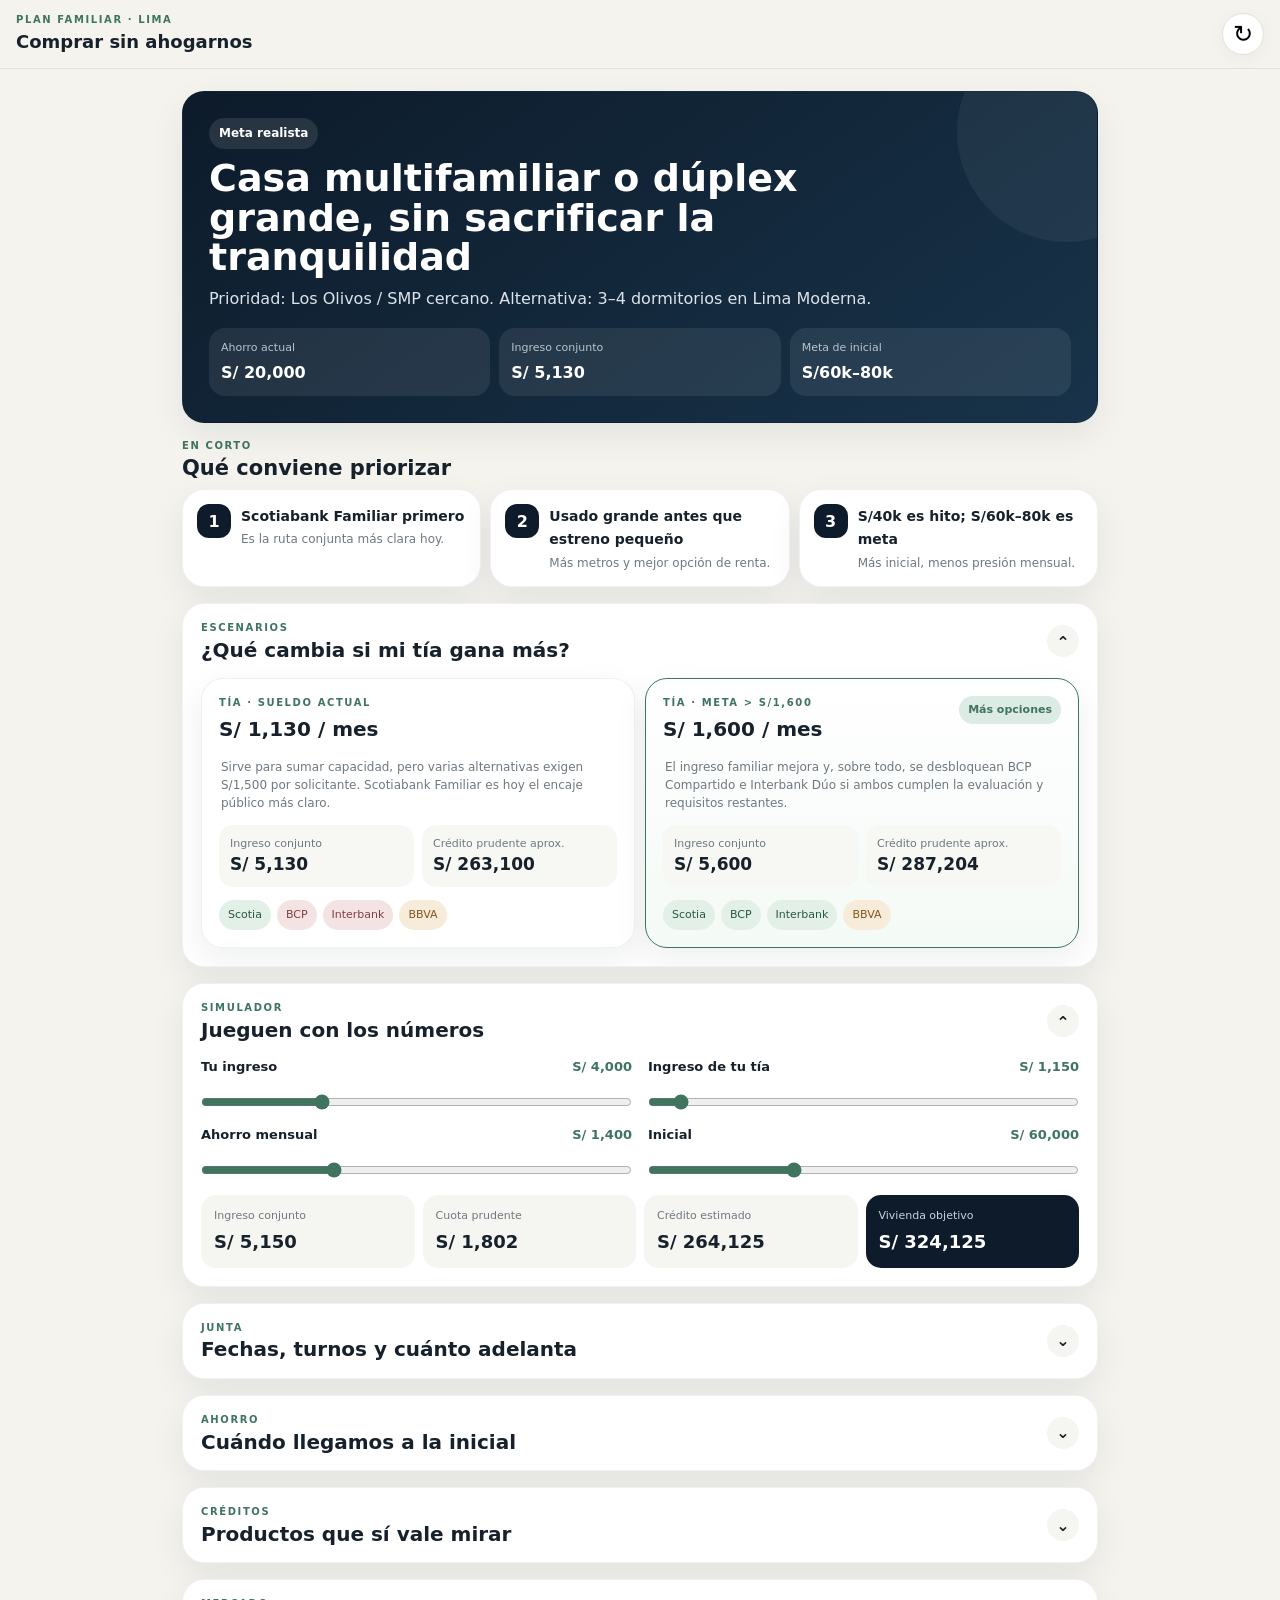
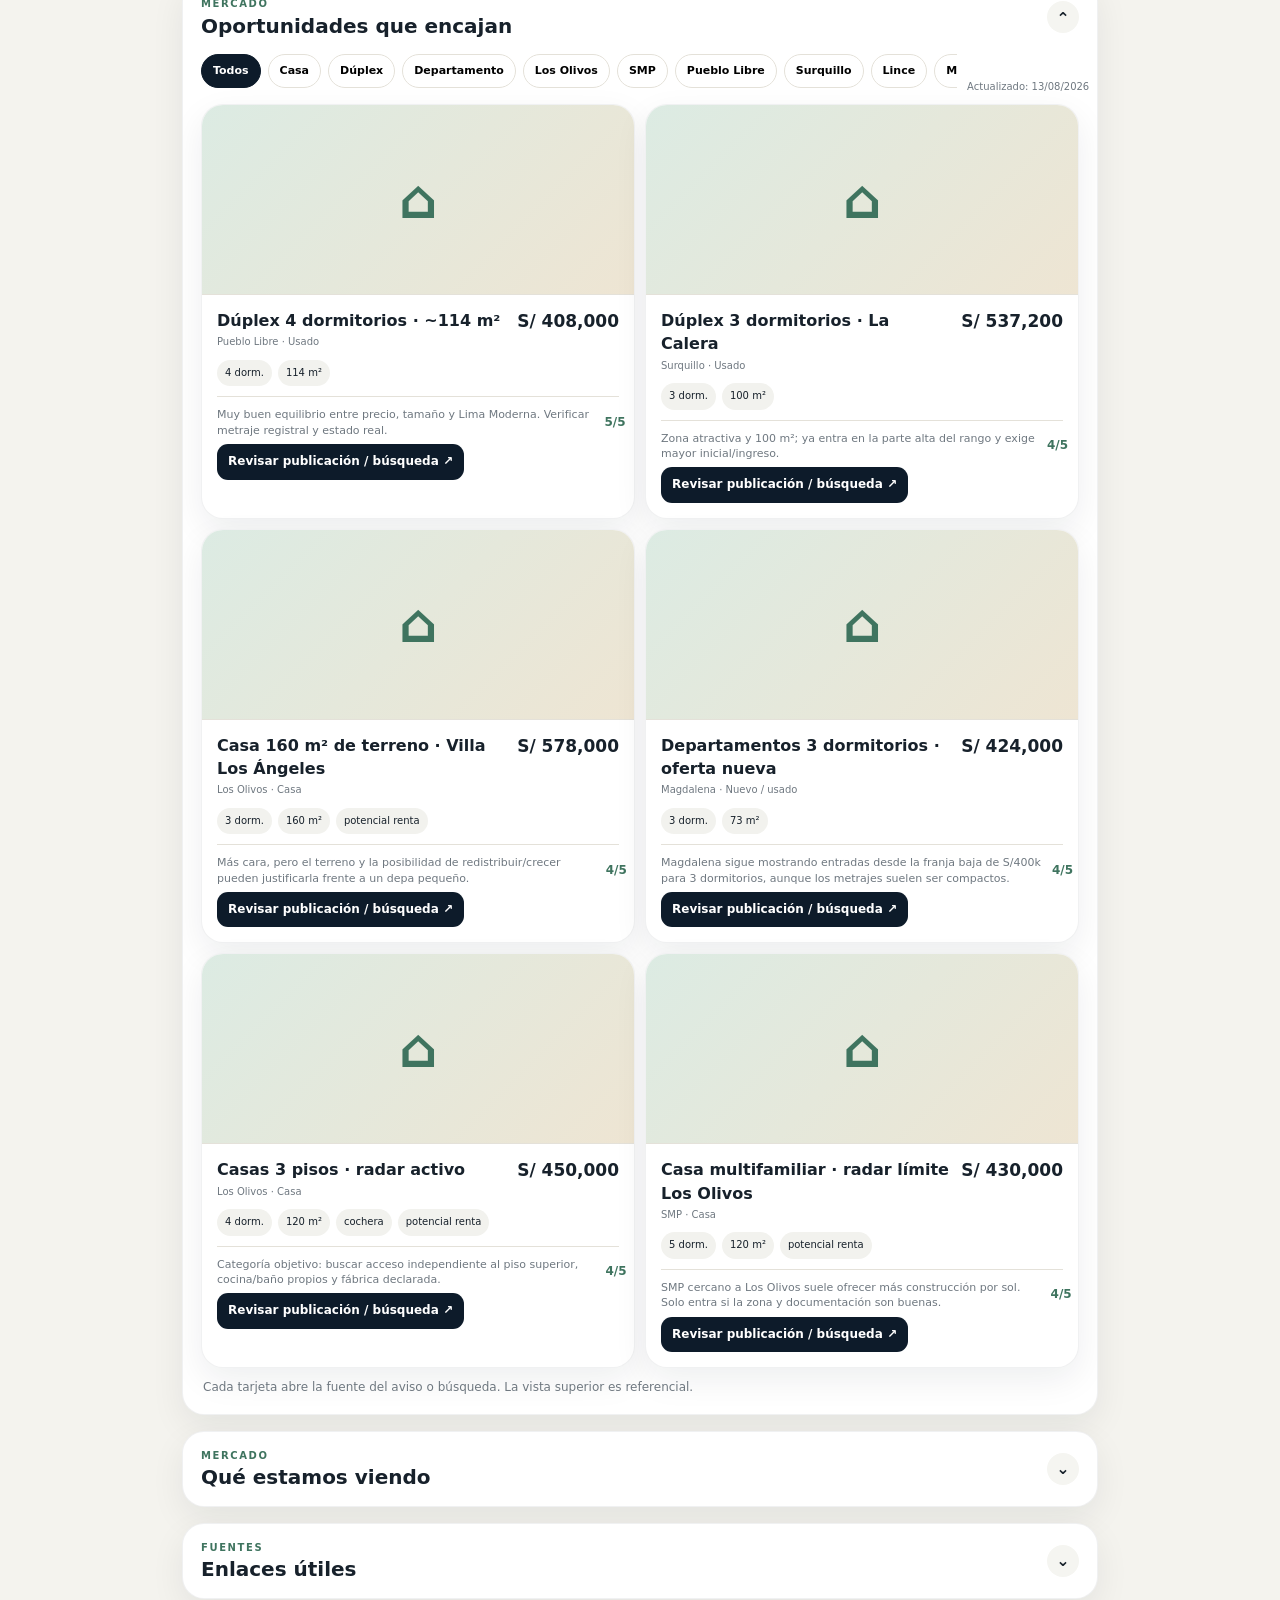
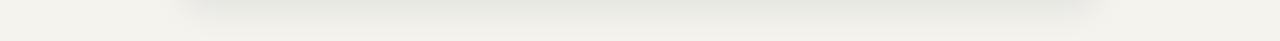
==== commit 23002175: "fix: usar ilustración CSS en propiedades y forzar assets r7" ====
--- a/index.html
+++ b/index.html
@@ -1,4 +1,4 @@
-<!doctype html><html lang="es"><head><meta charset="utf-8"><meta name="viewport" content="width=device-width,initial-scale=1,viewport-fit=cover"><meta name="theme-color" content="#0d1b2a"><meta name="description" content="Plan familiar para comprar vivienda en Lima"><link rel="manifest" href="manifest.webmanifest"><link rel="icon" href="assets/icon.svg" type="image/svg+xml"><link rel="stylesheet" href="styles.css?v=r6"><title>Plan Casa · Bry + Tía</title></head><body>
+<!doctype html><html lang="es"><head><meta charset="utf-8"><meta name="viewport" content="width=device-width,initial-scale=1,viewport-fit=cover"><meta name="theme-color" content="#0d1b2a"><meta name="description" content="Plan familiar para comprar vivienda en Lima"><link rel="manifest" href="manifest.webmanifest"><link rel="icon" href="assets/icon.svg" type="image/svg+xml"><link rel="stylesheet" href="styles.css?v=r7"><style>.property-card:before{content:"⌂"!important;display:grid!important;place-items:center!important;background:linear-gradient(135deg,#dcebe3,#eee5d3)!important;color:#3f745f!important;font-size:54px!important;font-weight:900!important}</style><title>Plan Casa · Bry + Tía</title></head><body>
 <header class="topbar" id="top"><div><p class="eyebrow">PLAN FAMILIAR · LIMA</p><h1>Comprar sin ahogarnos</h1></div><button id="refreshBtn" class="icon-btn" aria-label="Actualizar">↻</button></header>
 <main>
 <section class="hero card dark-card"><span class="pill">Meta realista</span><h2>Casa multifamiliar o dúplex grande, sin sacrificar la tranquilidad</h2><p>Prioridad: Los Olivos / SMP cercano. Alternativa: 3–4 dormitorios en Lima Moderna.</p><div class="hero-metrics"><div><span>Ahorro actual</span><strong id="heroSavings">S/20,000</strong></div><div><span>Ingreso conjunto</span><strong id="heroIncome">S/5,130</strong></div><div><span>Meta de inicial</span><strong>S/60k–80k</strong></div></div></section>
@@ -11,4 +11,4 @@
 <details class="accordion" open id="marketSection"><summary><div><p class="eyebrow">MERCADO</p><h2>Oportunidades que encajan</h2></div><span class="chevron">⌄</span></summary><div class="accordion-body"><div class="market-head"><div class="filters" id="filters"></div><span id="lastUpdated" class="last-updated"></span></div><div id="propertyCards" class="property-list"></div><p class="hint">Cada tarjeta abre la fuente del aviso o búsqueda. La vista superior es referencial.</p></div></details>
 <details class="accordion"><summary><div><p class="eyebrow">MERCADO</p><h2>Qué estamos viendo</h2></div><span class="chevron">⌄</span></summary><div class="accordion-body"><div id="trendList" class="trend-list"></div></div></details>
 <details class="accordion"><summary><div><p class="eyebrow">FUENTES</p><h2>Enlaces útiles</h2></div><span class="chevron">⌄</span></summary><div class="accordion-body"><div id="sources" class="sources"></div></div></details>
-</main><nav class="bottom-nav"><a href="#top">Inicio</a><a href="#juntaSection">Junta</a><a href="#creditsSection">Créditos</a><a href="#marketSection">Viviendas</a></nav><script src="app.js?v=r6" defer></script></body></html>
+</main><nav class="bottom-nav"><a href="#top">Inicio</a><a href="#juntaSection">Junta</a><a href="#creditsSection">Créditos</a><a href="#marketSection">Viviendas</a></nav><script src="app.js?v=r7" defer></script></body></html>
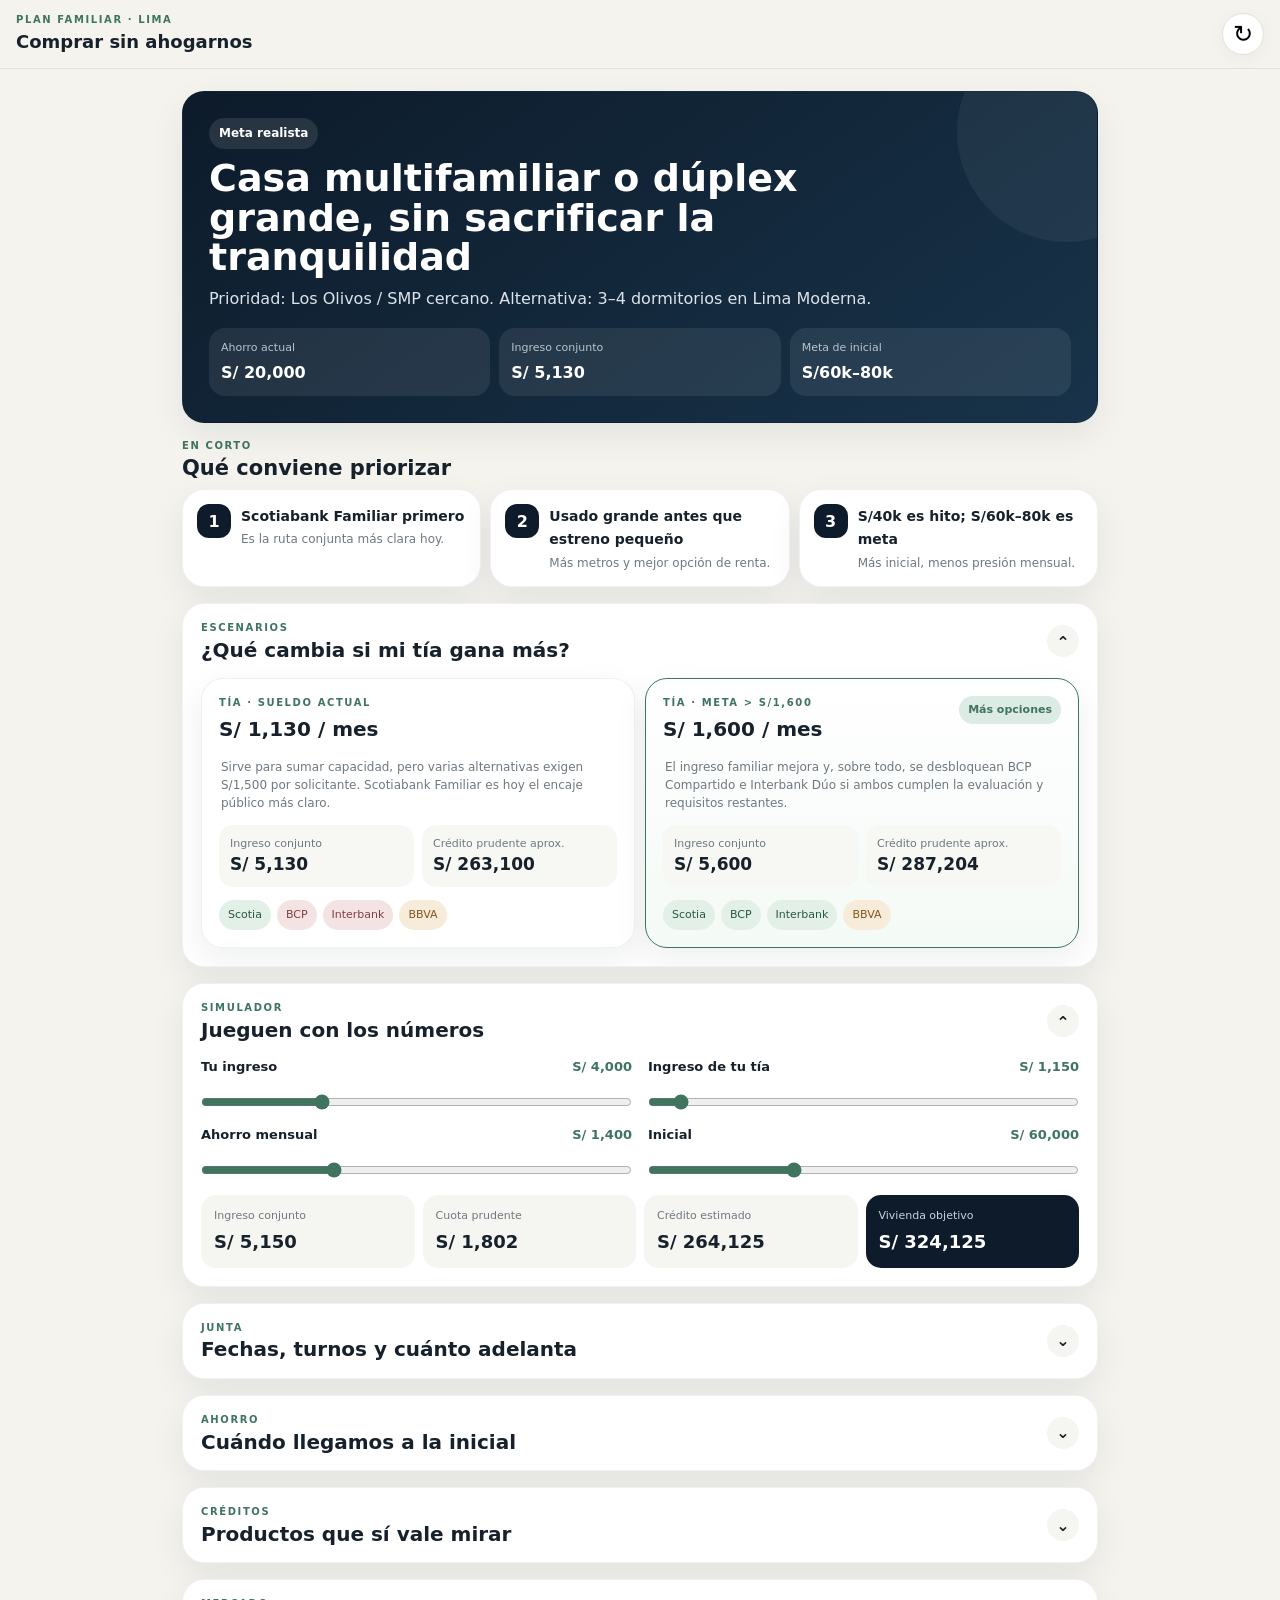
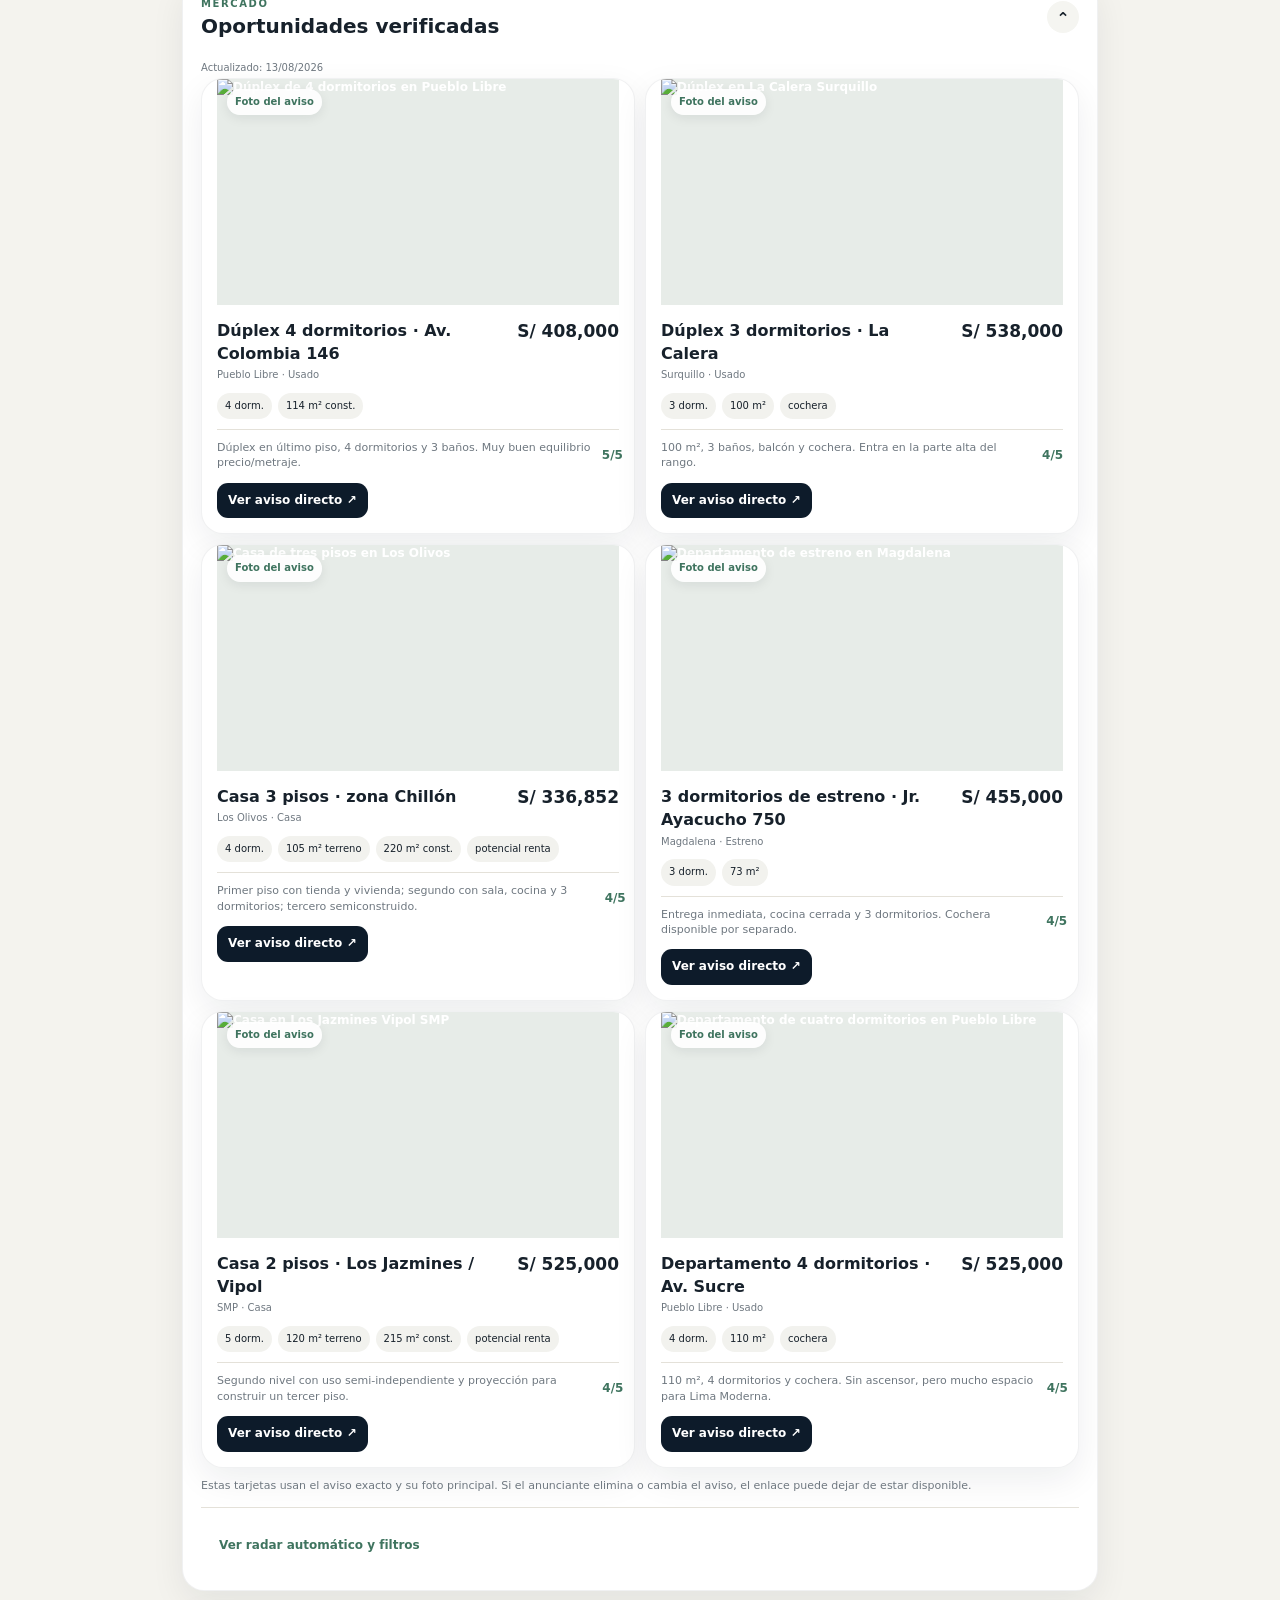
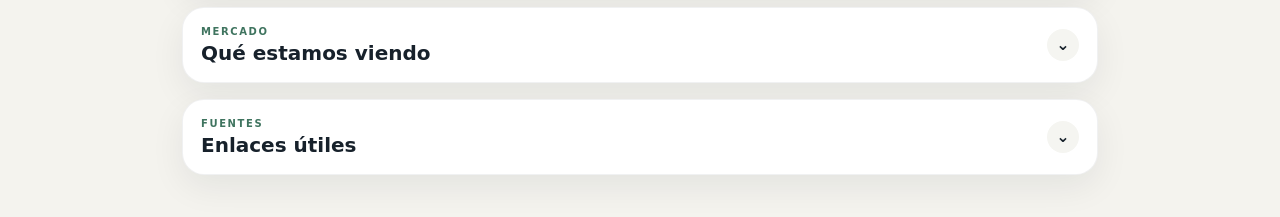
==== commit 6da8f3ec: "fix: mostrar fotos reales y enlaces directos" ====
--- a/index.html
+++ b/index.html
@@ -1,4 +1,6 @@
-<!doctype html><html lang="es"><head><meta charset="utf-8"><meta name="viewport" content="width=device-width,initial-scale=1,viewport-fit=cover"><meta name="theme-color" content="#0d1b2a"><meta name="description" content="Plan familiar para comprar vivienda en Lima"><link rel="manifest" href="manifest.webmanifest"><link rel="icon" href="assets/icon.svg" type="image/svg+xml"><link rel="stylesheet" href="styles.css?v=r7"><style>.property-card:before{content:"⌂"!important;display:grid!important;place-items:center!important;background:linear-gradient(135deg,#dcebe3,#eee5d3)!important;color:#3f745f!important;font-size:54px!important;font-weight:900!important}</style><title>Plan Casa · Bry + Tía</title></head><body>
+<!doctype html><html lang="es"><head><meta charset="utf-8"><meta name="viewport" content="width=device-width,initial-scale=1,viewport-fit=cover"><meta name="theme-color" content="#0d1b2a"><meta name="description" content="Plan familiar para comprar vivienda en Lima"><link rel="manifest" href="manifest.webmanifest"><link rel="icon" href="assets/icon.svg" type="image/svg+xml"><link rel="stylesheet" href="styles.css?v=r8"><style>
+.verified-list{display:grid;grid-template-columns:repeat(2,minmax(0,1fr));gap:10px}.verified-card:before{display:none!important}.verified-card{overflow:hidden!important;padding:0!important}.verified-image{display:block!important;margin:0!important;padding:0!important;background:#e7ece8!important;border-radius:0!important;width:100%;aspect-ratio:16/9;overflow:hidden}.verified-image img{width:100%;height:100%;display:block;object-fit:cover}.verified-card .property-top,.verified-card .property-meta,.verified-card .score,.verified-card .verified-actions{margin-left:15px;margin-right:15px}.verified-card .property-top{padding-top:14px}.verified-actions{display:flex;gap:7px;flex-wrap:wrap;margin-top:12px;margin-bottom:15px}.verified-actions a{margin:0!important}.verified-label{position:absolute;left:10px;top:10px;padding:6px 8px;border-radius:999px;background:rgba(255,255,255,.92);color:#3f745f;font-size:10px;font-weight:800;box-shadow:0 3px 12px rgba(13,27,42,.08)}.verified-media{position:relative}.verified-note{font-size:11px;color:#6f7880;margin:10px 0 14px}.radar-details{margin-top:14px;border-top:1px solid #e4e1d9;padding-top:12px}.radar-details summary{cursor:pointer;font-size:12px;font-weight:800;color:#3f745f}.radar-details .filters{margin-top:10px}.radar-details #propertyCards{margin-top:10px}@media(max-width:820px){.verified-list{grid-template-columns:minmax(0,1fr)}}
+</style><title>Plan Casa · Bry + Tía</title></head><body>
 <header class="topbar" id="top"><div><p class="eyebrow">PLAN FAMILIAR · LIMA</p><h1>Comprar sin ahogarnos</h1></div><button id="refreshBtn" class="icon-btn" aria-label="Actualizar">↻</button></header>
 <main>
 <section class="hero card dark-card"><span class="pill">Meta realista</span><h2>Casa multifamiliar o dúplex grande, sin sacrificar la tranquilidad</h2><p>Prioridad: Los Olivos / SMP cercano. Alternativa: 3–4 dormitorios en Lima Moderna.</p><div class="hero-metrics"><div><span>Ahorro actual</span><strong id="heroSavings">S/20,000</strong></div><div><span>Ingreso conjunto</span><strong id="heroIncome">S/5,130</strong></div><div><span>Meta de inicial</span><strong>S/60k–80k</strong></div></div></section>
@@ -8,7 +10,14 @@
 <details class="accordion" id="juntaSection"><summary><div><p class="eyebrow">JUNTA</p><h2>Fechas, turnos y cuánto adelanta</h2></div><span class="chevron">⌄</span></summary><div class="accordion-body"><div class="junta-block"><div class="junta-block-head"><div><p class="eyebrow">ACTUAL</p><h3>La que termina aprox. en noviembre</h3></div><span id="currentJuntaStatus" class="mini-pill"></span></div><div class="form-grid"><label>Aporte semanal <span>por persona</span><input id="juntaWeekly" type="number" min="20" step="10" value="200"></label><label>Inicio <span>fecha real</span><input id="juntaStart" type="date"></label><label>Fin <span>último sábado</span><input id="juntaEnd" type="date"></label><label>Tu turno <span>número</span><input id="juntaTurnBry" type="number" min="1"></label><label>Turno de tu tía <span>número</span><input id="juntaTurnAunt" type="number" min="1"></label></div><label class="check-row"><input id="currentSavingsIncludesPayout" type="checkbox" checked><span>Los S/20,000 actuales ya incluyen esta junta.</span></label><div id="currentJuntaResults" class="junta-results"></div></div><div class="junta-block next-junta"><div class="junta-block-head"><div><p class="eyebrow">PRÓXIMA</p><h3>¿Acelera de verdad?</h3></div><label class="switch"><input id="nextJuntaEnabled" type="checkbox" checked><span></span></label></div><div id="nextJuntaFields"><div class="form-grid"><label>Inicio <input id="nextJuntaStart" type="date"></label><label>Fin <input id="nextJuntaEnd" type="date"></label><label>Tu turno <input id="nextJuntaTurnBry" type="number" min="1" value="1"></label><label>Turno de tu tía <input id="nextJuntaTurnAunt" type="number" min="1" value="2"></label></div><div id="nextJuntaResults" class="junta-results"></div><div id="juntaRecommendation" class="junta-recommendation"></div></div></div></div></details>
 <details class="accordion"><summary><div><p class="eyebrow">AHORRO</p><h2>Cuándo llegamos a la inicial</h2></div><span class="chevron">⌄</span></summary><div class="accordion-body"><div class="savings-summary"><div><span>Ahorro total</span><strong>S/20,000</strong></div><div><span>Colchón</span><strong>S/8,000</strong></div><div><span>Disponible hoy</span><strong>S/12,000</strong></div></div><div id="milestones" class="milestones"></div></div></details>
 <details class="accordion" id="creditsSection"><summary><div><p class="eyebrow">CRÉDITOS</p><h2>Productos que sí vale mirar</h2></div><span class="chevron">⌄</span></summary><div class="accordion-body"><div id="creditCards" class="credit-list"></div></div></details>
-<details class="accordion" open id="marketSection"><summary><div><p class="eyebrow">MERCADO</p><h2>Oportunidades que encajan</h2></div><span class="chevron">⌄</span></summary><div class="accordion-body"><div class="market-head"><div class="filters" id="filters"></div><span id="lastUpdated" class="last-updated"></span></div><div id="propertyCards" class="property-list"></div><p class="hint">Cada tarjeta abre la fuente del aviso o búsqueda. La vista superior es referencial.</p></div></details>
+<details class="accordion" open id="marketSection"><summary><div><p class="eyebrow">MERCADO</p><h2>Oportunidades verificadas</h2></div><span class="chevron">⌄</span></summary><div class="accordion-body"><span id="lastUpdated" class="last-updated"></span><div class="verified-list">
+<article class="property-card verified-card"><div class="verified-media"><a class="verified-image" href="https://www.adondevivir.com/propiedades/clasificado/veclapin-departamento-de-114-m-sup2--a.-c.-con-5-habitaciones-149253322.html" target="_blank" rel="noopener"><img src="https://img10.naventcdn.com/avisos/111/01/49/25/18/78/360x266/1593545870.jpg?rapc=bXZhX2ltYWdl%3FisFirstImage%3Dtrue" referrerpolicy="no-referrer" loading="lazy" alt="Dúplex de 4 dormitorios en Pueblo Libre"></a><span class="verified-label">Foto del aviso</span></div><div class="property-top"><div><h3>Dúplex 4 dormitorios · Av. Colombia 146</h3><div class="district">Pueblo Libre · Usado</div></div><div class="price">S/ 408,000</div></div><div class="property-meta"><span>4 dorm.</span><span>114 m² const.</span></div><div class="score"><p>Dúplex en último piso, 4 dormitorios y 3 baños. Muy buen equilibrio precio/metraje.</p><strong>5/5</strong></div><div class="verified-actions"><a href="https://www.adondevivir.com/propiedades/clasificado/veclapin-departamento-de-114-m-sup2--a.-c.-con-5-habitaciones-149253322.html" target="_blank" rel="noopener">Ver aviso directo ↗</a></div></article>
+<article class="property-card verified-card"><div class="verified-media"><a class="verified-image" href="https://www.adondevivir.com/propiedades/clasificado/veclapin-duplex-en-venta-con-vista-panoramica-en-surquillo-148695342.html" target="_blank" rel="noopener"><img src="https://img10.naventcdn.com/avisos/resize/111/01/48/69/51/35/1200x1200/1582683296.jpg?rapc=bXZhX2ltYWdl%3FisFirstImage%3Dtrue" referrerpolicy="no-referrer" loading="lazy" alt="Dúplex en La Calera Surquillo"></a><span class="verified-label">Foto del aviso</span></div><div class="property-top"><div><h3>Dúplex 3 dormitorios · La Calera</h3><div class="district">Surquillo · Usado</div></div><div class="price">S/ 538,000</div></div><div class="property-meta"><span>3 dorm.</span><span>100 m²</span><span>cochera</span></div><div class="score"><p>100 m², 3 baños, balcón y cochera. Entra en la parte alta del rango.</p><strong>4/5</strong></div><div class="verified-actions"><a href="https://www.adondevivir.com/propiedades/clasificado/veclapin-duplex-en-venta-con-vista-panoramica-en-surquillo-148695342.html" target="_blank" rel="noopener">Ver aviso directo ↗</a></div></article>
+<article class="property-card verified-card"><div class="verified-media"><a class="verified-image" href="https://urbania.pe/inmueble/clasificado/veclcain-venta-de-casa-en-los-olivos-lima-4-dormitorios-146507156" target="_blank" rel="noopener"><img src="https://img10.naventcdn.com/avisos/resize/111/01/46/50/71/56/1200x1200/1533689620.jpg?isFirstImage=true" referrerpolicy="no-referrer" loading="lazy" alt="Casa de tres pisos en Los Olivos"></a><span class="verified-label">Foto del aviso</span></div><div class="property-top"><div><h3>Casa 3 pisos · zona Chillón</h3><div class="district">Los Olivos · Casa</div></div><div class="price">S/ 336,852</div></div><div class="property-meta"><span>4 dorm.</span><span>105 m² terreno</span><span>220 m² const.</span><span>potencial renta</span></div><div class="score"><p>Primer piso con tienda y vivienda; segundo con sala, cocina y 3 dormitorios; tercero semiconstruido.</p><strong>4/5</strong></div><div class="verified-actions"><a href="https://urbania.pe/inmueble/clasificado/veclcain-venta-de-casa-en-los-olivos-lima-4-dormitorios-146507156" target="_blank" rel="noopener">Ver aviso directo ↗</a></div></article>
+<article class="property-card verified-card"><div class="verified-media"><a class="verified-image" href="https://urbania.pe/inmueble/clasificado/veclapin-venta-de-departamento-en-san-felipe-magdalena-3-dormitorios-ascensor-149567293" target="_blank" rel="noopener"><img src="https://img10.naventcdn.com/avisos/resize/111/01/49/56/72/93/1200x1200/1600225546.jpg?isFirstImage=true" referrerpolicy="no-referrer" loading="lazy" alt="Departamento de estreno en Magdalena"></a><span class="verified-label">Foto del aviso</span></div><div class="property-top"><div><h3>3 dormitorios de estreno · Jr. Ayacucho 750</h3><div class="district">Magdalena · Estreno</div></div><div class="price">S/ 455,000</div></div><div class="property-meta"><span>3 dorm.</span><span>73 m²</span></div><div class="score"><p>Entrega inmediata, cocina cerrada y 3 dormitorios. Cochera disponible por separado.</p><strong>4/5</strong></div><div class="verified-actions"><a href="https://urbania.pe/inmueble/clasificado/veclapin-venta-de-departamento-en-san-felipe-magdalena-3-dormitorios-ascensor-149567293" target="_blank" rel="noopener">Ver aviso directo ↗</a></div></article>
+<article class="property-card verified-card"><div class="verified-media"><a class="verified-image" href="https://www.adondevivir.com/propiedades/clasificado/veclcain-casa-en-venta-149435589.html" target="_blank" rel="noopener"><img src="https://img10.naventcdn.com/avisos/111/01/49/43/55/27/360x266/1597344804.jpg?rapc=bXZhX2ltYWdl%3FisFirstImage%3Dtrue" referrerpolicy="no-referrer" loading="lazy" alt="Casa en Los Jazmines Vipol SMP"></a><span class="verified-label">Foto del aviso</span></div><div class="property-top"><div><h3>Casa 2 pisos · Los Jazmines / Vipol</h3><div class="district">SMP · Casa</div></div><div class="price">S/ 525,000</div></div><div class="property-meta"><span>5 dorm.</span><span>120 m² terreno</span><span>215 m² const.</span><span>potencial renta</span></div><div class="score"><p>Segundo nivel con uso semi-independiente y proyección para construir un tercer piso.</p><strong>4/5</strong></div><div class="verified-actions"><a href="https://www.adondevivir.com/propiedades/clasificado/veclcain-casa-en-venta-149435589.html" target="_blank" rel="noopener">Ver aviso directo ↗</a></div></article>
+<article class="property-card verified-card"><div class="verified-media"><a class="verified-image" href="https://www.adondevivir.com/propiedades/clasificado/veclapin-departamento-04-dorm.-149730437.html" target="_blank" rel="noopener"><img src="https://img10.naventcdn.com/avisos/111/01/49/92/67/80/360x266/1607739797.jpg?rapc=bXZhX2ltYWdl%3FisFirstImage%3Dtrue" referrerpolicy="no-referrer" loading="lazy" alt="Departamento de cuatro dormitorios en Pueblo Libre"></a><span class="verified-label">Foto del aviso</span></div><div class="property-top"><div><h3>Departamento 4 dormitorios · Av. Sucre</h3><div class="district">Pueblo Libre · Usado</div></div><div class="price">S/ 525,000</div></div><div class="property-meta"><span>4 dorm.</span><span>110 m²</span><span>cochera</span></div><div class="score"><p>110 m², 4 dormitorios y cochera. Sin ascensor, pero mucho espacio para Lima Moderna.</p><strong>4/5</strong></div><div class="verified-actions"><a href="https://www.adondevivir.com/propiedades/clasificado/veclapin-departamento-04-dorm.-149730437.html" target="_blank" rel="noopener">Ver aviso directo ↗</a></div></article>
+</div><p class="verified-note">Estas tarjetas usan el aviso exacto y su foto principal. Si el anunciante elimina o cambia el aviso, el enlace puede dejar de estar disponible.</p><details class="radar-details"><summary>Ver radar automático y filtros</summary><div class="filters" id="filters"></div><div id="propertyCards" class="property-list"></div></details></div></details>
 <details class="accordion"><summary><div><p class="eyebrow">MERCADO</p><h2>Qué estamos viendo</h2></div><span class="chevron">⌄</span></summary><div class="accordion-body"><div id="trendList" class="trend-list"></div></div></details>
 <details class="accordion"><summary><div><p class="eyebrow">FUENTES</p><h2>Enlaces útiles</h2></div><span class="chevron">⌄</span></summary><div class="accordion-body"><div id="sources" class="sources"></div></div></details>
-</main><nav class="bottom-nav"><a href="#top">Inicio</a><a href="#juntaSection">Junta</a><a href="#creditsSection">Créditos</a><a href="#marketSection">Viviendas</a></nav><script src="app.js?v=r7" defer></script></body></html>
+</main><nav class="bottom-nav"><a href="#top">Inicio</a><a href="#juntaSection">Junta</a><a href="#creditsSection">Créditos</a><a href="#marketSection">Viviendas</a></nav><script src="app.js?v=r8" defer></script></body></html>
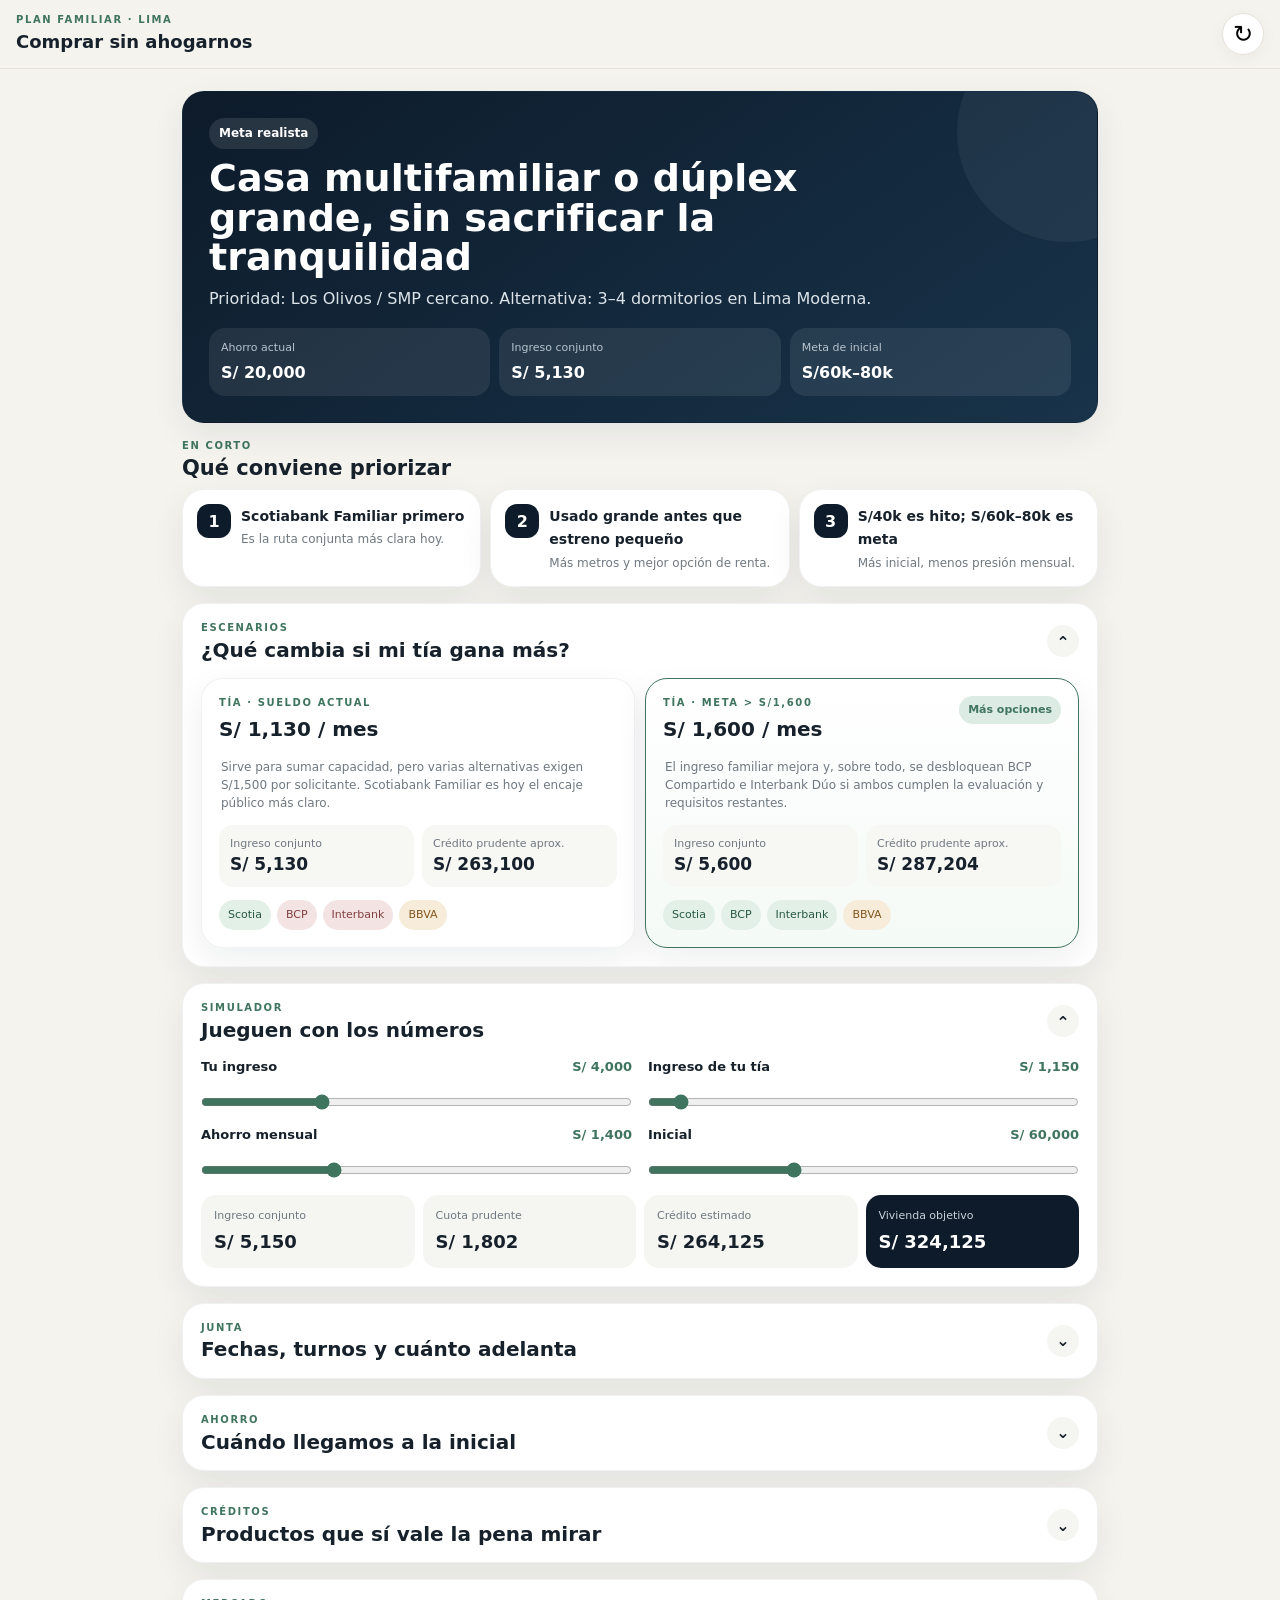
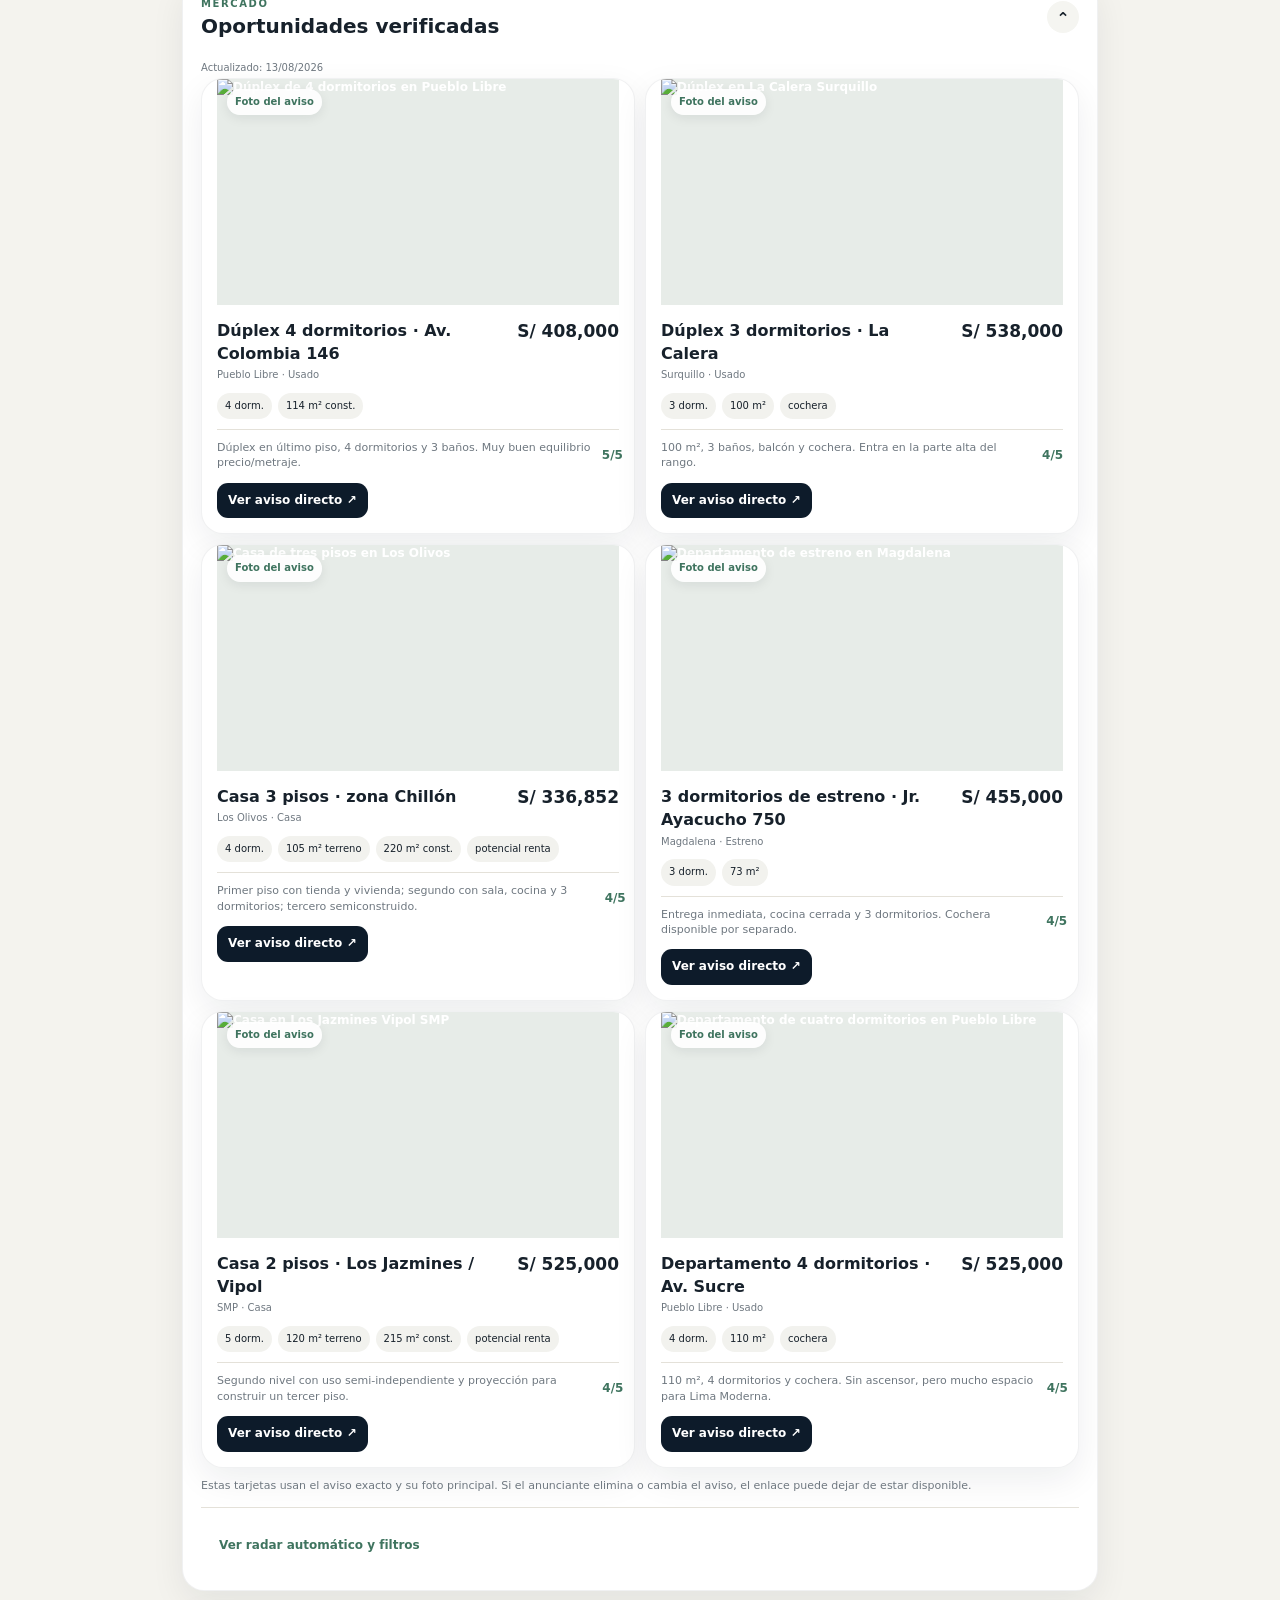
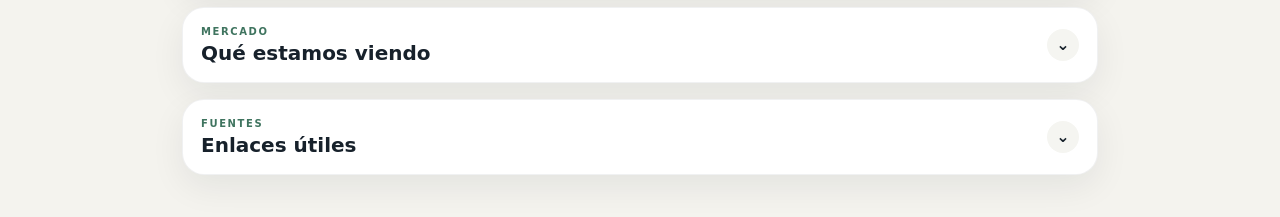
==== commit d3f269cc: "fix: activar vista r8 como pagina principal" ====
--- a/index.html
+++ b/index.html
@@ -1,23 +1 @@
-<!doctype html><html lang="es"><head><meta charset="utf-8"><meta name="viewport" content="width=device-width,initial-scale=1,viewport-fit=cover"><meta name="theme-color" content="#0d1b2a"><meta name="description" content="Plan familiar para comprar vivienda en Lima"><link rel="manifest" href="manifest.webmanifest"><link rel="icon" href="assets/icon.svg" type="image/svg+xml"><link rel="stylesheet" href="styles.css?v=r8"><style>
-.verified-list{display:grid;grid-template-columns:repeat(2,minmax(0,1fr));gap:10px}.verified-card:before{display:none!important}.verified-card{overflow:hidden!important;padding:0!important}.verified-image{display:block!important;margin:0!important;padding:0!important;background:#e7ece8!important;border-radius:0!important;width:100%;aspect-ratio:16/9;overflow:hidden}.verified-image img{width:100%;height:100%;display:block;object-fit:cover}.verified-card .property-top,.verified-card .property-meta,.verified-card .score,.verified-card .verified-actions{margin-left:15px;margin-right:15px}.verified-card .property-top{padding-top:14px}.verified-actions{display:flex;gap:7px;flex-wrap:wrap;margin-top:12px;margin-bottom:15px}.verified-actions a{margin:0!important}.verified-label{position:absolute;left:10px;top:10px;padding:6px 8px;border-radius:999px;background:rgba(255,255,255,.92);color:#3f745f;font-size:10px;font-weight:800;box-shadow:0 3px 12px rgba(13,27,42,.08)}.verified-media{position:relative}.verified-note{font-size:11px;color:#6f7880;margin:10px 0 14px}.radar-details{margin-top:14px;border-top:1px solid #e4e1d9;padding-top:12px}.radar-details summary{cursor:pointer;font-size:12px;font-weight:800;color:#3f745f}.radar-details .filters{margin-top:10px}.radar-details #propertyCards{margin-top:10px}@media(max-width:820px){.verified-list{grid-template-columns:minmax(0,1fr)}}
-</style><title>Plan Casa · Bry + Tía</title></head><body>
-<header class="topbar" id="top"><div><p class="eyebrow">PLAN FAMILIAR · LIMA</p><h1>Comprar sin ahogarnos</h1></div><button id="refreshBtn" class="icon-btn" aria-label="Actualizar">↻</button></header>
-<main>
-<section class="hero card dark-card"><span class="pill">Meta realista</span><h2>Casa multifamiliar o dúplex grande, sin sacrificar la tranquilidad</h2><p>Prioridad: Los Olivos / SMP cercano. Alternativa: 3–4 dormitorios en Lima Moderna.</p><div class="hero-metrics"><div><span>Ahorro actual</span><strong id="heroSavings">S/20,000</strong></div><div><span>Ingreso conjunto</span><strong id="heroIncome">S/5,130</strong></div><div><span>Meta de inicial</span><strong>S/60k–80k</strong></div></div></section>
-<section><div class="section-heading"><div><p class="eyebrow">EN CORTO</p><h2>Qué conviene priorizar</h2></div></div><div class="quick-grid"><article class="quick-card"><span class="quick-icon">1</span><div><b>Scotiabank Familiar primero</b><p>Es la ruta conjunta más clara hoy.</p></div></article><article class="quick-card"><span class="quick-icon">2</span><div><b>Usado grande antes que estreno pequeño</b><p>Más metros y mejor opción de renta.</p></div></article><article class="quick-card"><span class="quick-icon">3</span><div><b>S/40k es hito; S/60k–80k es meta</b><p>Más inicial, menos presión mensual.</p></div></article></div></section>
-<details class="accordion" open><summary><div><p class="eyebrow">ESCENARIOS</p><h2>¿Qué cambia si mi tía gana más?</h2></div><span class="chevron">⌄</span></summary><div class="accordion-body"><div id="scenarioCards" class="scenario-grid"></div></div></details>
-<details class="accordion" open><summary><div><p class="eyebrow">SIMULADOR</p><h2>Jueguen con los números</h2></div><span class="chevron">⌄</span></summary><div class="accordion-body"><div class="slider-grid"><label>Tu ingreso <strong id="yourIncomeValue"></strong><input id="yourIncome" type="range" min="2500" max="8000" step="100" value="4000"></label><label>Ingreso de tu tía <strong id="auntIncomeValue"></strong><input id="auntIncome" type="range" min="1000" max="3500" step="50" value="1130"></label><label>Ahorro mensual <strong id="monthlySavingValue"></strong><input id="monthlySaving" type="range" min="500" max="3500" step="100" value="1400"></label><label>Inicial <strong id="downPaymentValue"></strong><input id="downPayment" type="range" min="20000" max="140000" step="5000" value="60000"></label></div><div class="result-grid"><article><span>Ingreso conjunto</span><strong id="combinedIncome"></strong></article><article><span>Cuota prudente</span><strong id="safePayment"></strong></article><article><span>Crédito estimado</span><strong id="mortgageCapacity"></strong></article><article class="accent"><span>Vivienda objetivo</span><strong id="homeBudget"></strong></article></div></div></details>
-<details class="accordion" id="juntaSection"><summary><div><p class="eyebrow">JUNTA</p><h2>Fechas, turnos y cuánto adelanta</h2></div><span class="chevron">⌄</span></summary><div class="accordion-body"><div class="junta-block"><div class="junta-block-head"><div><p class="eyebrow">ACTUAL</p><h3>La que termina aprox. en noviembre</h3></div><span id="currentJuntaStatus" class="mini-pill"></span></div><div class="form-grid"><label>Aporte semanal <span>por persona</span><input id="juntaWeekly" type="number" min="20" step="10" value="200"></label><label>Inicio <span>fecha real</span><input id="juntaStart" type="date"></label><label>Fin <span>último sábado</span><input id="juntaEnd" type="date"></label><label>Tu turno <span>número</span><input id="juntaTurnBry" type="number" min="1"></label><label>Turno de tu tía <span>número</span><input id="juntaTurnAunt" type="number" min="1"></label></div><label class="check-row"><input id="currentSavingsIncludesPayout" type="checkbox" checked><span>Los S/20,000 actuales ya incluyen esta junta.</span></label><div id="currentJuntaResults" class="junta-results"></div></div><div class="junta-block next-junta"><div class="junta-block-head"><div><p class="eyebrow">PRÓXIMA</p><h3>¿Acelera de verdad?</h3></div><label class="switch"><input id="nextJuntaEnabled" type="checkbox" checked><span></span></label></div><div id="nextJuntaFields"><div class="form-grid"><label>Inicio <input id="nextJuntaStart" type="date"></label><label>Fin <input id="nextJuntaEnd" type="date"></label><label>Tu turno <input id="nextJuntaTurnBry" type="number" min="1" value="1"></label><label>Turno de tu tía <input id="nextJuntaTurnAunt" type="number" min="1" value="2"></label></div><div id="nextJuntaResults" class="junta-results"></div><div id="juntaRecommendation" class="junta-recommendation"></div></div></div></div></details>
-<details class="accordion"><summary><div><p class="eyebrow">AHORRO</p><h2>Cuándo llegamos a la inicial</h2></div><span class="chevron">⌄</span></summary><div class="accordion-body"><div class="savings-summary"><div><span>Ahorro total</span><strong>S/20,000</strong></div><div><span>Colchón</span><strong>S/8,000</strong></div><div><span>Disponible hoy</span><strong>S/12,000</strong></div></div><div id="milestones" class="milestones"></div></div></details>
-<details class="accordion" id="creditsSection"><summary><div><p class="eyebrow">CRÉDITOS</p><h2>Productos que sí vale mirar</h2></div><span class="chevron">⌄</span></summary><div class="accordion-body"><div id="creditCards" class="credit-list"></div></div></details>
-<details class="accordion" open id="marketSection"><summary><div><p class="eyebrow">MERCADO</p><h2>Oportunidades verificadas</h2></div><span class="chevron">⌄</span></summary><div class="accordion-body"><span id="lastUpdated" class="last-updated"></span><div class="verified-list">
-<article class="property-card verified-card"><div class="verified-media"><a class="verified-image" href="https://www.adondevivir.com/propiedades/clasificado/veclapin-departamento-de-114-m-sup2--a.-c.-con-5-habitaciones-149253322.html" target="_blank" rel="noopener"><img src="https://img10.naventcdn.com/avisos/111/01/49/25/18/78/360x266/1593545870.jpg?rapc=bXZhX2ltYWdl%3FisFirstImage%3Dtrue" referrerpolicy="no-referrer" loading="lazy" alt="Dúplex de 4 dormitorios en Pueblo Libre"></a><span class="verified-label">Foto del aviso</span></div><div class="property-top"><div><h3>Dúplex 4 dormitorios · Av. Colombia 146</h3><div class="district">Pueblo Libre · Usado</div></div><div class="price">S/ 408,000</div></div><div class="property-meta"><span>4 dorm.</span><span>114 m² const.</span></div><div class="score"><p>Dúplex en último piso, 4 dormitorios y 3 baños. Muy buen equilibrio precio/metraje.</p><strong>5/5</strong></div><div class="verified-actions"><a href="https://www.adondevivir.com/propiedades/clasificado/veclapin-departamento-de-114-m-sup2--a.-c.-con-5-habitaciones-149253322.html" target="_blank" rel="noopener">Ver aviso directo ↗</a></div></article>
-<article class="property-card verified-card"><div class="verified-media"><a class="verified-image" href="https://www.adondevivir.com/propiedades/clasificado/veclapin-duplex-en-venta-con-vista-panoramica-en-surquillo-148695342.html" target="_blank" rel="noopener"><img src="https://img10.naventcdn.com/avisos/resize/111/01/48/69/51/35/1200x1200/1582683296.jpg?rapc=bXZhX2ltYWdl%3FisFirstImage%3Dtrue" referrerpolicy="no-referrer" loading="lazy" alt="Dúplex en La Calera Surquillo"></a><span class="verified-label">Foto del aviso</span></div><div class="property-top"><div><h3>Dúplex 3 dormitorios · La Calera</h3><div class="district">Surquillo · Usado</div></div><div class="price">S/ 538,000</div></div><div class="property-meta"><span>3 dorm.</span><span>100 m²</span><span>cochera</span></div><div class="score"><p>100 m², 3 baños, balcón y cochera. Entra en la parte alta del rango.</p><strong>4/5</strong></div><div class="verified-actions"><a href="https://www.adondevivir.com/propiedades/clasificado/veclapin-duplex-en-venta-con-vista-panoramica-en-surquillo-148695342.html" target="_blank" rel="noopener">Ver aviso directo ↗</a></div></article>
-<article class="property-card verified-card"><div class="verified-media"><a class="verified-image" href="https://urbania.pe/inmueble/clasificado/veclcain-venta-de-casa-en-los-olivos-lima-4-dormitorios-146507156" target="_blank" rel="noopener"><img src="https://img10.naventcdn.com/avisos/resize/111/01/46/50/71/56/1200x1200/1533689620.jpg?isFirstImage=true" referrerpolicy="no-referrer" loading="lazy" alt="Casa de tres pisos en Los Olivos"></a><span class="verified-label">Foto del aviso</span></div><div class="property-top"><div><h3>Casa 3 pisos · zona Chillón</h3><div class="district">Los Olivos · Casa</div></div><div class="price">S/ 336,852</div></div><div class="property-meta"><span>4 dorm.</span><span>105 m² terreno</span><span>220 m² const.</span><span>potencial renta</span></div><div class="score"><p>Primer piso con tienda y vivienda; segundo con sala, cocina y 3 dormitorios; tercero semiconstruido.</p><strong>4/5</strong></div><div class="verified-actions"><a href="https://urbania.pe/inmueble/clasificado/veclcain-venta-de-casa-en-los-olivos-lima-4-dormitorios-146507156" target="_blank" rel="noopener">Ver aviso directo ↗</a></div></article>
-<article class="property-card verified-card"><div class="verified-media"><a class="verified-image" href="https://urbania.pe/inmueble/clasificado/veclapin-venta-de-departamento-en-san-felipe-magdalena-3-dormitorios-ascensor-149567293" target="_blank" rel="noopener"><img src="https://img10.naventcdn.com/avisos/resize/111/01/49/56/72/93/1200x1200/1600225546.jpg?isFirstImage=true" referrerpolicy="no-referrer" loading="lazy" alt="Departamento de estreno en Magdalena"></a><span class="verified-label">Foto del aviso</span></div><div class="property-top"><div><h3>3 dormitorios de estreno · Jr. Ayacucho 750</h3><div class="district">Magdalena · Estreno</div></div><div class="price">S/ 455,000</div></div><div class="property-meta"><span>3 dorm.</span><span>73 m²</span></div><div class="score"><p>Entrega inmediata, cocina cerrada y 3 dormitorios. Cochera disponible por separado.</p><strong>4/5</strong></div><div class="verified-actions"><a href="https://urbania.pe/inmueble/clasificado/veclapin-venta-de-departamento-en-san-felipe-magdalena-3-dormitorios-ascensor-149567293" target="_blank" rel="noopener">Ver aviso directo ↗</a></div></article>
-<article class="property-card verified-card"><div class="verified-media"><a class="verified-image" href="https://www.adondevivir.com/propiedades/clasificado/veclcain-casa-en-venta-149435589.html" target="_blank" rel="noopener"><img src="https://img10.naventcdn.com/avisos/111/01/49/43/55/27/360x266/1597344804.jpg?rapc=bXZhX2ltYWdl%3FisFirstImage%3Dtrue" referrerpolicy="no-referrer" loading="lazy" alt="Casa en Los Jazmines Vipol SMP"></a><span class="verified-label">Foto del aviso</span></div><div class="property-top"><div><h3>Casa 2 pisos · Los Jazmines / Vipol</h3><div class="district">SMP · Casa</div></div><div class="price">S/ 525,000</div></div><div class="property-meta"><span>5 dorm.</span><span>120 m² terreno</span><span>215 m² const.</span><span>potencial renta</span></div><div class="score"><p>Segundo nivel con uso semi-independiente y proyección para construir un tercer piso.</p><strong>4/5</strong></div><div class="verified-actions"><a href="https://www.adondevivir.com/propiedades/clasificado/veclcain-casa-en-venta-149435589.html" target="_blank" rel="noopener">Ver aviso directo ↗</a></div></article>
-<article class="property-card verified-card"><div class="verified-media"><a class="verified-image" href="https://www.adondevivir.com/propiedades/clasificado/veclapin-departamento-04-dorm.-149730437.html" target="_blank" rel="noopener"><img src="https://img10.naventcdn.com/avisos/111/01/49/92/67/80/360x266/1607739797.jpg?rapc=bXZhX2ltYWdl%3FisFirstImage%3Dtrue" referrerpolicy="no-referrer" loading="lazy" alt="Departamento de cuatro dormitorios en Pueblo Libre"></a><span class="verified-label">Foto del aviso</span></div><div class="property-top"><div><h3>Departamento 4 dormitorios · Av. Sucre</h3><div class="district">Pueblo Libre · Usado</div></div><div class="price">S/ 525,000</div></div><div class="property-meta"><span>4 dorm.</span><span>110 m²</span><span>cochera</span></div><div class="score"><p>110 m², 4 dormitorios y cochera. Sin ascensor, pero mucho espacio para Lima Moderna.</p><strong>4/5</strong></div><div class="verified-actions"><a href="https://www.adondevivir.com/propiedades/clasificado/veclapin-departamento-04-dorm.-149730437.html" target="_blank" rel="noopener">Ver aviso directo ↗</a></div></article>
-</div><p class="verified-note">Estas tarjetas usan el aviso exacto y su foto principal. Si el anunciante elimina o cambia el aviso, el enlace puede dejar de estar disponible.</p><details class="radar-details"><summary>Ver radar automático y filtros</summary><div class="filters" id="filters"></div><div id="propertyCards" class="property-list"></div></details></div></details>
-<details class="accordion"><summary><div><p class="eyebrow">MERCADO</p><h2>Qué estamos viendo</h2></div><span class="chevron">⌄</span></summary><div class="accordion-body"><div id="trendList" class="trend-list"></div></div></details>
-<details class="accordion"><summary><div><p class="eyebrow">FUENTES</p><h2>Enlaces útiles</h2></div><span class="chevron">⌄</span></summary><div class="accordion-body"><div id="sources" class="sources"></div></div></details>
-</main><nav class="bottom-nav"><a href="#top">Inicio</a><a href="#juntaSection">Junta</a><a href="#creditsSection">Créditos</a><a href="#marketSection">Viviendas</a></nav><script src="app.js?v=r8" defer></script></body></html>
+<!doctype html><html lang="es"><head><meta charset="utf-8"><meta name="viewport" content="width=device-width,initial-scale=1"><meta http-equiv="refresh" content="0; url=./r8.html"><link rel="canonical" href="./r8.html"><title>Plan Casa</title><script>location.replace('./r8.html'+location.search+location.hash)</script></head><body><p>Abriendo <a href="./r8.html">Plan Casa</a>…</p></body></html>
